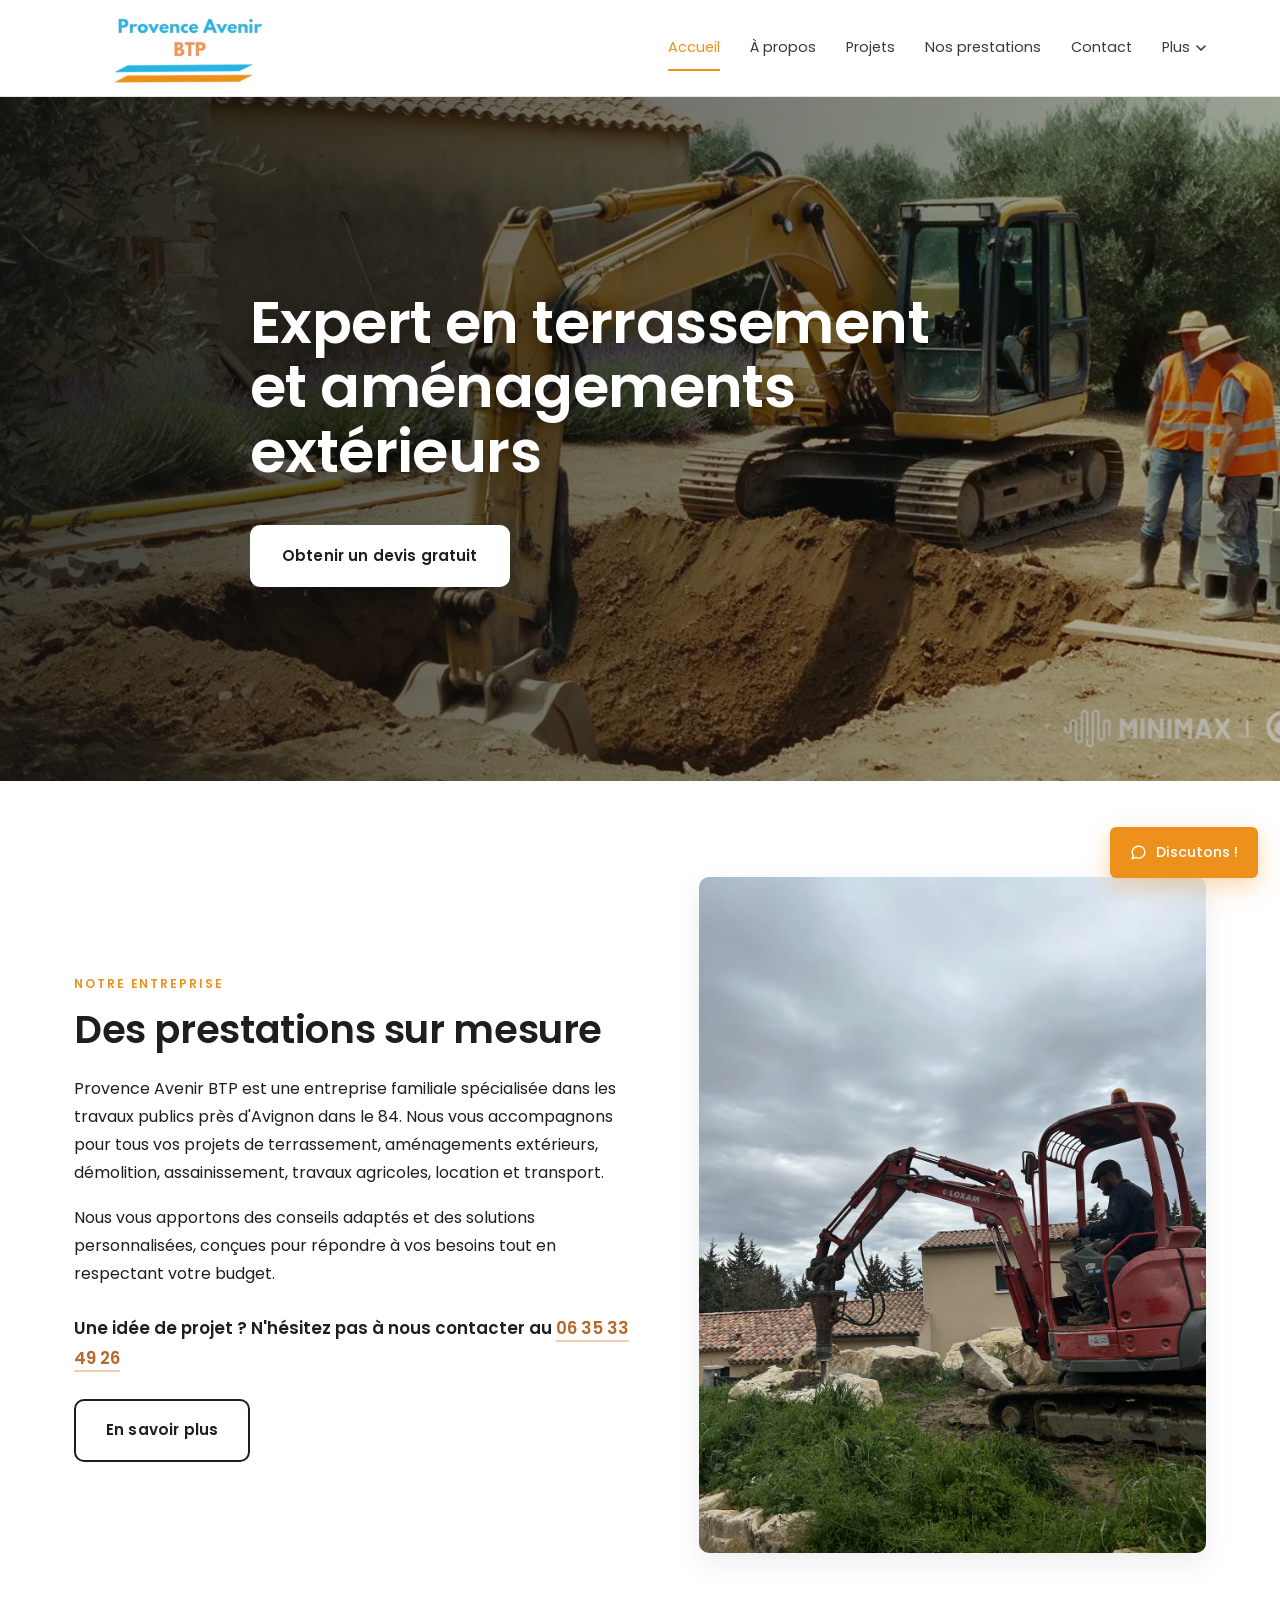
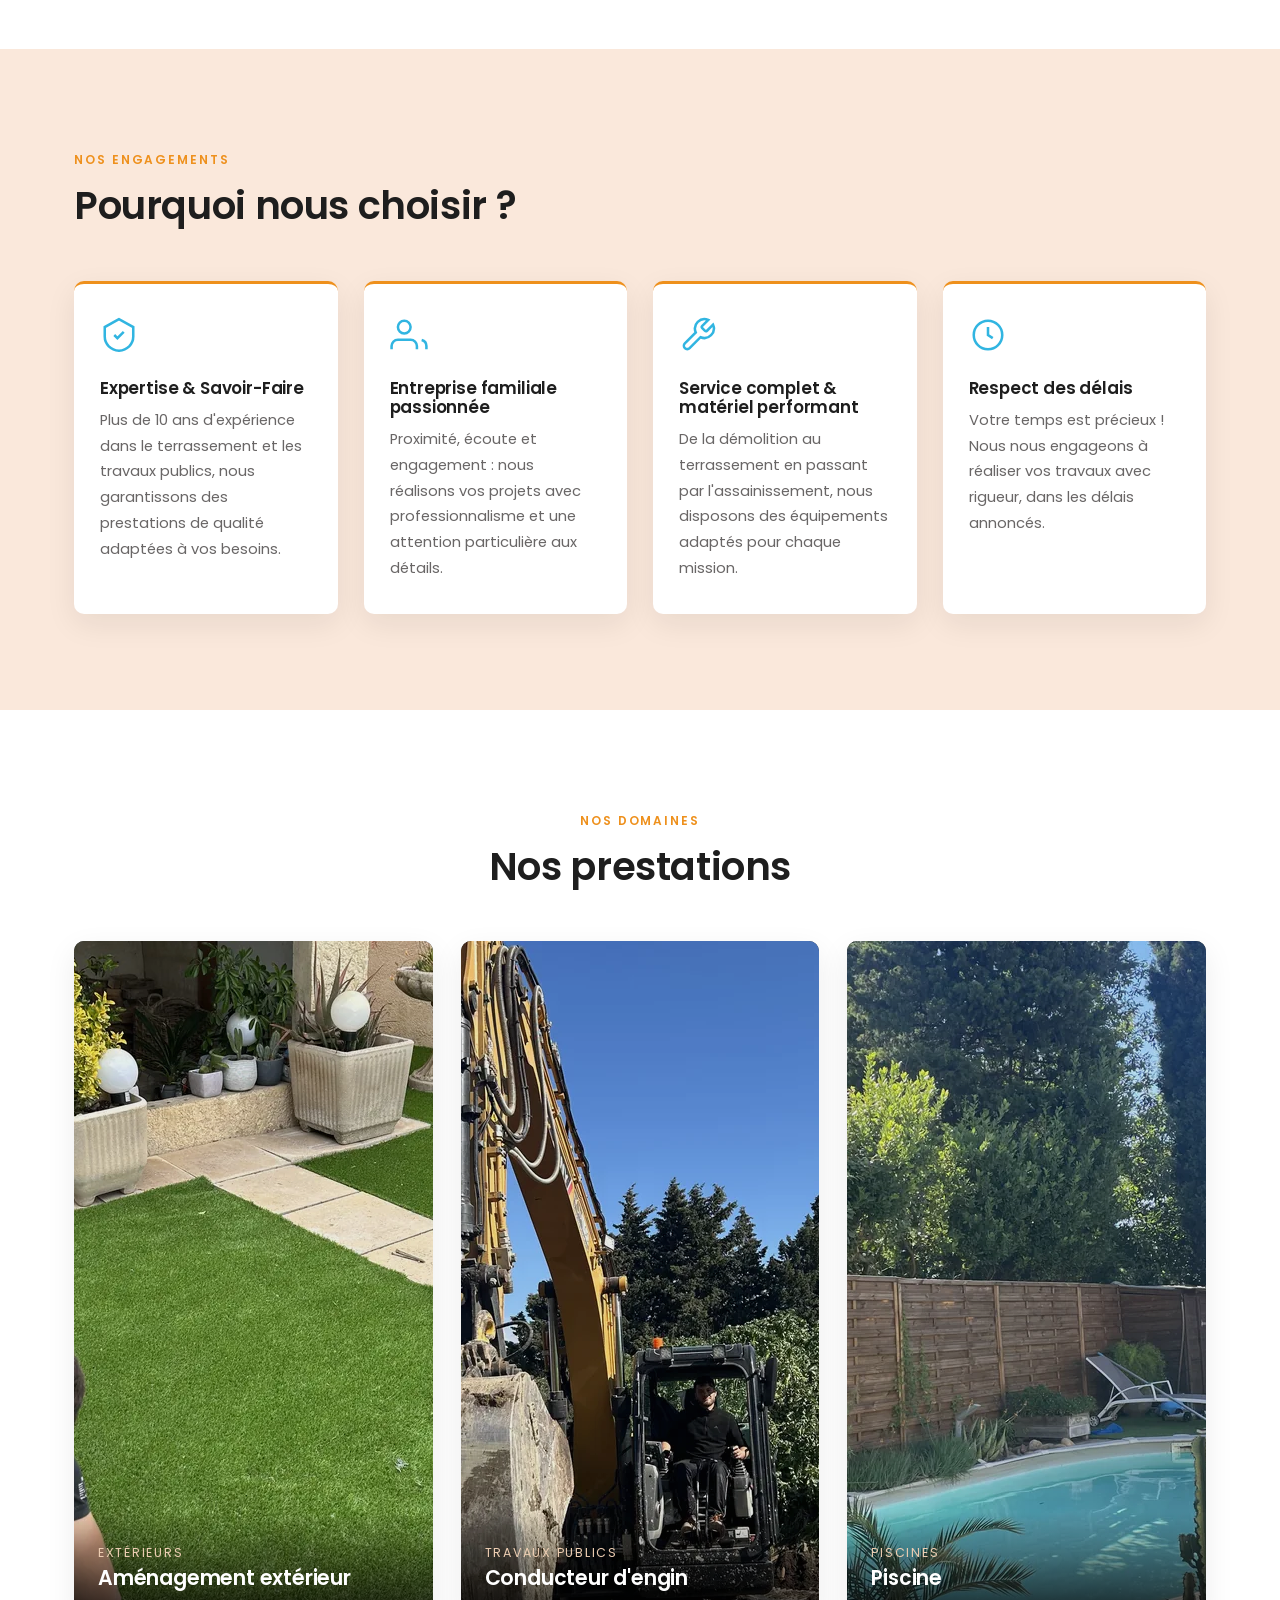
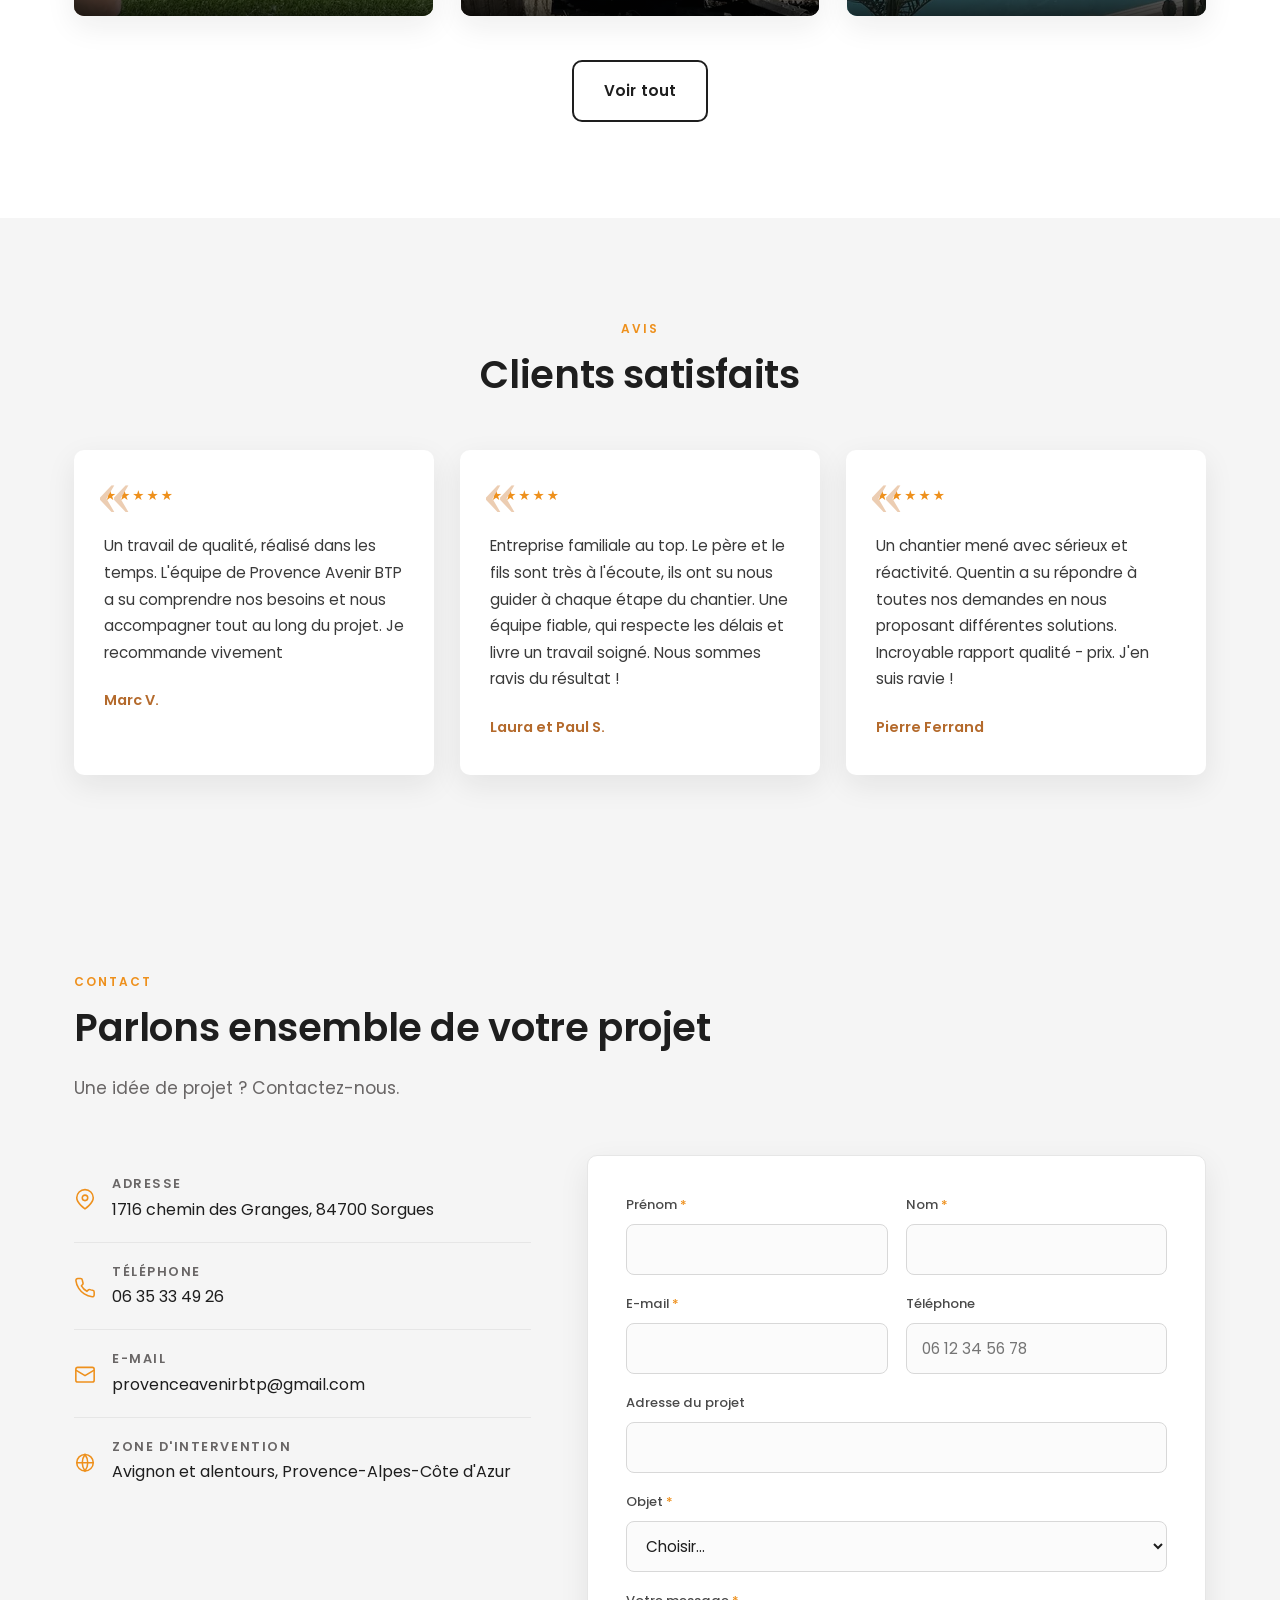
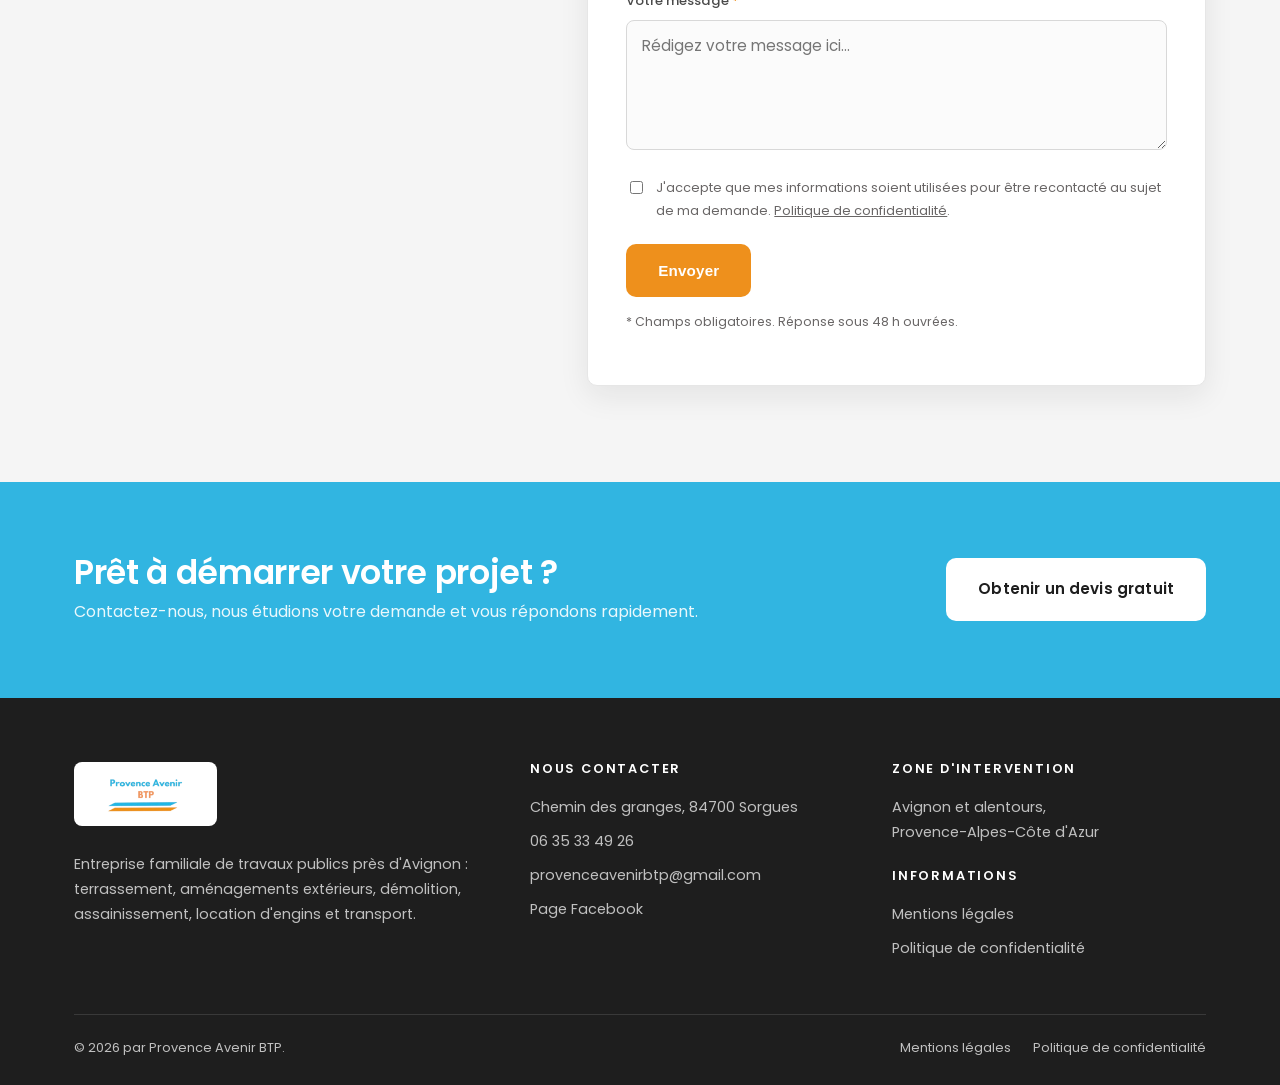
==== index.html @ c8e4c9e6 "Site Provence Avenir BTP — version statique reconstruite (contenu, images, video, formulaire)" ====
<!DOCTYPE html>
<html lang="fr">
<head>
<meta charset="utf-8">
<meta name="viewport" content="width=device-width, initial-scale=1">
<title>Provence Avenir BTP — Terrassement et aménagements extérieurs près d'Avignon</title>
<meta name="description" content="Provence Avenir BTP, entreprise familiale de travaux publics près d'Avignon (84) : terrassement, aménagements extérieurs, démolition, assainissement, location d'engins et transport. Devis gratuit.">
<link rel="canonical" href="https://provenceavenirbtp.fr/">
<meta property="og:type" content="website">
<meta property="og:site_name" content="Provence Avenir BTP">
<meta property="og:locale" content="fr_FR">
<meta property="og:title" content="Provence Avenir BTP — Terrassement et aménagements extérieurs près d'Avignon">
<meta property="og:description" content="Provence Avenir BTP, entreprise familiale de travaux publics près d'Avignon (84) : terrassement, aménagements extérieurs, démolition, assainissement, location d'engins et transport. Devis gratuit.">
<meta property="og:url" content="https://provenceavenirbtp.fr/">
<meta property="og:image" content="https://provenceavenirbtp.fr/assets/img/og-image.jpg">
<meta name="twitter:card" content="summary_large_image">
<meta name="theme-color" content="#1E1E1E">
<link rel="icon" href="assets/img/favicon.png" sizes="any">
<link rel="apple-touch-icon" href="assets/img/apple-touch-icon.png">
<link rel="preconnect" href="https://fonts.googleapis.com">
<link rel="preconnect" href="https://fonts.gstatic.com" crossorigin>
<link href="https://fonts.googleapis.com/css2?family=Poppins:wght@300;400;500;600;700&display=swap" rel="stylesheet">
<link rel="stylesheet" href="assets/css/style.css">
<script type="application/ld+json">
{
 "@context": "https://schema.org",
 "@type": "GeneralContractor",
 "name": "Provence Avenir BTP",
 "description": "Entreprise familiale de travaux publics près d'Avignon : terrassement, aménagements extérieurs, démolition, assainissement, location d'engins et transport.",
 "url": "https://provenceavenirbtp.fr",
 "telephone": "+33635334926",
 "email": "provenceavenirbtp@gmail.com",
 "image": "https://provenceavenirbtp.fr/assets/img/hero-poster.webp",
 "address": {
  "@type": "PostalAddress",
  "streetAddress": "1716 chemin des Granges",
  "postalCode": "84700",
  "addressLocality": "Sorgues",
  "addressCountry": "FR"
 },
 "areaServed": [
  "Avignon",
  "Vaucluse",
  "Provence-Alpes-Côte d'Azur"
 ],
 "founder": {
  "@type": "Person",
  "name": "Quentin Grenod"
 },
 "foundingDate": "2025-09-04",
 "vatID": "FR34990615288",
 "taxID": "990615288"
}
</script>
</head>
<body>
<a class="skip" href="#main">Aller au contenu</a>
<header class="site-header">
  <div class="wrap header-inner">
    <a href="index.html" class="logo" aria-label="Provence Avenir BTP — accueil">
      <img src="assets/img/logo.png" alt="Provence Avenir BTP" width="300" height="115">
    </a>
    <button class="burger" aria-label="Ouvrir le menu" aria-expanded="false" aria-controls="nav">
      <span></span><span></span><span></span>
    </button>
    <nav class="nav" id="nav" aria-label="Navigation principale">
      <a href="index.html" aria-current="page">Accueil</a><a href="a-propos.html">À propos</a><a href="projets.html">Projets</a><a href="prestations.html">Nos prestations</a><a href="contact.html">Contact</a><div class="dropdown">
          <button class="nav-toggle" aria-expanded="false" aria-haspopup="true">Plus <svg width="10" height="6" viewBox="0 0 10 6" aria-hidden="true"><path d="M1 1l4 4 4-4" stroke="currentColor" stroke-width="1.6" fill="none" stroke-linecap="round"/></svg></button>
          <div class="dropdown-panel">
            <a href="mentions-legales.html">Mentions légales</a>
            <a href="politique-confidentialite.html">Politique de confidentialité</a>
          </div>
        </div>
    </nav>
  </div>
</header>
<main id="main">

<section class="hero">
  <video autoplay muted loop playsinline poster="assets/img/hero-poster.webp" aria-hidden="true">
    <source src="assets/video/hero.mp4" type="video/mp4">
  </video>
  <div class="wrap hero-content">
    <h1>Expert en terrassement et aménagements extérieurs</h1>
    <a class="btn btn-white" href="contact.html">Obtenir un devis gratuit</a>
  </div>
</section>

<section class="section">
  <div class="wrap split">
    <div>
      <span class="eyebrow">Notre entreprise</span>
      <h2>Des prestations sur mesure</h2>
      <p>Provence Avenir BTP est une entreprise familiale spécialisée dans les travaux publics près d'Avignon dans le 84. Nous vous accompagnons pour tous vos projets de terrassement, aménagements extérieurs, démolition, assainissement, travaux agricoles, location et transport.</p>
      <p>Nous vous apportons des conseils adaptés et des solutions personnalisées, conçues pour répondre à vos besoins tout en respectant votre budget.</p>
      <p class="phone-line">Une idée de projet ? N'hésitez pas à nous contacter au <a href="tel:+33635334926">06 35 33 49 26</a></p>
      <a class="btn btn-outline" href="a-propos.html">En savoir plus</a>
    </div>
    <div class="split-media tall">
      <img src="assets/img/section-accueil.webp" alt="Mini-pelle Provence Avenir BTP en intervention sur un terrain" loading="lazy" width="1200" height="1600">
    </div>
  </div>
</section>

<section class="section section--cream">
  <div class="wrap">
    <div class="section-head">
      <span class="eyebrow">Nos engagements</span>
      <h2>Pourquoi nous choisir ?</h2>
    </div>
    <div class="features">
      <article class="feature">
        <svg class="ico" viewBox="0 0 24 24" fill="none" stroke="currentColor" stroke-width="1.6" aria-hidden="true"><path d="M12 2 3 7v6c0 5 3.8 8.4 9 9 5.2-.6 9-4 9-9V7l-9-5z"/><path d="m9 12 2 2 4-4"/></svg>
        <h3>Expertise &amp; Savoir-Faire</h3>
        <p>Plus de 10 ans d'expérience dans le terrassement et les travaux publics, nous garantissons des prestations de qualité adaptées à vos besoins.</p>
      </article>
      <article class="feature">
        <svg class="ico" viewBox="0 0 24 24" fill="none" stroke="currentColor" stroke-width="1.6" aria-hidden="true"><path d="M17 21v-2a4 4 0 0 0-4-4H5a4 4 0 0 0-4 4v2"/><circle cx="9" cy="7" r="4"/><path d="M23 21v-2a4 4 0 0 0-3-3.9"/></svg>
        <h3>Entreprise familiale passionnée</h3>
        <p>Proximité, écoute et engagement : nous réalisons vos projets avec professionnalisme et une attention particulière aux détails.</p>
      </article>
      <article class="feature">
        <svg class="ico" viewBox="0 0 24 24" fill="none" stroke="currentColor" stroke-width="1.6" aria-hidden="true"><path d="M14.7 6.3a1 1 0 0 0 0 1.4l1.6 1.6a1 1 0 0 0 1.4 0l3.8-3.8a6 6 0 0 1-7.9 7.9l-6.9 6.9a2.1 2.1 0 0 1-3-3l6.9-6.9a6 6 0 0 1 7.9-7.9l-3.8 3.8z"/></svg>
        <h3>Service complet &amp; matériel performant</h3>
        <p>De la démolition au terrassement en passant par l'assainissement, nous disposons des équipements adaptés pour chaque mission.</p>
      </article>
      <article class="feature">
        <svg class="ico" viewBox="0 0 24 24" fill="none" stroke="currentColor" stroke-width="1.6" aria-hidden="true"><circle cx="12" cy="12" r="9"/><path d="M12 7v5l3 2"/></svg>
        <h3>Respect des délais</h3>
        <p>Votre temps est précieux ! Nous nous engageons à réaliser vos travaux avec rigueur, dans les délais annoncés.</p>
      </article>
    </div>
  </div>
</section>

<section class="section">
  <div class="wrap">
    <div class="section-head center">
      <span class="eyebrow">Nos domaines</span>
      <h2>Nos prestations</h2>
    </div>
    <div class="cards">
      <a class="card" href="prestations.html">
        <img src="assets/img/carte-amenagement.webp" alt="Aménagement extérieur réalisé par Provence Avenir BTP" loading="lazy" width="900" height="675">
        <div class="card-body"><span>Extérieurs</span><h3>Aménagement extérieur</h3></div>
      </a>
      <a class="card" href="prestations.html">
        <img src="assets/img/carte-engin.webp" alt="Conducteur d'engin sur chantier de terrassement" loading="lazy" width="900" height="675">
        <div class="card-body"><span>Travaux publics</span><h3>Conducteur d'engin</h3></div>
      </a>
      <a class="card" href="prestations.html">
        <img src="assets/img/carte-piscine.webp" alt="Terrain préparé pour l'installation d'une piscine" loading="lazy" width="900" height="675">
        <div class="card-body"><span>Piscines</span><h3>Piscine</h3></div>
      </a>
    </div>
    <div class="center-cta"><a class="btn btn-outline" href="prestations.html">Voir tout</a></div>
  </div>
</section>

<section class="section section--grey">
  <div class="wrap">
    <div class="section-head center">
      <span class="eyebrow">Avis</span>
      <h2>Clients satisfaits</h2>
    </div>
    <div class="quotes">
      <article class="quote">
        <div class="stars" aria-label="5 étoiles sur 5">★★★★★</div>
        <p>Un travail de qualité, réalisé dans les temps. L'équipe de Provence Avenir BTP a su comprendre nos besoins et nous accompagner tout au long du projet. Je recommande vivement</p>
        <cite>Marc V.</cite>
      </article>
      <article class="quote">
        <div class="stars" aria-label="5 étoiles sur 5">★★★★★</div>
        <p>Entreprise familiale au top. Le père et le fils sont très à l'écoute, ils ont su nous guider à chaque étape du chantier. Une équipe fiable, qui respecte les délais et livre un travail soigné. Nous sommes ravis du résultat !</p>
        <cite>Laura et Paul S.</cite>
      </article>
      <article class="quote">
        <div class="stars" aria-label="5 étoiles sur 5">★★★★★</div>
        <p>Un chantier mené avec sérieux et réactivité. Quentin a su répondre à toutes nos demandes en nous proposant différentes solutions. Incroyable rapport qualité - prix. J'en suis ravie !</p>
        <cite>Pierre Ferrand</cite>
      </article>
    </div>
  </div>
</section>

<section class="section section--grey" id="contact">
  <div class="wrap">
    <div class="section-head">
      <span class="eyebrow">Contact</span>
      <h2>Parlons ensemble de votre projet</h2>
      <p class="lead">Une idée de projet ? Contactez-nous.</p>
    </div>
    <div class="contact-grid">
      <div>
        <ul class="info-list">
          <li>
            <svg class="ico" viewBox="0 0 24 24" fill="none" stroke="currentColor" stroke-width="1.7" aria-hidden="true"><path d="M21 10c0 6-9 12-9 12s-9-6-9-12a9 9 0 1 1 18 0z"/><circle cx="12" cy="10" r="3"/></svg>
            <div><strong>Adresse</strong><span>1716 chemin des Granges, 84700 Sorgues</span></div>
          </li>
          <li>
            <svg class="ico" viewBox="0 0 24 24" fill="none" stroke="currentColor" stroke-width="1.7" aria-hidden="true"><path d="M22 16.9v3a2 2 0 0 1-2.2 2 19.8 19.8 0 0 1-8.6-3.1 19.5 19.5 0 0 1-6-6A19.8 19.8 0 0 1 2.1 4.2 2 2 0 0 1 4.1 2h3a2 2 0 0 1 2 1.7c.1 1 .4 1.9.7 2.8a2 2 0 0 1-.5 2.1L8.1 9.9a16 16 0 0 0 6 6l1.3-1.3a2 2 0 0 1 2.1-.5c.9.3 1.8.6 2.8.7a2 2 0 0 1 1.7 2z"/></svg>
            <div><strong>Téléphone</strong><a href="tel:+33635334926">06 35 33 49 26</a></div>
          </li>
          <li>
            <svg class="ico" viewBox="0 0 24 24" fill="none" stroke="currentColor" stroke-width="1.7" aria-hidden="true"><rect x="2" y="4" width="20" height="16" rx="2"/><path d="m2 7 10 6 10-6"/></svg>
            <div><strong>E-mail</strong><a href="mailto:provenceavenirbtp@gmail.com">provenceavenirbtp@gmail.com</a></div>
          </li>
          <li>
            <svg class="ico" viewBox="0 0 24 24" fill="none" stroke="currentColor" stroke-width="1.7" aria-hidden="true"><circle cx="12" cy="12" r="9"/><path d="M3 12h18M12 3a15 15 0 0 1 0 18 15 15 0 0 1 0-18z"/></svg>
            <div><strong>Zone d'intervention</strong><span>Avignon et alentours, Provence-Alpes-Côte d'Azur</span></div>
          </li>
        </ul>
      </div>

      <form class="form-card" id="devis-form" novalidate data-endpoint="https://formsubmit.co/ajax/provenceavenirbtp@gmail.com">
        <div class="form-msg" id="form-msg" role="status" aria-live="polite"></div>
        <div class="grid-2">
          <div class="field">
            <label for="prenom">Prénom <span class="req">*</span></label>
            <input type="text" id="prenom" name="prenom" autocomplete="given-name" required>
          </div>
          <div class="field">
            <label for="nom">Nom <span class="req">*</span></label>
            <input type="text" id="nom" name="nom" autocomplete="family-name" required>
          </div>
        </div>
        <div class="grid-2">
          <div class="field">
            <label for="email">E-mail <span class="req">*</span></label>
            <input type="email" id="email" name="email" autocomplete="email" required>
          </div>
          <div class="field">
            <label for="tel">Téléphone</label>
            <input type="tel" id="tel" name="tel" autocomplete="tel" placeholder="06 12 34 56 78">
          </div>
        </div>
        <div class="field">
          <label for="adresse">Adresse du projet</label>
          <input type="text" id="adresse" name="adresse" autocomplete="street-address">
        </div>
        <div class="field">
          <label for="objet">Objet <span class="req">*</span></label>
          <select id="objet" name="objet" required>
            <option value="">Choisir…</option>
            <option>Terrassement</option>
            <option>Terrassement piscine</option>
            <option>Aménagements extérieurs</option>
            <option>Nivellement &amp; mise à niveau</option>
            <option>Fondations &amp; préparation de chantier</option>
            <option>Évacuation des terres &amp; remise en état</option>
            <option>Démolition</option>
            <option>Assainissement</option>
            <option>Location d'engins / transport</option>
            <option>Autre demande</option>
          </select>
        </div>
        <div class="field">
          <label for="message">Votre message <span class="req">*</span></label>
          <textarea id="message" name="message" placeholder="Rédigez votre message ici..." required></textarea>
        </div>
        <label class="check">
          <input type="checkbox" name="consentement" required>
          <span>J'accepte que mes informations soient utilisées pour être recontacté au sujet de ma demande.
          <a href="politique-confidentialite.html" style="text-decoration:underline">Politique de confidentialité</a>.</span>
        </label>
        <input class="hp" type="text" name="_gotcha" tabindex="-1" autocomplete="off" aria-hidden="true">
        <button type="submit" class="btn btn-orange">Envoyer</button>
        <p class="form-note">* Champs obligatoires. Réponse sous 48 h ouvrées.</p>
      </form>
    </div>
  </div>
</section>


<section class="cta-band">
  <div class="wrap inner">
    <div>
      <h2>Prêt à démarrer votre projet ?</h2>
      <p>Contactez-nous, nous étudions votre demande et vous répondons rapidement.</p>
    </div>
    <a class="btn btn-white" href="contact.html">Obtenir un devis gratuit</a>
  </div>
</section>
</main>
<footer class="site-footer">
  <div class="wrap">
    <div class="footer-grid">
      <div>
        <a href="index.html" class="footer-logo"><img src="assets/img/logo.png" alt="Provence Avenir BTP" width="220" height="84"></a>
        <p>Entreprise familiale de travaux publics près d'Avignon : terrassement, aménagements extérieurs, démolition, assainissement, location d'engins et transport.</p>
      </div>
      <div>
        <h4>Nous contacter</h4>
        <ul class="footer-list">
          <li>Chemin des granges, 84700 Sorgues</li>
          <li><a href="tel:+33635334926">06 35 33 49 26</a></li>
          <li><a href="mailto:provenceavenirbtp@gmail.com">provenceavenirbtp@gmail.com</a></li>
          <li><a href="https://www.facebook.com/people/Provence-Avenir-BTP/61555597475347/" target="_blank" rel="noopener">Page Facebook</a></li>
        </ul>
      </div>
      <div>
        <h4>Zone d'intervention</h4>
        <p>Avignon et alentours,<br>Provence-Alpes-Côte d'Azur</p>
        <h4 style="margin-top:24px">Informations</h4>
        <ul class="footer-list">
          <li><a href="mentions-legales.html">Mentions légales</a></li>
          <li><a href="politique-confidentialite.html">Politique de confidentialité</a></li>
        </ul>
      </div>
    </div>
    <div class="footer-bottom">
      <span>© 2026 par Provence Avenir BTP.</span>
      <div class="legal-links">
        <a href="mentions-legales.html">Mentions légales</a>
        <a href="politique-confidentialite.html">Politique de confidentialité</a>
      </div>
    </div>
  </div>
</footer>
<a class="chat-fab" href="contact.html" aria-label="Nous écrire">
  <svg viewBox="0 0 24 24" fill="none" stroke="currentColor" stroke-width="2" aria-hidden="true"><path d="M21 11.5a8.4 8.4 0 0 1-9 8.4 9.9 9.9 0 0 1-4-.9L3 21l1.9-4.4A8.4 8.4 0 0 1 12 3.1a8.4 8.4 0 0 1 9 8.4z" stroke-linecap="round" stroke-linejoin="round"/></svg>
  <span>Discutons !</span>
</a>
<button class="to-top" id="to-top" aria-label="Remonter en haut de page">
  <svg viewBox="0 0 24 24" fill="none" stroke-width="2" aria-hidden="true"><path d="m6 15 6-6 6 6" stroke-linecap="round" stroke-linejoin="round"/></svg>
</button>
<nav class="mobile-bar" aria-label="Actions rapides">
  <a href="tel:+33635334926">
    <svg viewBox="0 0 24 24" fill="none" stroke="currentColor" stroke-width="1.9" aria-hidden="true"><path d="M22 16.9v3a2 2 0 0 1-2.2 2 19.8 19.8 0 0 1-8.6-3.1 19.5 19.5 0 0 1-6-6A19.8 19.8 0 0 1 2.1 4.2 2 2 0 0 1 4.1 2h3a2 2 0 0 1 2 1.7c.1 1 .4 1.9.7 2.8a2 2 0 0 1-.5 2.1L8.1 9.9a16 16 0 0 0 6 6l1.3-1.3a2 2 0 0 1 2.1-.5c.9.3 1.8.6 2.8.7a2 2 0 0 1 1.7 2z" stroke-linecap="round" stroke-linejoin="round"/></svg>
    Téléphone
  </a>
  <a href="mailto:provenceavenirbtp@gmail.com">
    <svg viewBox="0 0 24 24" fill="none" stroke="currentColor" stroke-width="1.9" aria-hidden="true"><rect x="2" y="4" width="20" height="16" rx="2"/><path d="m2 7 10 6 10-6"/></svg>
    E-mail
  </a>
  <a href="https://www.facebook.com/people/Provence-Avenir-BTP/61555597475347/" target="_blank" rel="noopener">
    <svg viewBox="0 0 24 24" fill="currentColor" aria-hidden="true"><path d="M22 12a10 10 0 1 0-11.6 9.9v-7H7.9V12h2.5V9.8c0-2.5 1.5-3.9 3.8-3.9 1.1 0 2.2.2 2.2.2v2.4h-1.2c-1.2 0-1.6.8-1.6 1.6V12h2.7l-.4 2.9h-2.3v7A10 10 0 0 0 22 12z"/></svg>
    Facebook
  </a>
  <a href="contact.html">
    <svg viewBox="0 0 24 24" fill="none" stroke="currentColor" stroke-width="1.9" aria-hidden="true"><path d="M14 2H6a2 2 0 0 0-2 2v16a2 2 0 0 0 2 2h12a2 2 0 0 0 2-2V8z"/><path d="M14 2v6h6M9 13h6M9 17h4" stroke-linecap="round" stroke-linejoin="round"/></svg>
    Devis
  </a>
</nav>
<script src="assets/js/main.js" defer></script>
</body>
</html>
---- assets/css/style.css ----
/* ==========================================================================
   Provence Avenir BTP — feuille de style principale
   Palette reprise du site Wix d'origine :
   bleu #31B5E1 · orange #EE901C · encre #1E1E1E · crème #FAE8DB · brun #B46A2C
   Police : Poppins (identique au site Wix)
   ========================================================================== */

:root{
  --blue:#31B5E1;
  --blue-dark:#1B7FA6;
  --orange:#EE901C;
  --orange-dark:#D97D0A;
  --ink:#1E1E1E;
  --grey:#696666;
  --cream:#FAE8DB;
  --sand:#ECCDB2;
  --brown:#B46A2C;
  --line:#E6E6E6;
  --white:#fff;
  --radius:10px;
  --shadow:0 10px 30px rgba(30,30,30,.08);
  --wrap:1180px;
  --header-h:96px;
}

*,*::before,*::after{box-sizing:border-box}
html{scroll-behavior:smooth}
body{
  margin:0;
  font-family:'Poppins',system-ui,-apple-system,'Segoe UI',Roboto,sans-serif;
  font-weight:400;
  font-size:16px;
  line-height:1.75;
  color:var(--ink);
  background:var(--white);
  -webkit-font-smoothing:antialiased;
}
img,video{max-width:100%;display:block}
a{color:inherit;text-decoration:none}
h1,h2,h3,h4{font-weight:600;line-height:1.15;margin:0 0 .6em;letter-spacing:-.01em}
h1{font-size:clamp(2rem,4.4vw,3.7rem)}
h2{font-size:clamp(1.6rem,3vw,2.5rem)}
h3{font-size:1.2rem}
p{margin:0 0 1.1em}
ul{margin:0;padding:0;list-style:none}

.wrap{width:100%;max-width:var(--wrap);margin:0 auto;padding:0 24px}
.sr-only{position:absolute;width:1px;height:1px;padding:0;margin:-1px;overflow:hidden;clip:rect(0 0 0 0);white-space:nowrap;border:0}
.skip{position:absolute;left:-9999px;top:0;background:var(--ink);color:#fff;padding:12px 18px;z-index:999}
.skip:focus{left:12px;top:12px}

/* ---------- Boutons ---------- */
.btn{
  display:inline-flex;align-items:center;justify-content:center;gap:.5em;
  padding:16px 30px;border-radius:var(--radius);
  font-weight:600;font-size:.95rem;letter-spacing:.01em;
  border:2px solid transparent;cursor:pointer;transition:.22s ease;
  text-align:center;
}
.btn-orange{background:var(--orange);color:#fff}
.btn-orange:hover{background:var(--orange-dark);transform:translateY(-2px)}
.btn-outline{border-color:var(--ink);color:var(--ink);background:transparent}
.btn-outline:hover{background:var(--ink);color:#fff}
.btn-white{background:#fff;color:var(--ink)}
.btn-white:hover{background:var(--cream)}
.btn-ghost{border-color:rgba(255,255,255,.7);color:#fff}
.btn-ghost:hover{background:#fff;color:var(--ink)}

/* ---------- En-tête ---------- */
.site-header{
  position:sticky;top:0;z-index:100;background:#fff;
  border-bottom:1px solid var(--line);
  transition:box-shadow .25s ease;
}
.site-header.scrolled{box-shadow:0 4px 20px rgba(0,0,0,.08)}
.header-inner{
  display:flex;align-items:center;justify-content:space-between;
  gap:24px;min-height:var(--header-h);
}
.logo img{height:88px;width:auto}
.nav{display:flex;align-items:center;gap:30px}
.nav a,.nav .nav-toggle{
  font-size:.9rem;font-weight:400;letter-spacing:0;text-transform:none;
  color:#3a3a3a;background:none;border:0;font-family:inherit;cursor:pointer;
  padding:10px 0;position:relative;display:inline-flex;align-items:center;gap:6px;
}
.nav a::after,.nav .nav-toggle::after{
  content:"";position:absolute;left:0;bottom:0;height:2px;width:0;background:var(--orange);transition:width .22s
}
.nav a:hover::after,.nav .nav-toggle:hover::after,.nav a[aria-current="page"]::after{width:100%}
.nav a[aria-current="page"]{color:var(--orange)}
.dropdown{position:relative}
.dropdown-panel{
  position:absolute;right:0;top:calc(100% + 10px);min-width:230px;background:#fff;
  border:1px solid var(--line);border-radius:var(--radius);box-shadow:var(--shadow);
  padding:8px;opacity:0;visibility:hidden;transform:translateY(-6px);transition:.2s;z-index:20
}
.dropdown:hover .dropdown-panel,.dropdown:focus-within .dropdown-panel{opacity:1;visibility:visible;transform:none}
.dropdown-panel a{display:block;padding:11px 14px;border-radius:6px;text-transform:none;letter-spacing:0;font-size:.9rem}
.dropdown-panel a::after{display:none}
.dropdown-panel a:hover{background:var(--cream);color:var(--ink)}
.burger{display:none;background:none;border:0;padding:10px;cursor:pointer}
.burger span{display:block;width:26px;height:2px;background:var(--ink);margin:5px 0;transition:.25s}

/* ---------- Hero ---------- */
.hero{position:relative;min-height:clamp(480px,76vh,720px);display:flex;align-items:center;overflow:hidden;background:var(--ink)}
.hero video,.hero .hero-fallback{
  position:absolute;inset:0;width:100%;height:100%;object-fit:cover;z-index:0
}
.hero::after{
  content:"";position:absolute;inset:0;z-index:1;
  background:linear-gradient(100deg,rgba(15,15,15,.82) 0%,rgba(15,15,15,.55) 45%,rgba(15,15,15,.25) 100%)
}
.hero-content{position:relative;z-index:2;padding:90px 0;max-width:780px}
.hero h1{color:#fff;margin-bottom:40px;max-width:700px;font-weight:600;font-size:clamp(2.1rem,4.6vw,4rem);line-height:1.1;text-shadow:0 2px 24px rgba(0,0,0,.3)}
.hero .hero-note{color:rgba(255,255,255,.85);font-size:.95rem;margin-top:26px}

/* ---------- Sections ---------- */
section{position:relative}
.section{padding:96px 0}
.section--cream{background:var(--cream)}
.section--grey{background:#F5F5F5}
.section--dark{background:var(--ink);color:#fff}
.section-head{max-width:720px;margin-bottom:52px}
.section-head.center{margin-left:auto;margin-right:auto;text-align:center}
.eyebrow{
  display:inline-block;font-size:.75rem;font-weight:600;letter-spacing:.16em;
  text-transform:uppercase;color:var(--orange);margin-bottom:14px
}
.lead{font-size:1.08rem;color:var(--grey)}
.section--dark .lead{color:rgba(255,255,255,.75)}

/* deux colonnes */
.split{display:grid;grid-template-columns:1.05fr .95fr;gap:64px;align-items:center}
.split.reverse .split-media{order:2}
.split-media img{border-radius:var(--radius);box-shadow:var(--shadow);width:100%;height:auto;object-fit:cover}
.split-media.tall img{aspect-ratio:3/4}
.phone-line{font-weight:600;font-size:1.05rem;margin:26px 0}
.phone-line a{color:var(--brown);border-bottom:2px solid var(--sand)}
.phone-line a:hover{color:var(--orange);border-color:var(--orange)}

/* atouts */
.features{display:grid;grid-template-columns:repeat(4,1fr);gap:26px}
.feature{background:#fff;border-radius:var(--radius);padding:32px 26px;border-top:3px solid var(--orange);box-shadow:var(--shadow)}
.feature .ico{width:38px;height:38px;color:var(--blue);margin-bottom:16px}
.feature h3{font-size:1.05rem;margin-bottom:10px}
.feature p{font-size:.92rem;color:var(--grey);margin:0}

/* cartes prestations */
.cards{display:grid;grid-template-columns:repeat(3,1fr);gap:28px}
.card{
  position:relative;display:block;border-radius:var(--radius);overflow:hidden;
  background:var(--ink);box-shadow:var(--shadow)
}
.card img{aspect-ratio:4/3;width:100%;object-fit:cover;transition:transform .5s ease;opacity:.92}
.card:hover img{transform:scale(1.05)}
.card-body{position:absolute;inset:auto 0 0 0;padding:26px 24px;background:linear-gradient(transparent,rgba(0,0,0,.78))}
.card-body h3{color:#fff;margin:0;font-size:1.28rem}
.card-body span{color:var(--sand);font-size:.78rem;letter-spacing:.14em;text-transform:uppercase}
.center-cta{text-align:center;margin-top:44px}

/* prestations détaillées */
.services{display:grid;grid-template-columns:repeat(2,1fr);gap:34px}
.service{background:#fff;border-radius:var(--radius);overflow:hidden;box-shadow:var(--shadow);display:flex;flex-direction:column}
.service img{aspect-ratio:16/10;object-fit:cover;width:100%}
.service-body{padding:30px 30px 34px}
.service-body h3{margin-bottom:6px}
.service-body .pitch{color:var(--brown);font-weight:500;font-size:.95rem;margin-bottom:12px}
.service-body p:last-child{margin:0;color:var(--grey);font-size:.95rem}

/* témoignages */
.quotes{display:grid;grid-template-columns:repeat(3,1fr);gap:26px}
.quote{background:#fff;border-radius:var(--radius);padding:34px 30px;box-shadow:var(--shadow);position:relative}
.quote::before{content:"«";position:absolute;top:6px;left:22px;font-size:4.4rem;line-height:1;color:var(--sand);font-family:Georgia,serif}
.quote p{position:relative;font-size:.95rem;color:#3a3a3a;padding-top:26px;margin-bottom:20px}
.quote cite{font-style:normal;font-weight:600;font-size:.9rem;color:var(--brown)}
.stars{color:var(--orange);letter-spacing:2px;font-size:.85rem}

/* bande CTA */
.cta-band{background:var(--blue);color:#fff;padding:72px 0}
.cta-band .inner{display:flex;align-items:center;justify-content:space-between;gap:32px;flex-wrap:wrap}
.cta-band h2{margin:0 0 6px;color:#fff;font-size:clamp(1.5rem,2.6vw,2.1rem)}
.cta-band p{margin:0;color:rgba(255,255,255,.9)}

/* contact */
.contact-grid{display:grid;grid-template-columns:.85fr 1.15fr;gap:56px;align-items:start}
.info-list li{display:flex;gap:16px;padding:18px 0;border-bottom:1px solid var(--line)}
.info-list li:last-child{border-bottom:0}
.info-list .ico{flex:0 0 22px;color:var(--orange);margin-top:3px}
.info-list strong{display:block;font-size:.8rem;letter-spacing:.12em;text-transform:uppercase;color:var(--grey);font-weight:600}
.info-list span,.info-list a{font-size:1rem}
.info-list a:hover{color:var(--orange)}

.form-card{background:#fff;border-radius:var(--radius);padding:38px;box-shadow:var(--shadow);border:1px solid var(--line)}
.field{margin-bottom:18px}
.field label{display:block;font-size:.82rem;font-weight:500;margin-bottom:7px;color:#4a4a4a}
.field label .req{color:var(--orange)}
.field input,.field select,.field textarea{
  width:100%;padding:13px 15px;border:1px solid #d8d8d8;border-radius:8px;
  font-family:inherit;font-size:.95rem;color:var(--ink);background:#fbfbfb;transition:.2s
}
.field input:focus,.field select:focus,.field textarea:focus{
  outline:none;border-color:var(--blue);background:#fff;box-shadow:0 0 0 3px rgba(49,181,225,.15)
}
.field textarea{min-height:130px;resize:vertical}
.grid-2{display:grid;grid-template-columns:1fr 1fr;gap:18px}
.check{display:flex;gap:10px;align-items:flex-start;font-size:.8rem;color:var(--grey);margin:6px 0 22px}
.check input{margin-top:4px;flex:0 0 auto}
.form-note{font-size:.78rem;color:var(--grey);margin-top:14px}
.form-msg{display:none;padding:14px 16px;border-radius:8px;font-size:.9rem;margin-bottom:18px}
.form-msg.ok{display:block;background:#eaf7ee;color:#1d6b33;border:1px solid #bfe3ca}
.form-msg.err{display:block;background:#fdecec;color:#a32020;border:1px solid #f3c9c9}
.hp{position:absolute;left:-9999px;opacity:0;height:0;width:0}

/* galerie projets */
.gallery{display:grid;grid-template-columns:repeat(3,1fr);gap:18px}
.gallery figure{margin:0;position:relative;overflow:hidden;border-radius:var(--radius);background:#eee}
.gallery img{aspect-ratio:1/1;object-fit:cover;width:100%;transition:transform .5s}
.gallery figure:hover img{transform:scale(1.06)}
.gallery figcaption{
  position:absolute;left:0;right:0;bottom:0;padding:14px 16px;font-size:.82rem;color:#fff;
  background:linear-gradient(transparent,rgba(0,0,0,.65));opacity:0;transition:.3s
}
.gallery figure:hover figcaption{opacity:1}

/* méthode */
.steps{display:grid;grid-template-columns:repeat(4,1fr);gap:24px;counter-reset:step}
.step{background:#fff;border-radius:var(--radius);padding:30px 26px;box-shadow:var(--shadow);position:relative}
.step::before{
  counter-increment:step;content:counter(step,decimal-leading-zero);
  font-size:.8rem;font-weight:600;letter-spacing:.1em;color:var(--orange);display:block;margin-bottom:12px
}
.step h3{font-size:1rem;margin-bottom:8px}
.step p{font-size:.9rem;color:var(--grey);margin:0}

/* page header interne */
.page-hero{background:var(--ink);color:#fff;padding:74px 0 66px;position:relative;overflow:hidden}
.page-hero::after{content:"";position:absolute;right:-80px;top:-80px;width:320px;height:320px;border-radius:50%;background:rgba(49,181,225,.18)}
.page-hero h1{margin:0;position:relative;z-index:1}
.page-hero p{margin:14px 0 0;color:rgba(255,255,255,.75);max-width:640px;position:relative;z-index:1}

/* pied de page */
.site-footer{background:var(--ink);color:rgba(255,255,255,.72);padding:64px 0 26px;font-size:.9rem}
.footer-grid{display:grid;grid-template-columns:1.3fr 1fr 1fr;gap:48px;margin-bottom:44px}
.site-footer h4{color:#fff;font-size:.8rem;letter-spacing:.14em;text-transform:uppercase;margin-bottom:18px}
.site-footer a:hover{color:var(--orange)}
.footer-logo{background:#fff;display:inline-block;padding:10px 14px;border-radius:8px;margin-bottom:18px}
.footer-logo img{height:44px;width:auto}
.footer-list li{margin-bottom:9px}
.footer-bottom{border-top:1px solid rgba(255,255,255,.12);padding-top:22px;display:flex;justify-content:space-between;gap:20px;flex-wrap:wrap;font-size:.8rem}
.legal-links{display:flex;gap:22px;flex-wrap:wrap}

/* ---------- Éléments flottants ---------- */
.chat-fab{
  position:fixed;right:22px;bottom:22px;z-index:90;display:inline-flex;align-items:center;gap:9px;
  background:var(--orange);color:#fff;padding:13px 20px;border-radius:6px;
  font-weight:500;font-size:.9rem;box-shadow:0 8px 24px rgba(238,144,28,.35)
}
.chat-fab:hover{background:var(--orange-dark)}
.chat-fab svg{width:17px;height:17px}

.to-top{
  position:fixed;right:22px;bottom:84px;z-index:89;width:44px;height:44px;border-radius:50%;
  background:#fff;border:1px solid var(--line);box-shadow:0 4px 16px rgba(0,0,0,.14);
  display:grid;place-items:center;cursor:pointer;opacity:0;visibility:hidden;transition:.25s
}
.to-top.show{opacity:1;visibility:visible}
.to-top svg{width:16px;height:16px;stroke:var(--ink)}

/* barre mobile fixe — comme sur le site d'origine */
.mobile-bar{
  display:none;position:fixed;left:0;right:0;bottom:0;z-index:95;background:#fff;
  border-top:1px solid var(--line);box-shadow:0 -2px 14px rgba(0,0,0,.07)
}
.mobile-bar a{
  flex:1;display:flex;flex-direction:column;align-items:center;gap:4px;
  padding:9px 4px 8px;font-size:.72rem;color:#444
}
.mobile-bar svg{width:21px;height:21px}
.mobile-bar a:nth-child(1) svg{color:#34a853}
.mobile-bar a:nth-child(2) svg{color:#c2185b}
.mobile-bar a:nth-child(3) svg{color:#1877F2}
.mobile-bar a:nth-child(4) svg{color:#1B7FA6}

/* ---------- Responsive ---------- */
@media (max-width:1024px){
  .features{grid-template-columns:repeat(2,1fr)}
  .steps{grid-template-columns:repeat(2,1fr)}
  .split{gap:40px}
  .nav{gap:24px}
}
@media (max-width:860px){
  :root{--header-h:76px}
  .burger{display:block}
  .nav{
    position:absolute;top:var(--header-h);left:0;right:0;background:#fff;
    flex-direction:column;align-items:stretch;gap:0;padding:0 24px;
    border-bottom:1px solid var(--line);box-shadow:var(--shadow);
    max-height:0;overflow:hidden;transition:max-height .3s ease
  }
  .nav.open{max-height:520px;padding-bottom:18px}
  .nav a,.nav .nav-toggle{padding:15px 0;border-bottom:1px solid #f1f1f1;width:100%;justify-content:space-between}
  .nav a::after,.nav .nav-toggle::after{display:none}
  .dropdown-panel{position:static;opacity:1;visibility:visible;transform:none;box-shadow:none;border:0;padding:0 0 0 12px;min-width:0}
  .logo img{height:62px}
  /* en-tête centré comme sur Wix */
  .header-inner{justify-content:center;position:relative}
  .burger{position:absolute;right:0;top:50%;transform:translateY(-50%)}
  /* bandeau d'accueil centré */
  .hero-content{text-align:center;padding:64px 0 72px}
  .hero h1{margin-left:auto;margin-right:auto}
  .hero .btn{width:auto;min-width:260px}
  .hero .hero-note{margin-top:22px}
  /* barre fixe mobile */
  .mobile-bar{display:flex}
  body{padding-bottom:58px}
  .split,.contact-grid,.cards,.services,.quotes,.gallery,.footer-grid{grid-template-columns:1fr}
  .split.reverse .split-media{order:0}
  .section{padding:64px 0}
  .hero{min-height:auto}
  .hero-content{padding:72px 0 80px}
  .hero::after{background:linear-gradient(180deg,rgba(15,15,15,.55),rgba(15,15,15,.85))}
  .form-card{padding:26px}
  .grid-2{grid-template-columns:1fr}
  .cta-band .inner{flex-direction:column;align-items:flex-start}
  .page-hero{padding:52px 0}
  .footer-grid{gap:32px}
  .call-fab,.chat-fab{display:none}
  .to-top{bottom:78px;right:14px;width:40px;height:40px}
}
@media (max-width:520px){
  .features,.steps{grid-template-columns:1fr}
  .section-head{margin-bottom:34px}
  .btn{width:100%}
  .cta-band .btn{width:auto}
}
@media (prefers-reduced-motion:reduce){
  *{animation:none!important;transition:none!important;scroll-behavior:auto!important}
}
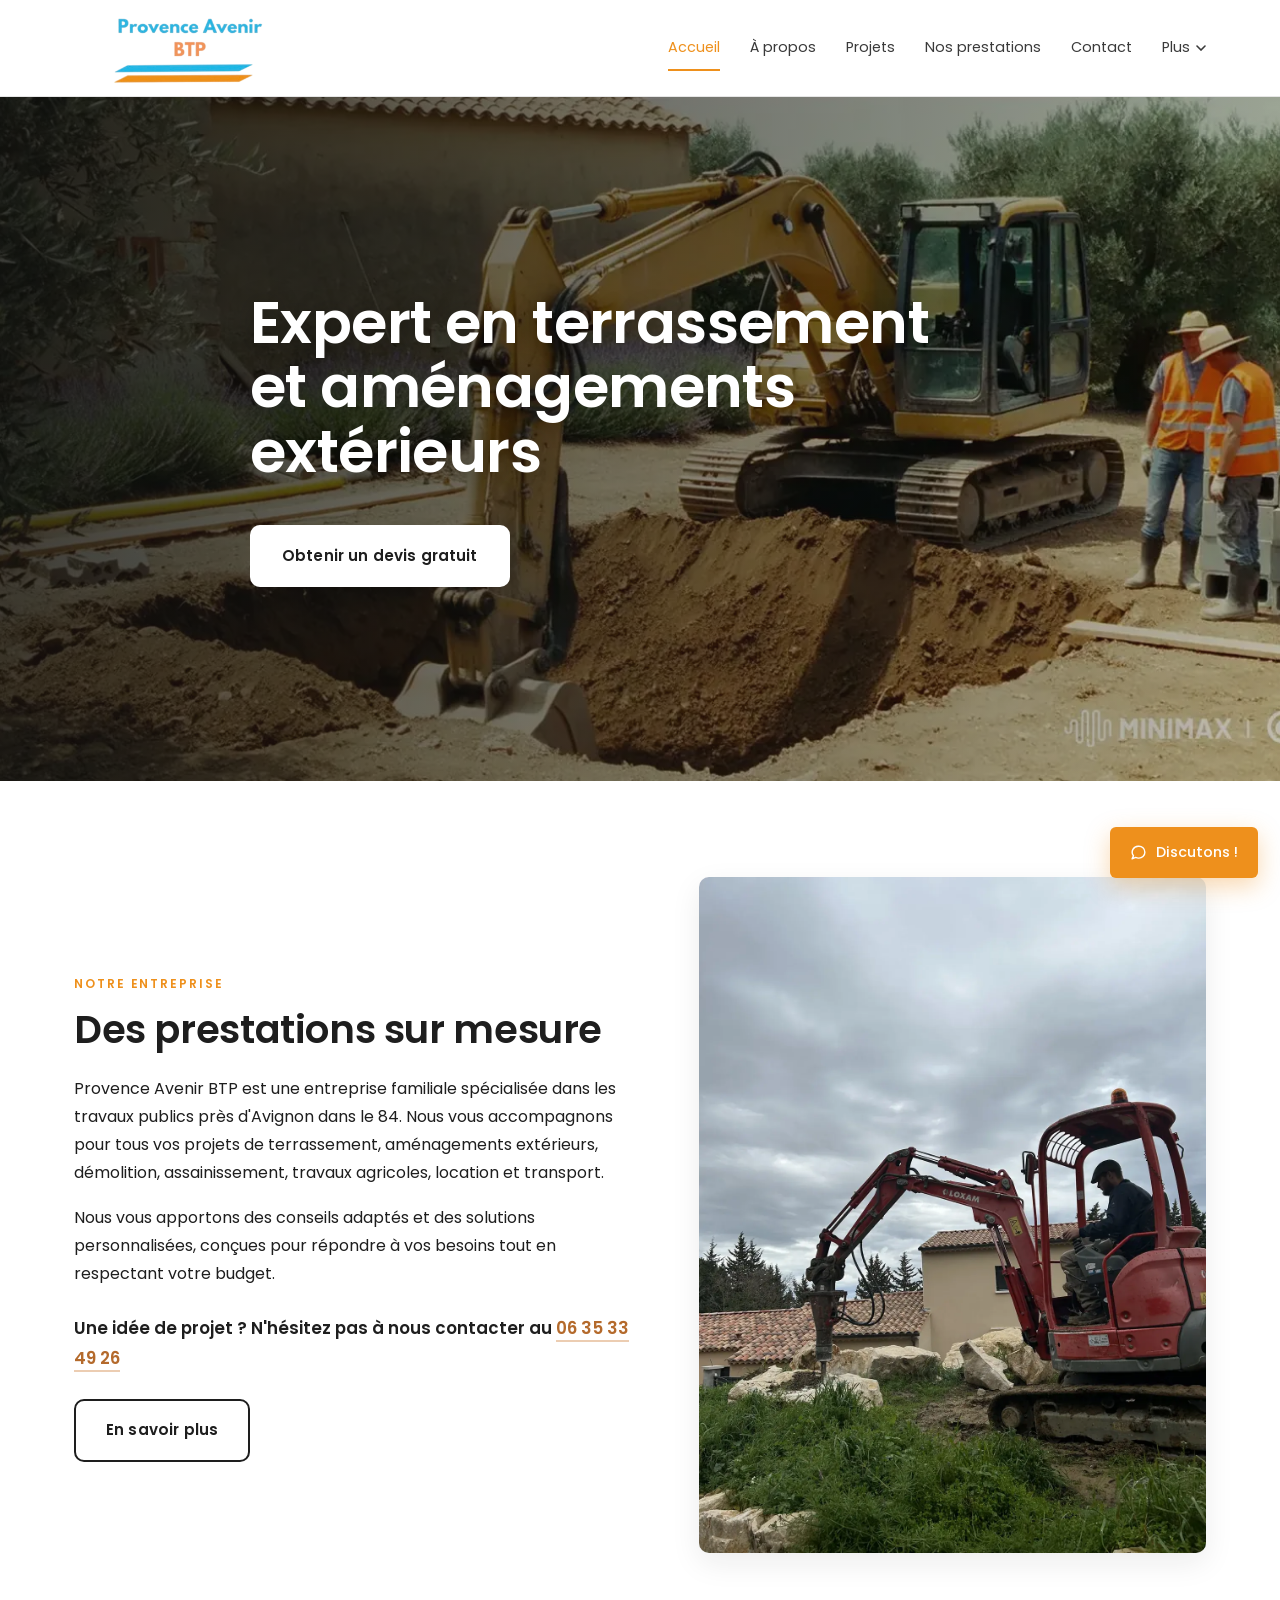
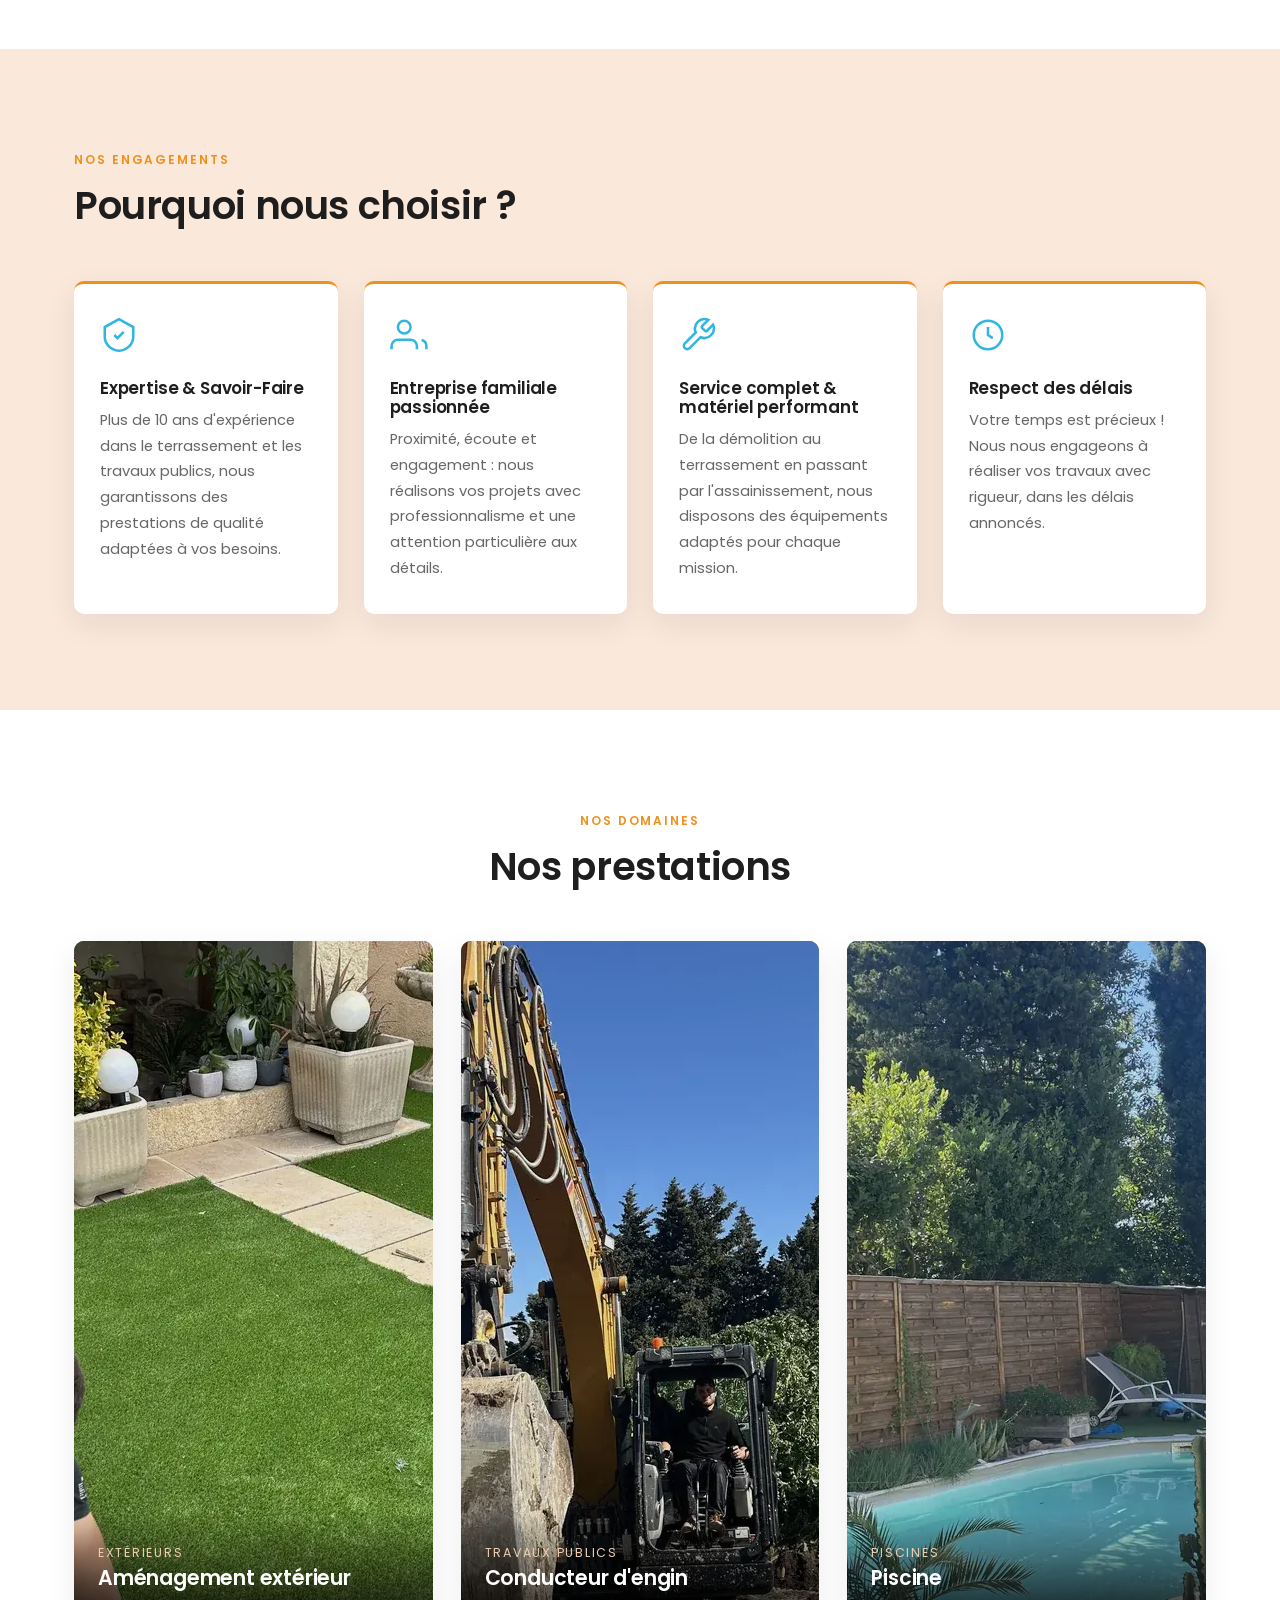
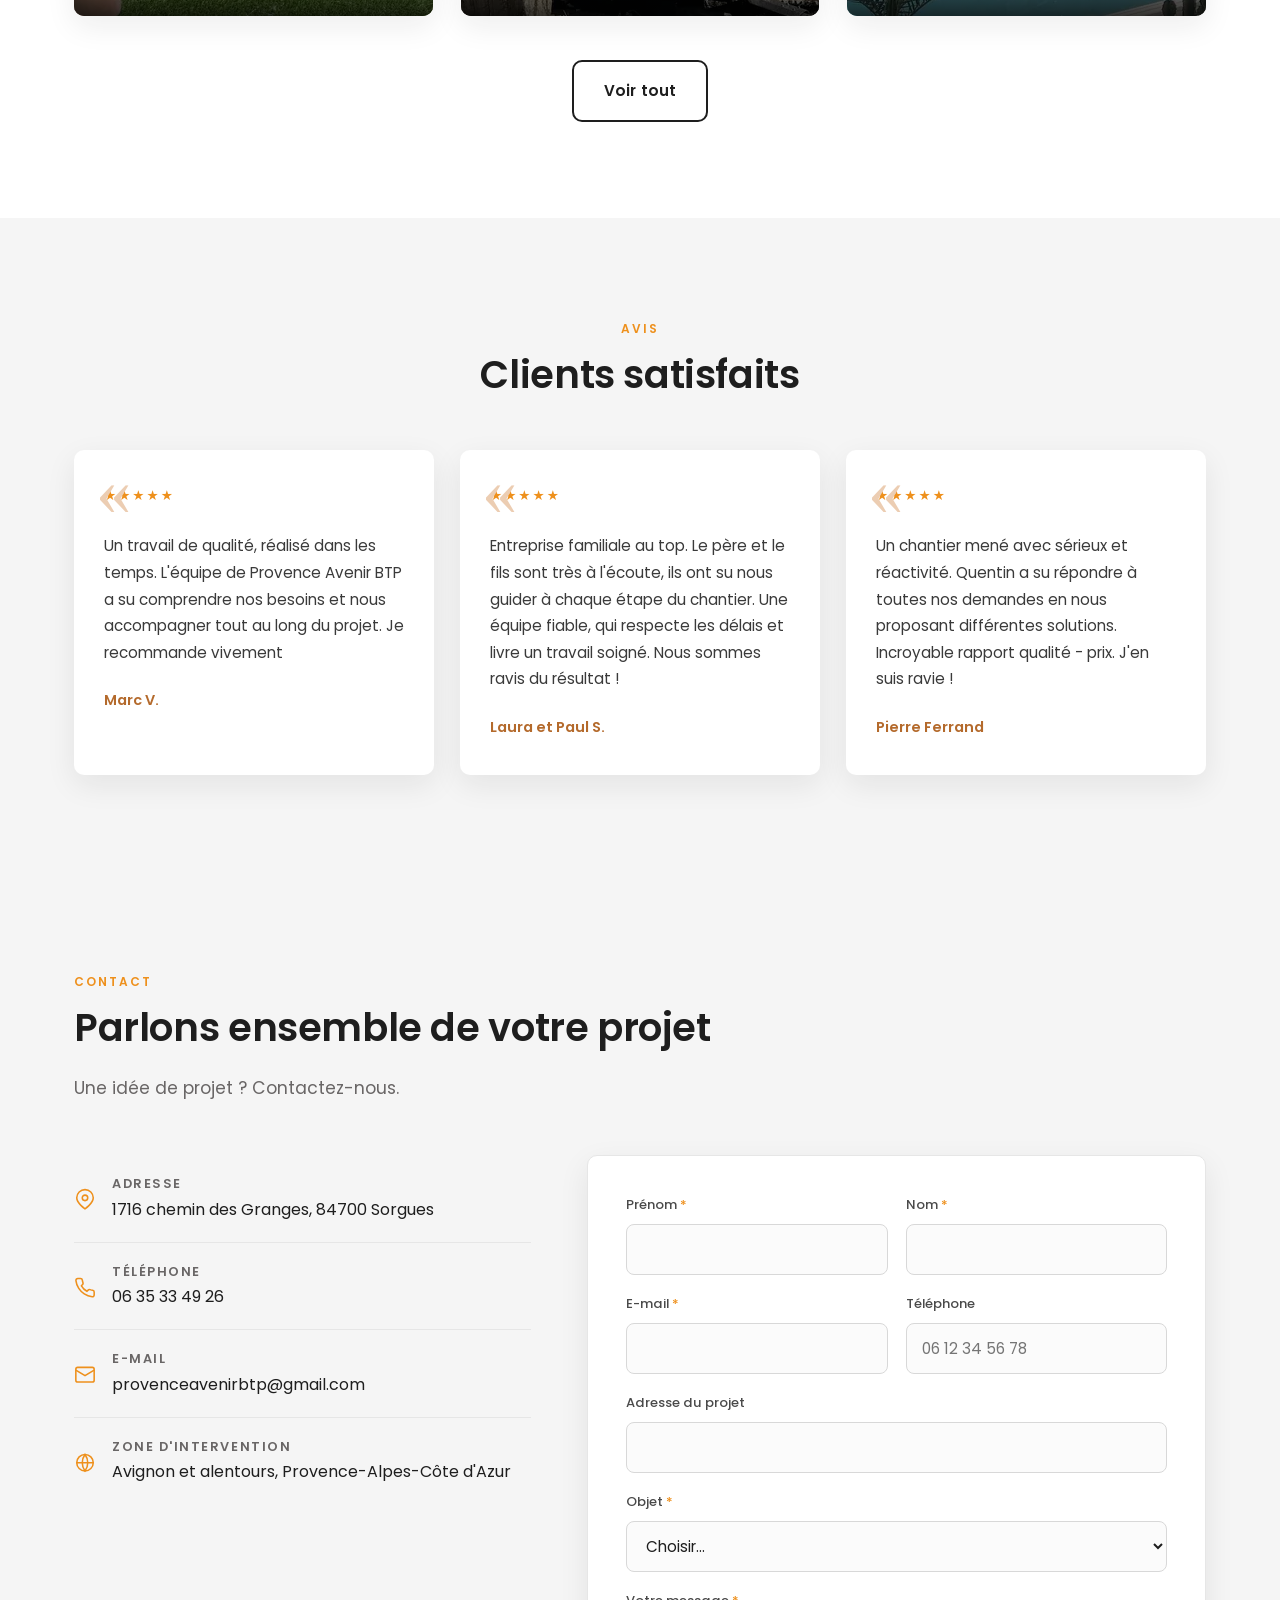
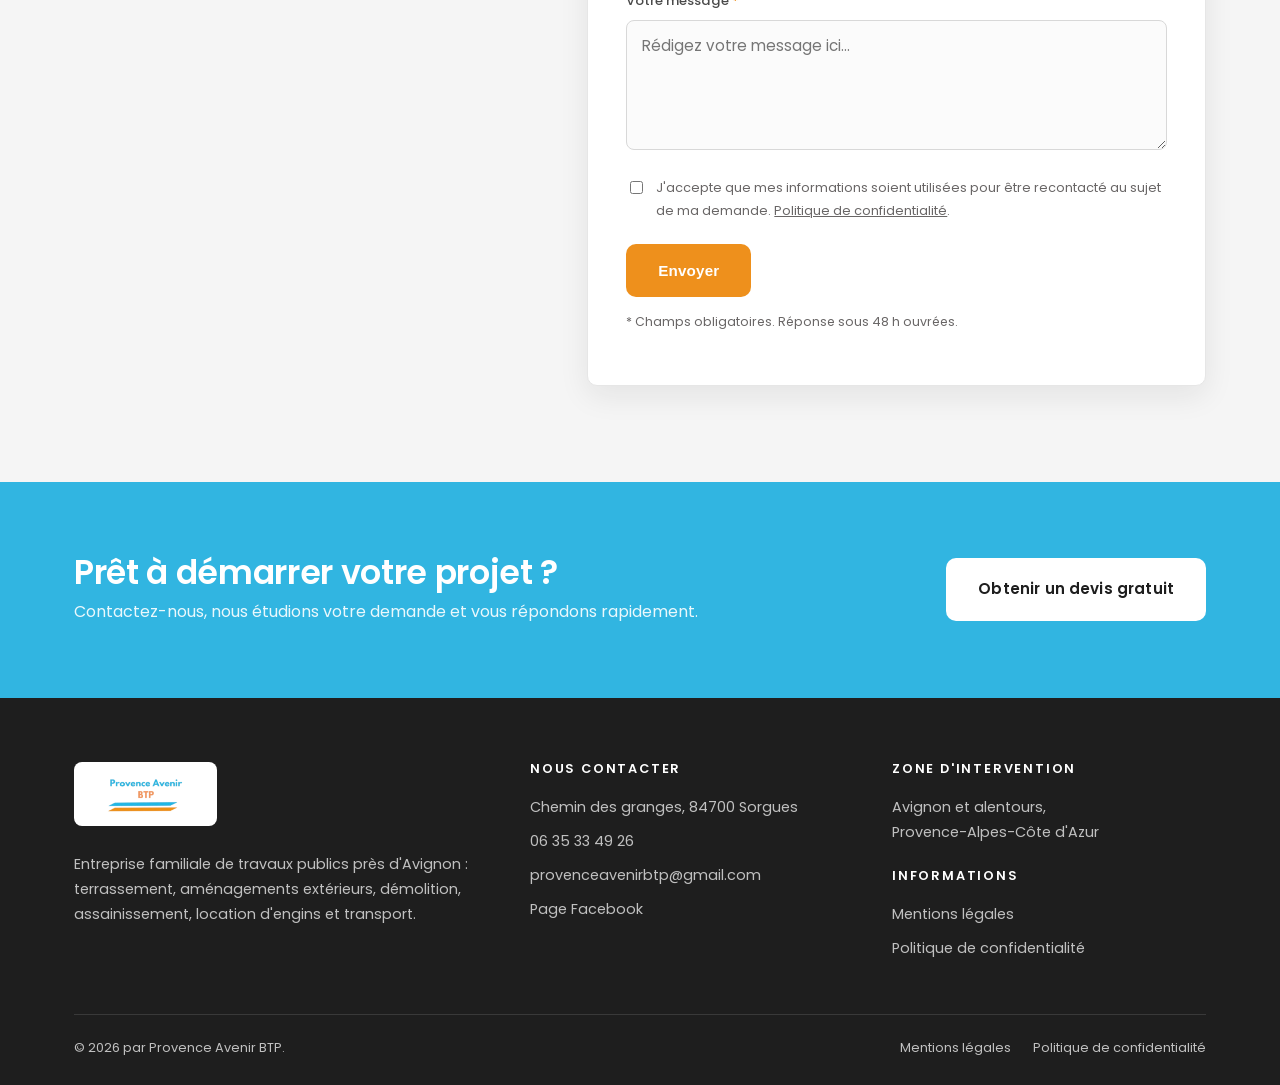
==== commit 9e03ac43: "SEO PABTP: titres enrichis, lazy loading, favicon, images recompressees" ====
--- a/index.html
+++ b/index.html
@@ -3,7 +3,7 @@
 <head>
 <meta charset="utf-8">
 <meta name="viewport" content="width=device-width, initial-scale=1">
-<title>Provence Avenir BTP — Terrassement et aménagements extérieurs près d'Avignon</title>
+<title>Provence Avenir BTP — Terrassement près d'Avignon</title>
 <meta name="description" content="Provence Avenir BTP, entreprise familiale de travaux publics près d'Avignon (84) : terrassement, aménagements extérieurs, démolition, assainissement, location d'engins et transport. Devis gratuit.">
 <link rel="canonical" href="https://provenceavenirbtp.fr/">
 <meta property="og:type" content="website">
@@ -286,7 +286,7 @@
   <div class="wrap">
     <div class="footer-grid">
       <div>
-        <a href="index.html" class="footer-logo"><img src="assets/img/logo.png" alt="Provence Avenir BTP" width="220" height="84"></a>
+        <a href="index.html" class="footer-logo"><img loading="lazy" decoding="async" src="assets/img/logo.png" alt="Provence Avenir BTP" width="220" height="84"></a>
         <p>Entreprise familiale de travaux publics près d'Avignon : terrassement, aménagements extérieurs, démolition, assainissement, location d'engins et transport.</p>
       </div>
       <div>
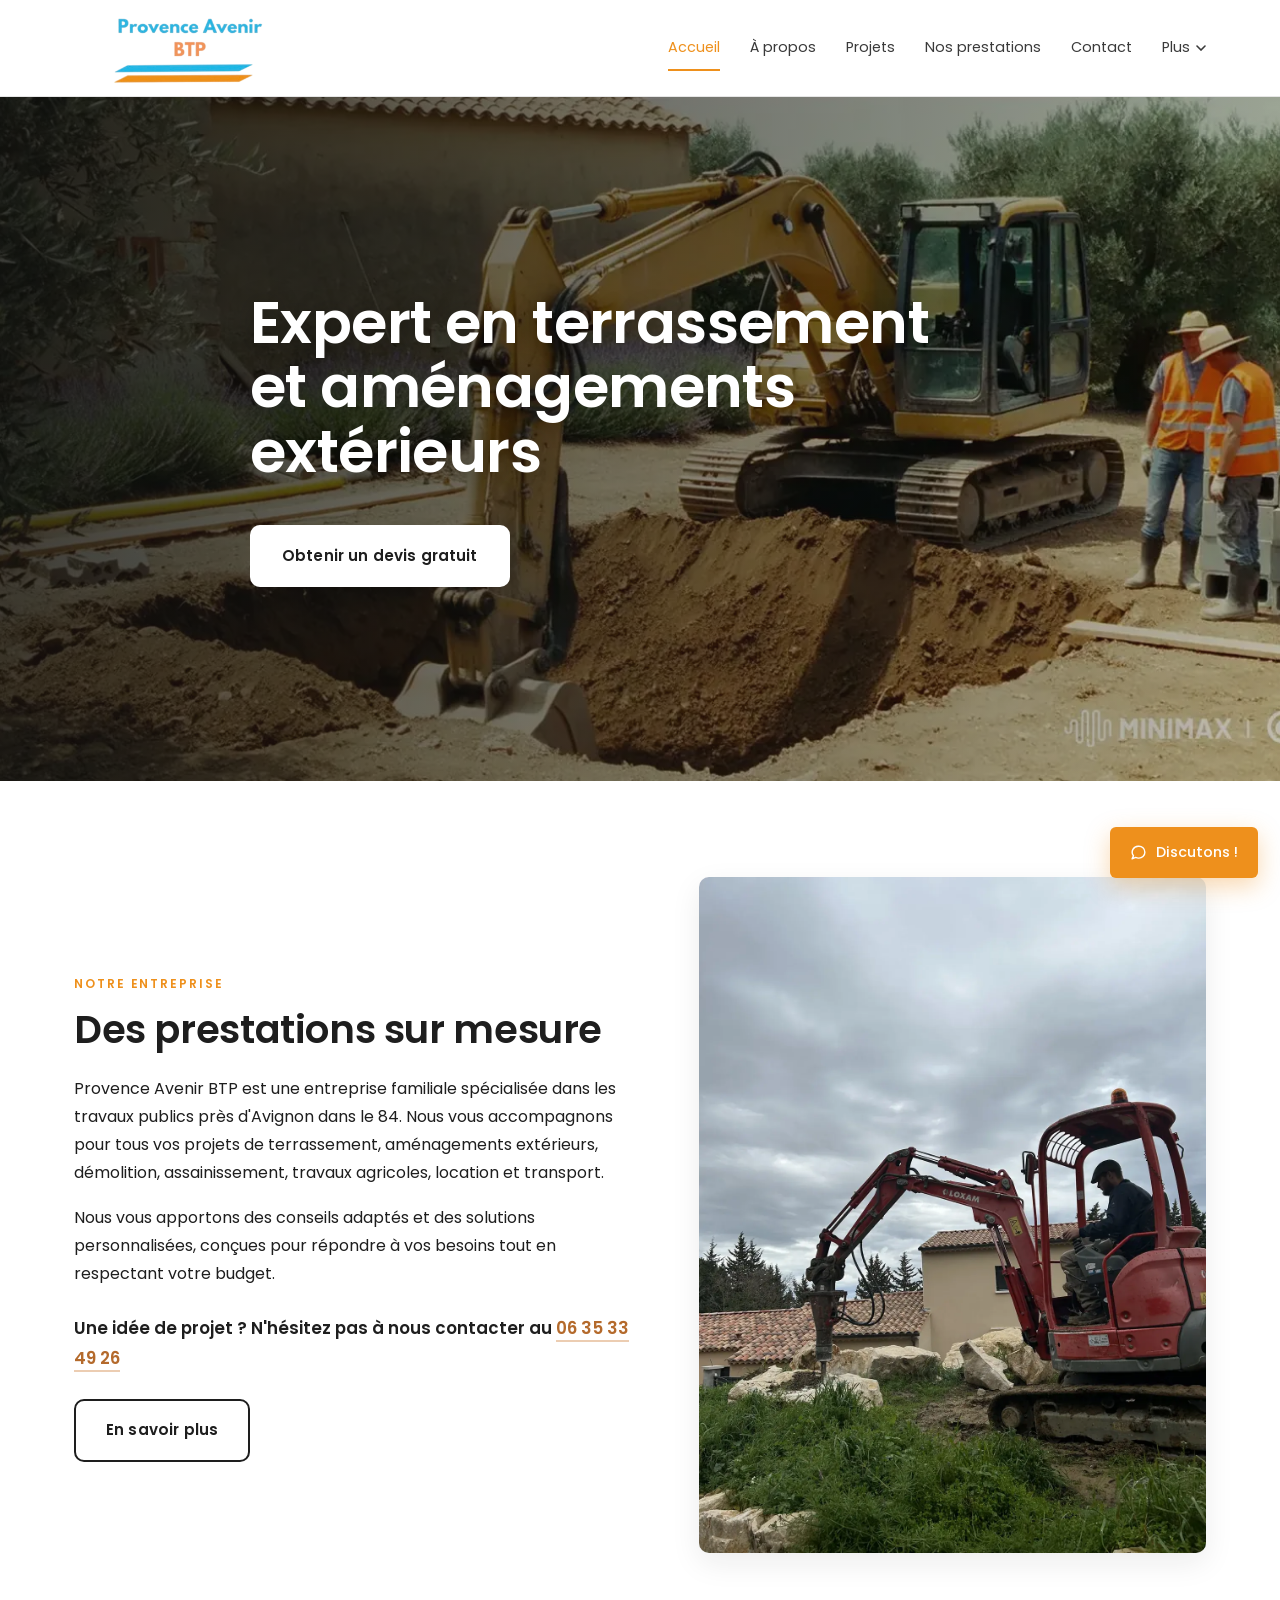
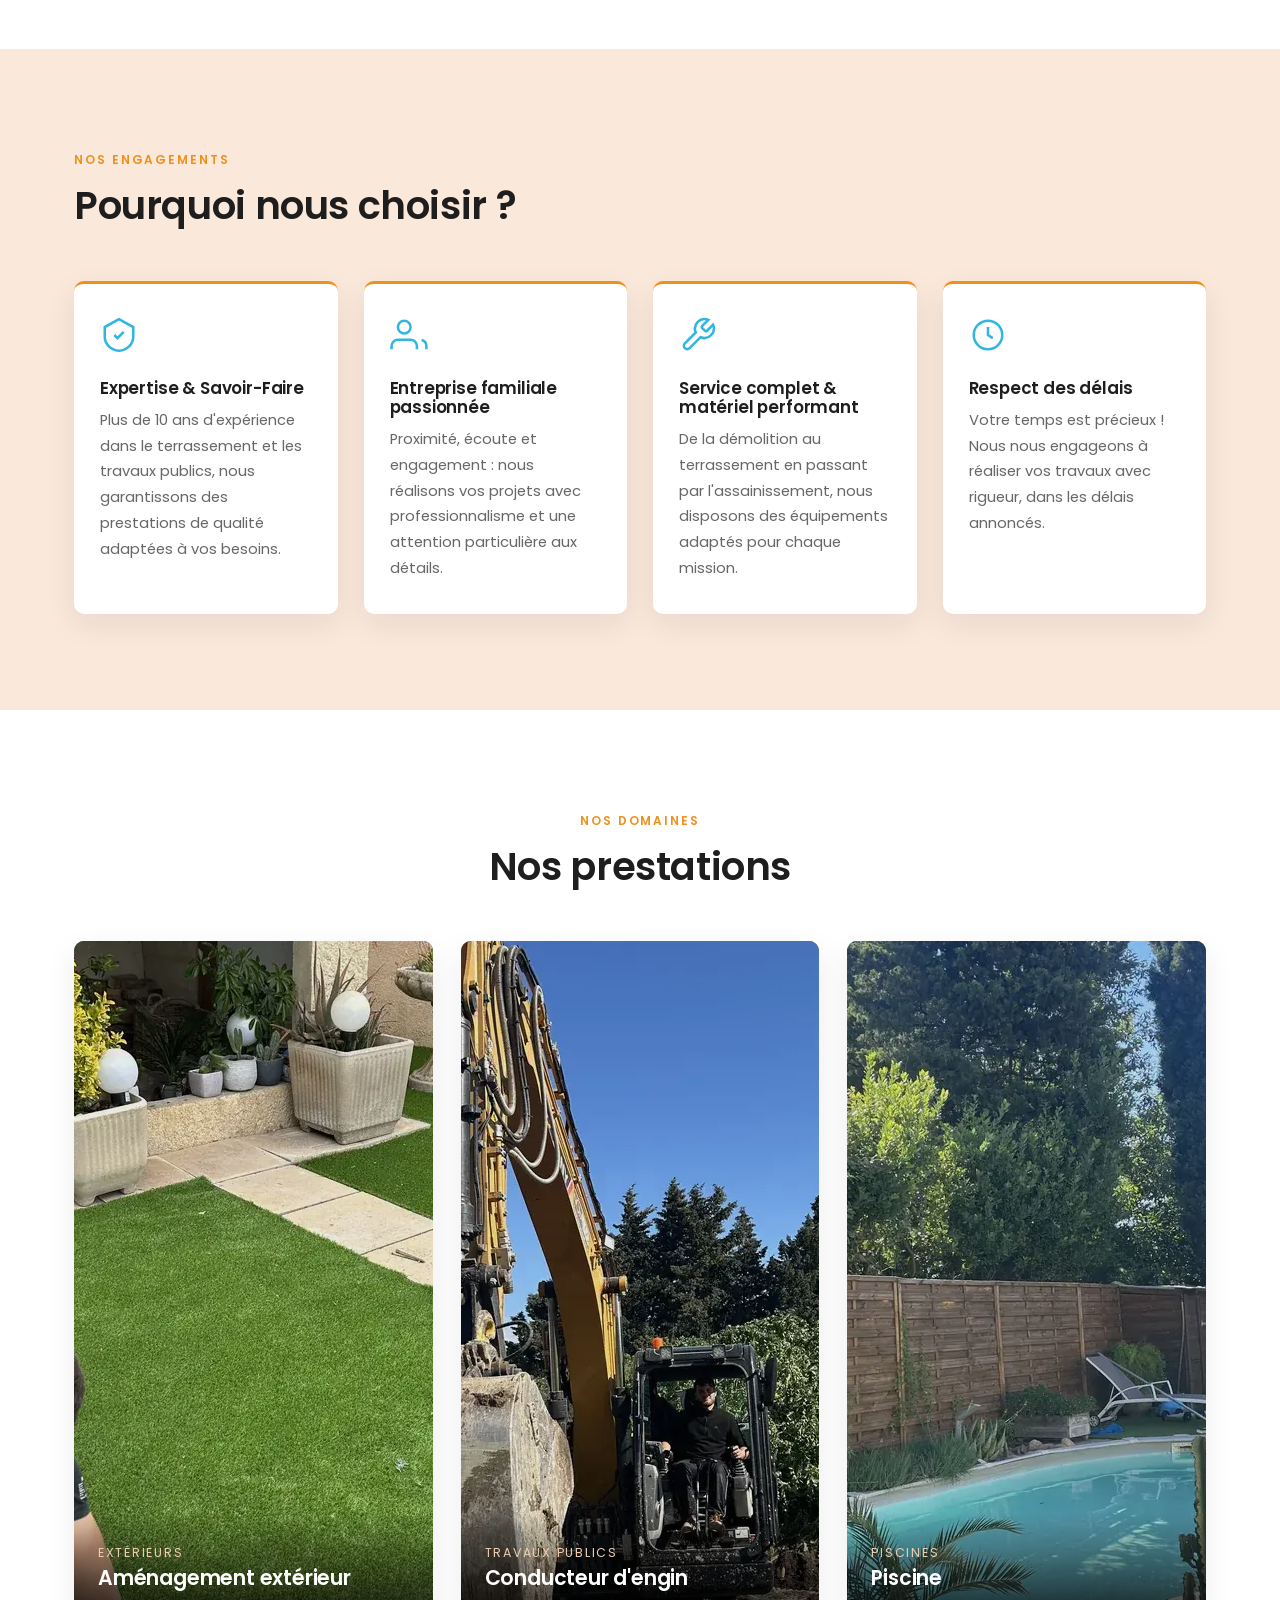
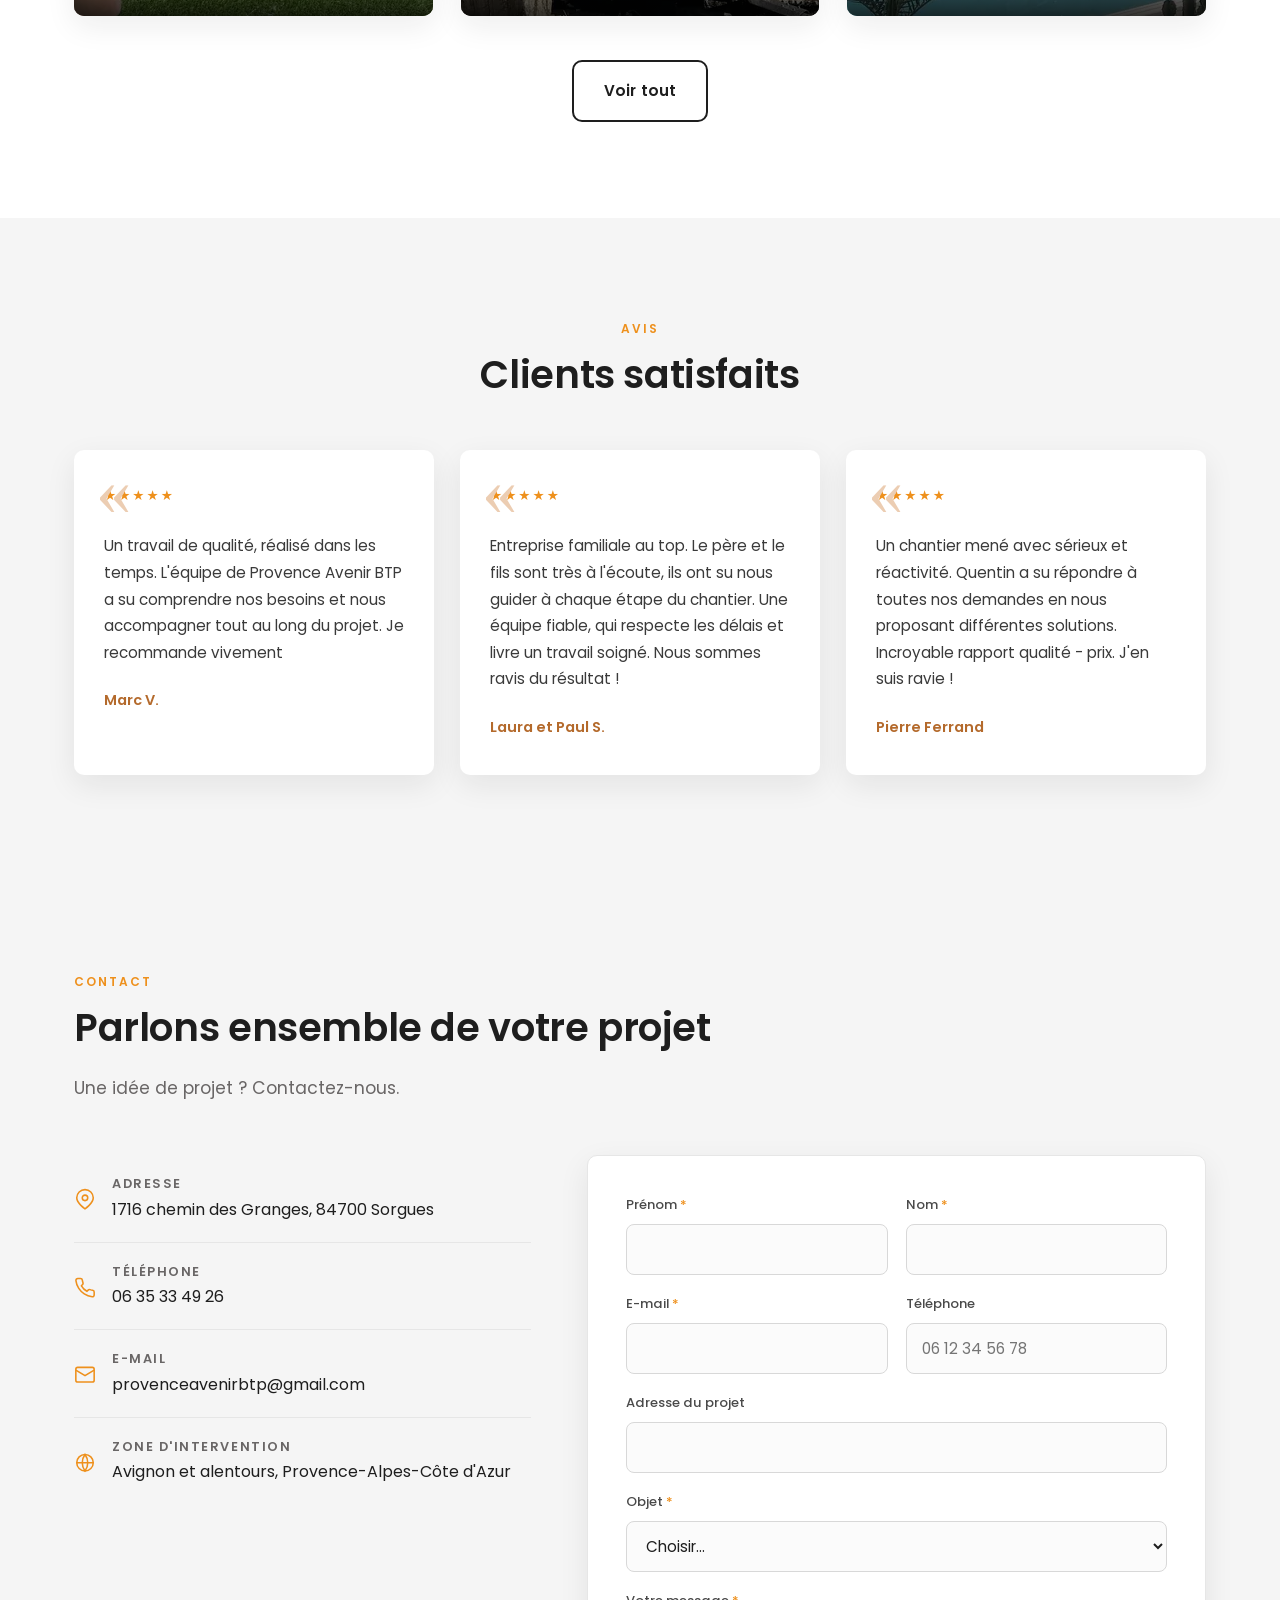
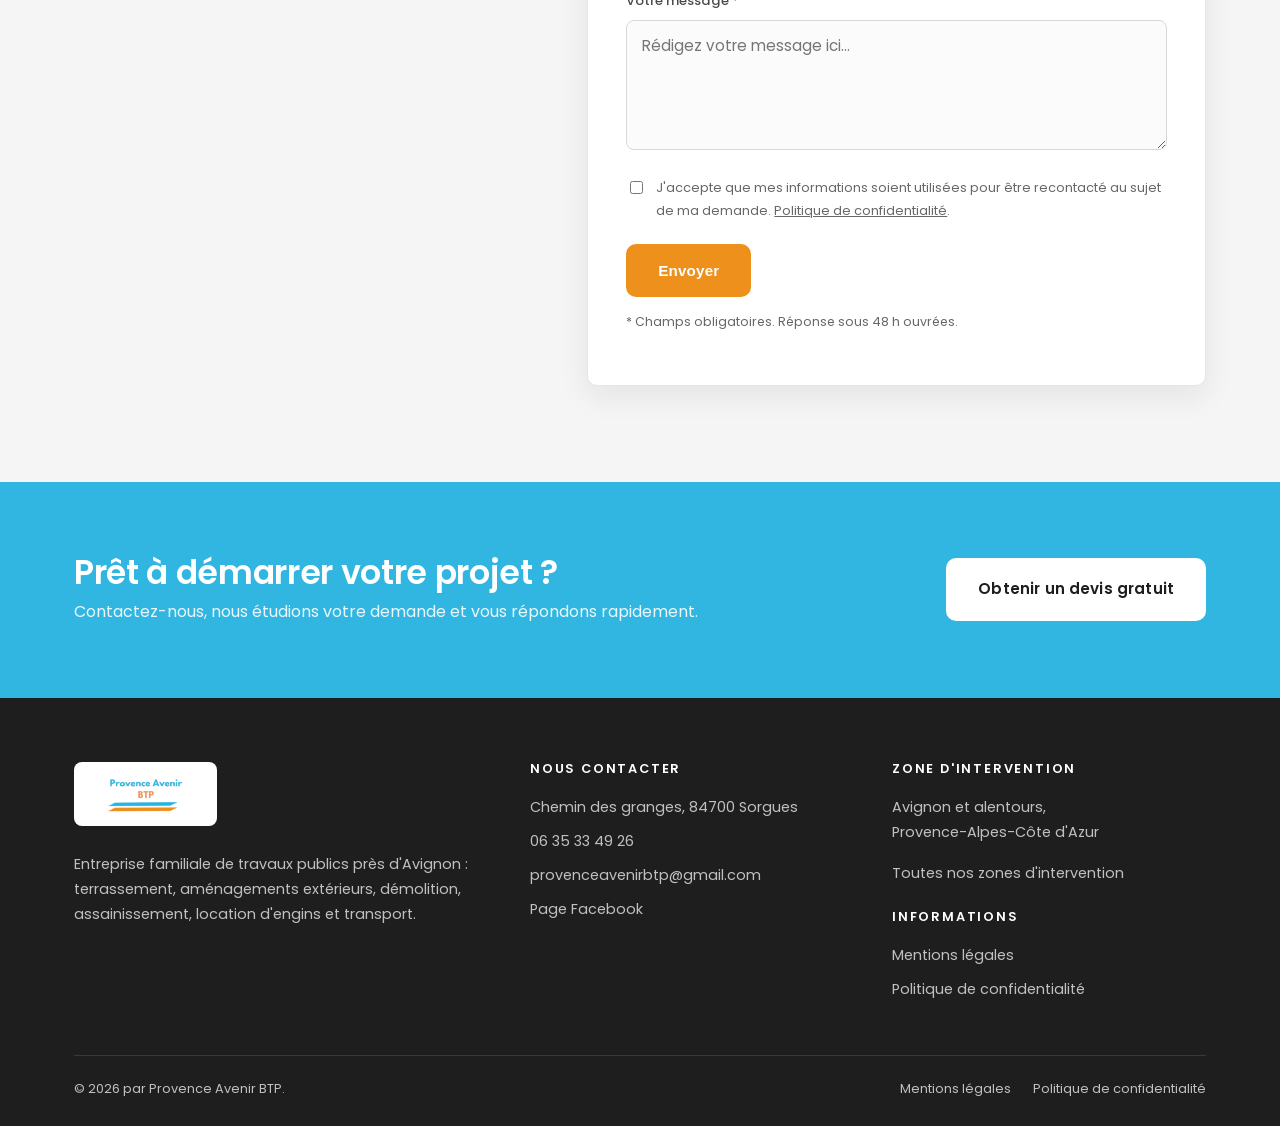
==== commit c5f3aaf9: "SEO local: 4 pages villes/services, FAQ structuree, fil d'Ariane, maillage interne, sitemap" ====
--- a/index.html
+++ b/index.html
@@ -4,13 +4,13 @@
 <meta charset="utf-8">
 <meta name="viewport" content="width=device-width, initial-scale=1">
 <title>Provence Avenir BTP — Terrassement près d'Avignon</title>
-<meta name="description" content="Provence Avenir BTP, entreprise familiale de travaux publics près d'Avignon (84) : terrassement, aménagements extérieurs, démolition, assainissement, location d'engins et transport. Devis gratuit.">
+<meta name="description" content="Entreprise familiale de travaux publics près d'Avignon : terrassement, aménagements extérieurs, démolition et assainissement. Devis gratuit.">
 <link rel="canonical" href="https://provenceavenirbtp.fr/">
 <meta property="og:type" content="website">
 <meta property="og:site_name" content="Provence Avenir BTP">
 <meta property="og:locale" content="fr_FR">
 <meta property="og:title" content="Provence Avenir BTP — Terrassement et aménagements extérieurs près d'Avignon">
-<meta property="og:description" content="Provence Avenir BTP, entreprise familiale de travaux publics près d'Avignon (84) : terrassement, aménagements extérieurs, démolition, assainissement, location d'engins et transport. Devis gratuit.">
+<meta property="og:description" content="Entreprise familiale de travaux publics près d'Avignon : terrassement, aménagements extérieurs, démolition et assainissement. Devis gratuit.">
 <meta property="og:url" content="https://provenceavenirbtp.fr/">
 <meta property="og:image" content="https://provenceavenirbtp.fr/assets/img/og-image.jpg">
 <meta name="twitter:card" content="summary_large_image">
@@ -300,7 +300,7 @@
       </div>
       <div>
         <h4>Zone d'intervention</h4>
-        <p>Avignon et alentours,<br>Provence-Alpes-Côte d'Azur</p>
+        <p>Avignon et alentours,<br>Provence-Alpes-Côte d'Azur</p><ul class="footer-list" style="margin-top:12px"><li><a href="zones-intervention.html">Toutes nos zones d'intervention</a></li></ul>
         <h4 style="margin-top:24px">Informations</h4>
         <ul class="footer-list">
           <li><a href="mentions-legales.html">Mentions légales</a></li>
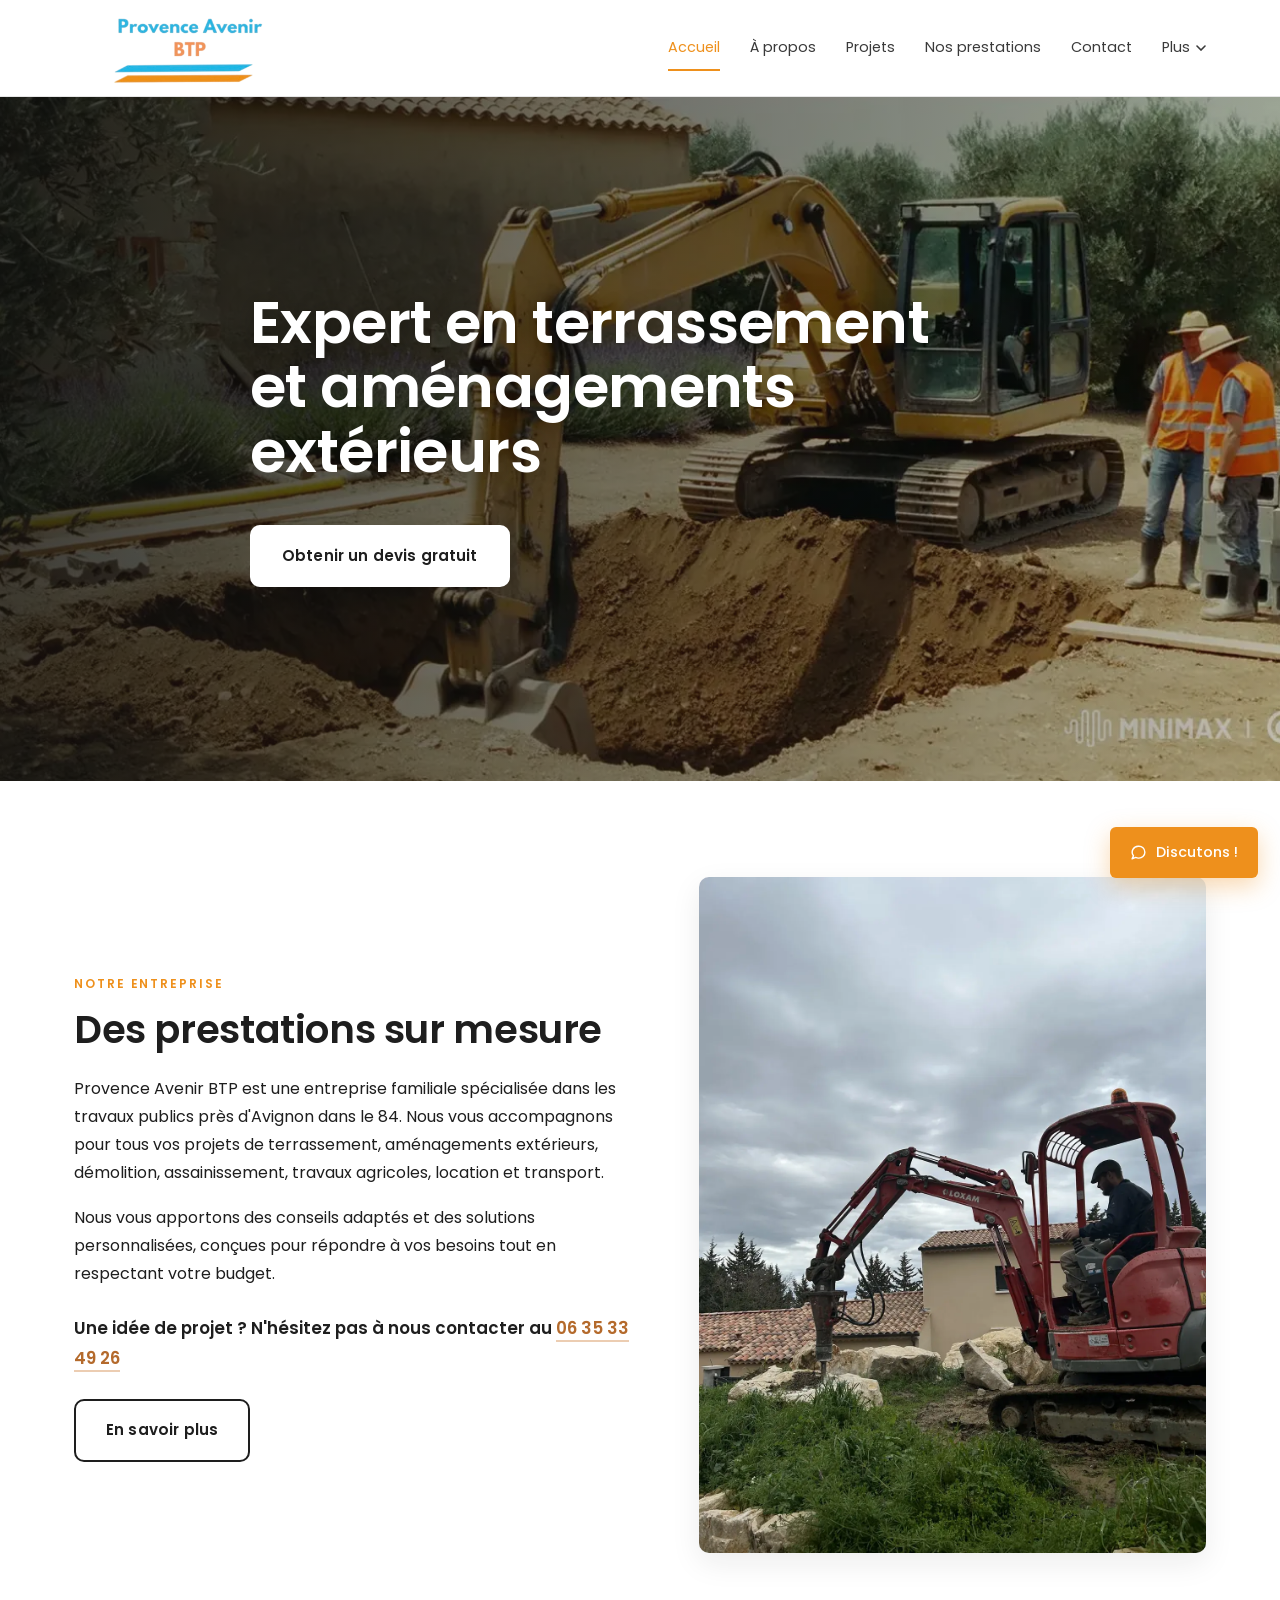
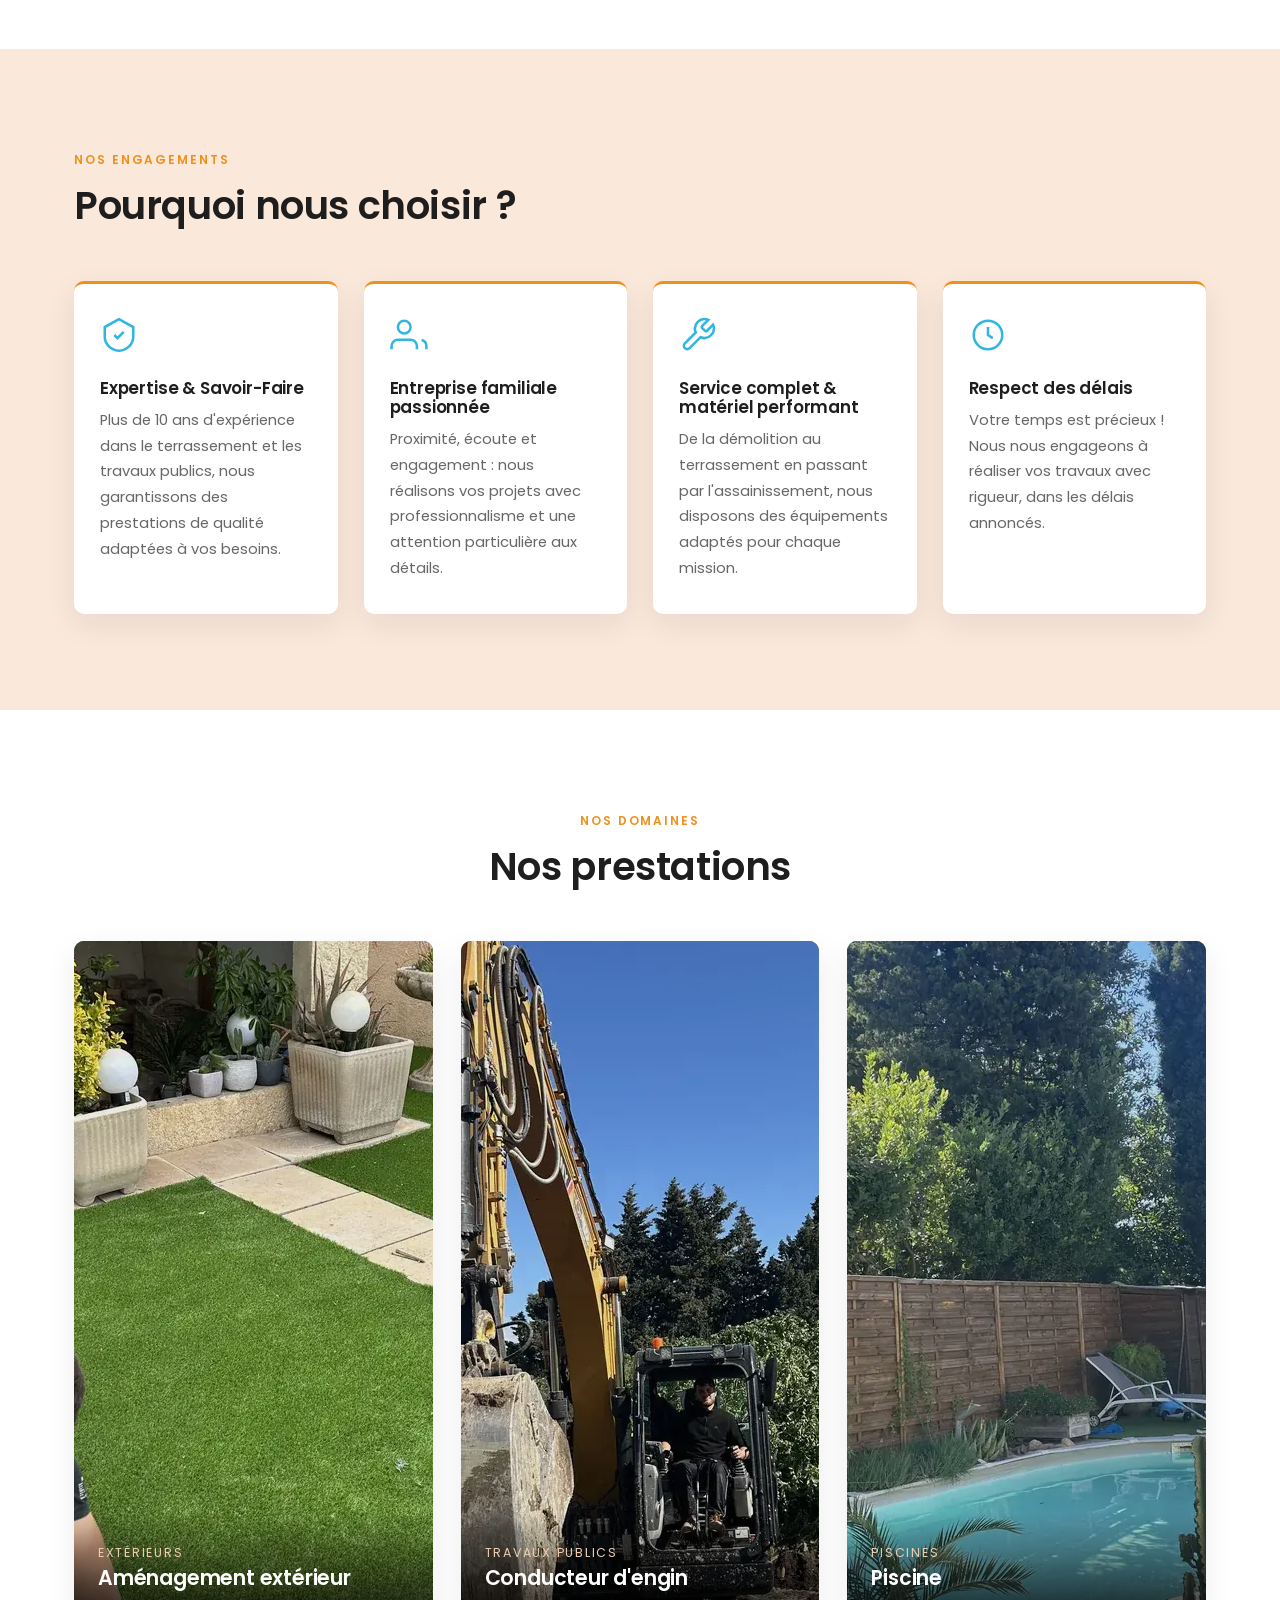
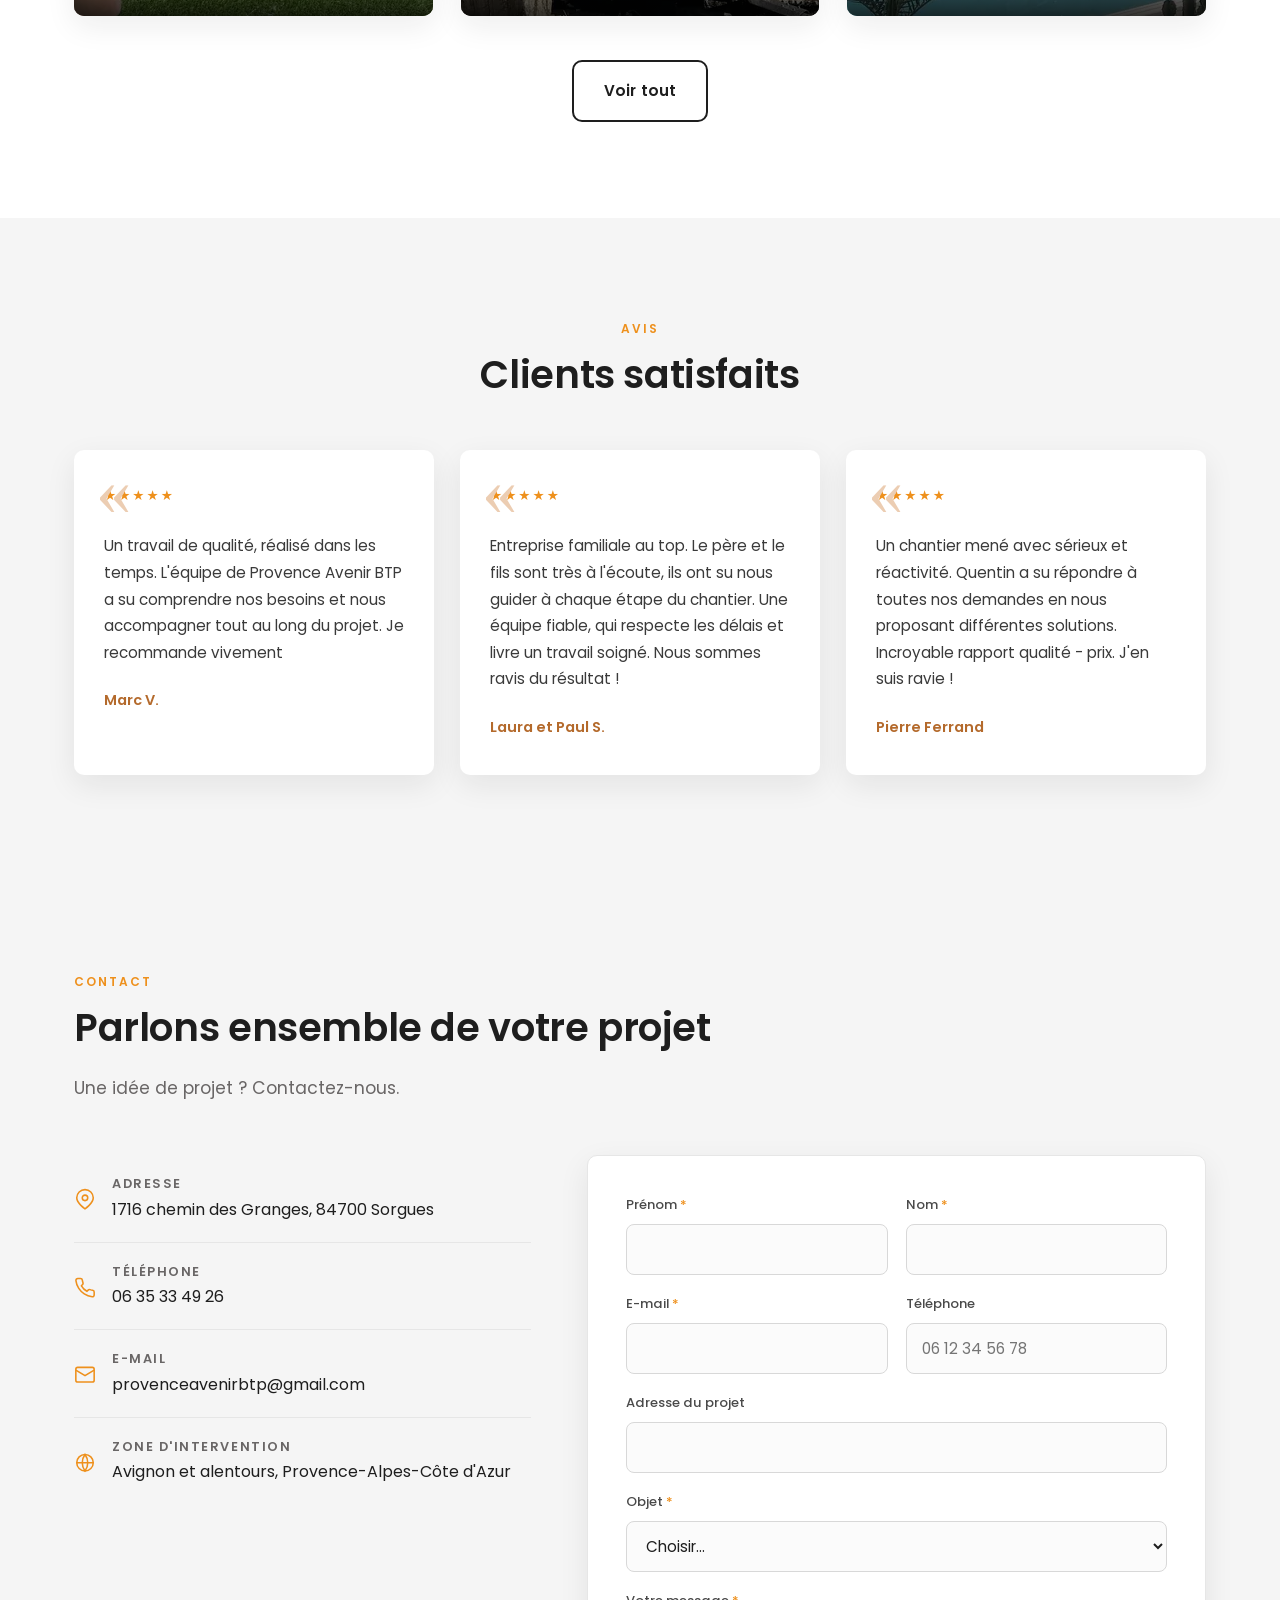
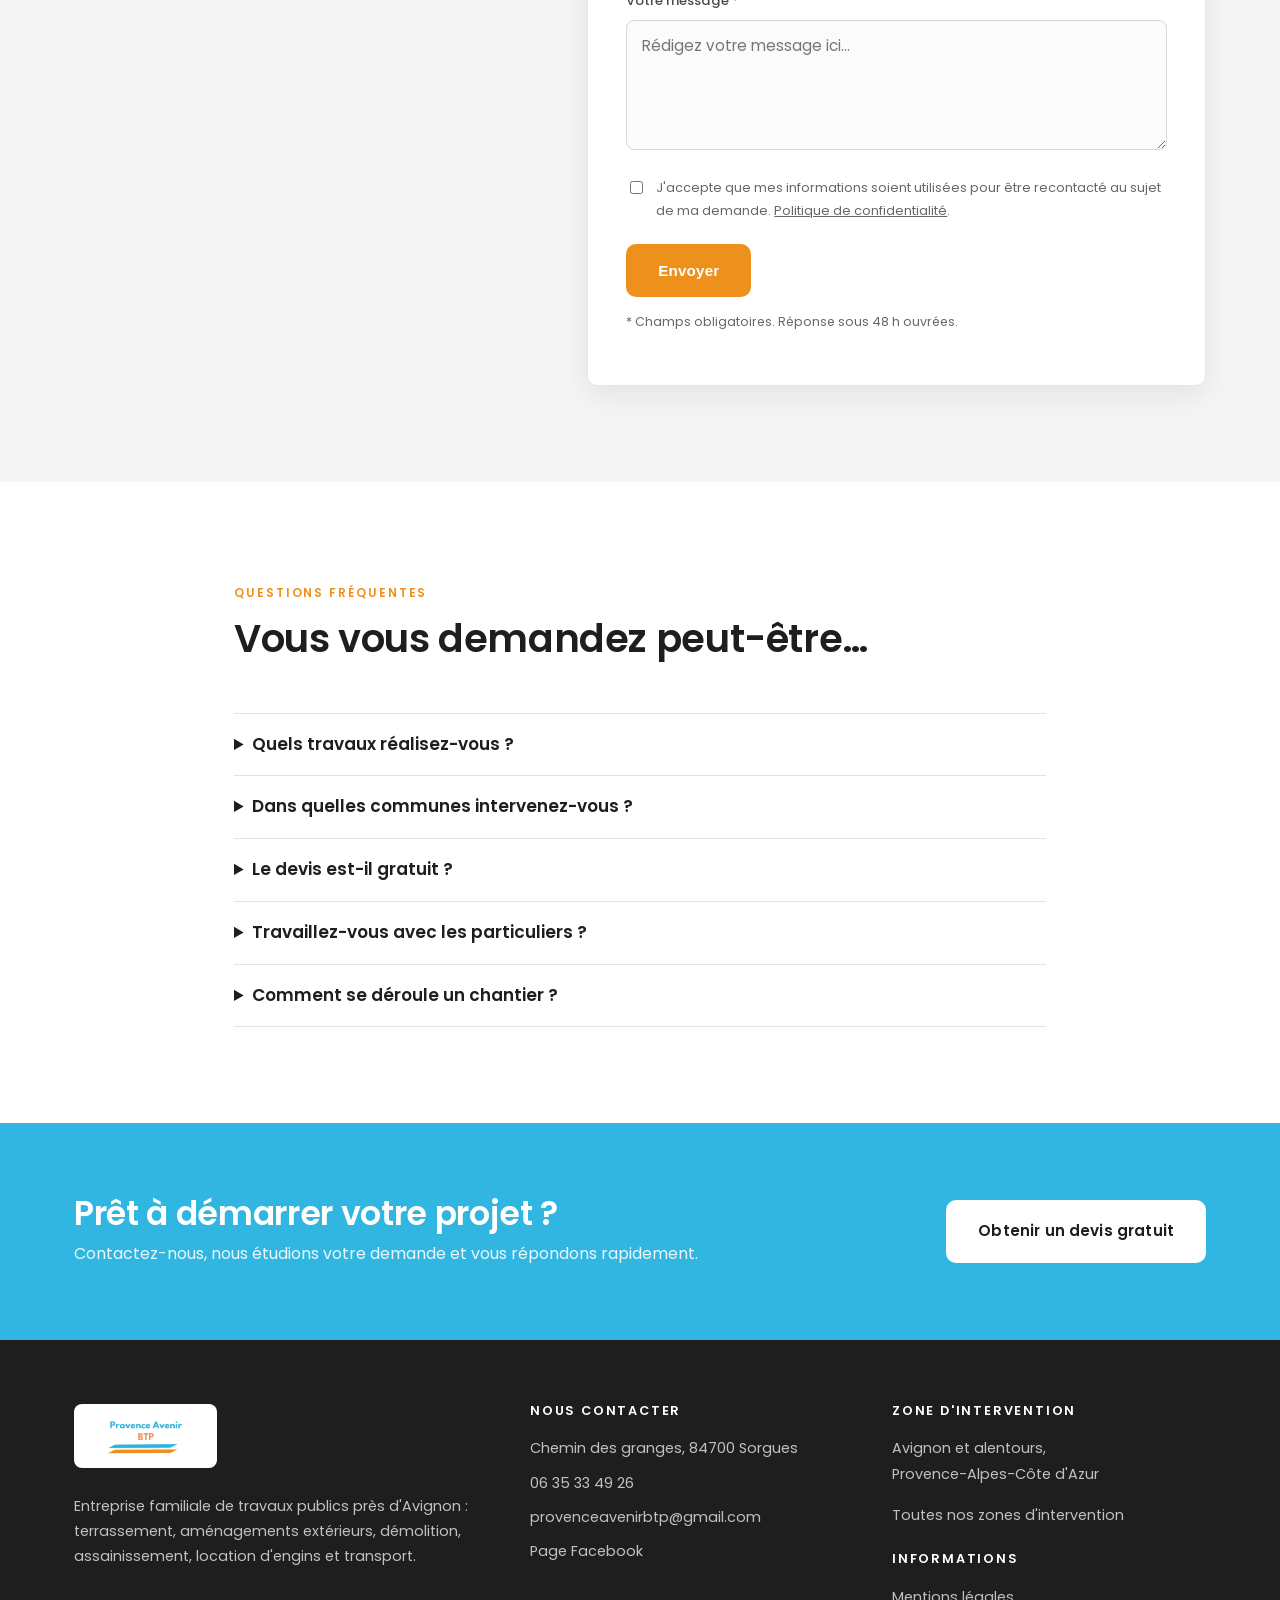
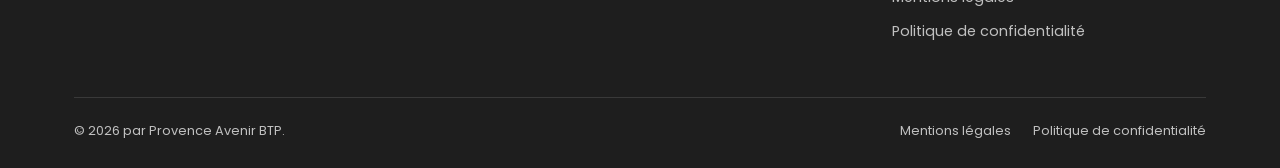
==== commit c3dfbd70: "FAQ en bas de chaque page (accueil, a-propos, projets, contact)" ====
--- a/index.html
+++ b/index.html
@@ -67,6 +67,7 @@
       <a href="index.html" aria-current="page">Accueil</a><a href="a-propos.html">À propos</a><a href="projets.html">Projets</a><a href="prestations.html">Nos prestations</a><a href="contact.html">Contact</a><div class="dropdown">
           <button class="nav-toggle" aria-expanded="false" aria-haspopup="true">Plus <svg width="10" height="6" viewBox="0 0 10 6" aria-hidden="true"><path d="M1 1l4 4 4-4" stroke="currentColor" stroke-width="1.6" fill="none" stroke-linecap="round"/></svg></button>
           <div class="dropdown-panel">
+            <a href="prestations.html#faq">Questions fréquentes</a>
             <a href="mentions-legales.html">Mentions légales</a>
             <a href="politique-confidentialite.html">Politique de confidentialité</a>
           </div>
@@ -271,6 +272,37 @@
   </div>
 </section>
 
+
+<section class="section" id="faq">
+  <div class="wrap" style="max-width:860px">
+    <div class="section-head">
+      <span class="eyebrow">Questions fréquentes</span>
+      <h2>Vous vous demandez peut-être…</h2>
+    </div>
+    <details style="border-top:1px solid #e6e2dd;padding:16px 0">
+      <summary style="cursor:pointer;font-weight:600;font-size:17px">Quels travaux réalisez-vous ?</summary>
+      <p style="margin:10px 0 0;line-height:1.75">Terrassement, terrassement piscine, aménagements extérieurs, nivellement et mise à niveau, fondations et préparation de chantier, évacuation des terres, démolition, assainissement, location d'engins et transport.</p>
+    </details>
+    <details style="border-top:1px solid #e6e2dd;padding:16px 0">
+      <summary style="cursor:pointer;font-weight:600;font-size:17px">Dans quelles communes intervenez-vous ?</summary>
+      <p style="margin:10px 0 0;line-height:1.75">Depuis Sorgues, nous intervenons dans tout le bassin avignonnais et le nord du Vaucluse : Avignon, Le Pontet, Vedène, Monteux, Châteauneuf-du-Pape, Carpentras, Orange, Villeneuve-lès-Avignon et les communes voisines.</p>
+    </details>
+    <details style="border-top:1px solid #e6e2dd;padding:16px 0">
+      <summary style="cursor:pointer;font-weight:600;font-size:17px">Le devis est-il gratuit ?</summary>
+      <p style="margin:10px 0 0;line-height:1.75">Oui, le devis est gratuit et sans engagement. Vous nous décrivez votre projet par téléphone ou via le formulaire : nous vous répondons sous 48 h ouvrées, et nous venons sur place lorsque le projet le nécessite.</p>
+    </details>
+    <details style="border-top:1px solid #e6e2dd;padding:16px 0">
+      <summary style="cursor:pointer;font-weight:600;font-size:17px">Travaillez-vous avec les particuliers ?</summary>
+      <p style="margin:10px 0 0;line-height:1.75">Oui. Une grande partie de nos chantiers concerne des particuliers : préparation de terrain, cour et accès, abords de piscine, terrasse ou remise en état après travaux.</p>
+    </details>
+    <details style="border-top:1px solid #e6e2dd;padding:16px 0">
+      <summary style="cursor:pointer;font-weight:600;font-size:17px">Comment se déroule un chantier ?</summary>
+      <p style="margin:10px 0 0;line-height:1.75">Nous étudions votre terrain et l'accès, nous établissons un devis détaillé, puis nous intervenons avec les engins adaptés. En fin de chantier, nous vérifions ensemble les niveaux et le rendu.</p>
+    </details>
+    <div style="border-top:1px solid #e6e2dd"></div>
+  </div>
+</section>
+<script type="application/ld+json">{"@context": "https://schema.org", "@type": "FAQPage", "mainEntity": [{"@type": "Question", "name": "Quels travaux réalisez-vous ?", "acceptedAnswer": {"@type": "Answer", "text": "Terrassement, terrassement piscine, aménagements extérieurs, nivellement et mise à niveau, fondations et préparation de chantier, évacuation des terres, démolition, assainissement, location d'engins et transport."}}, {"@type": "Question", "name": "Dans quelles communes intervenez-vous ?", "acceptedAnswer": {"@type": "Answer", "text": "Depuis Sorgues, nous intervenons dans tout le bassin avignonnais et le nord du Vaucluse : Avignon, Le Pontet, Vedène, Monteux, Châteauneuf-du-Pape, Carpentras, Orange, Villeneuve-lès-Avignon et les communes voisines."}}, {"@type": "Question", "name": "Le devis est-il gratuit ?", "acceptedAnswer": {"@type": "Answer", "text": "Oui, le devis est gratuit et sans engagement. Vous nous décrivez votre projet par téléphone ou via le formulaire : nous vous répondons sous 48 h ouvrées, et nous venons sur place lorsque le projet le nécessite."}}, {"@type": "Question", "name": "Travaillez-vous avec les particuliers ?", "acceptedAnswer": {"@type": "Answer", "text": "Oui. Une grande partie de nos chantiers concerne des particuliers : préparation de terrain, cour et accès, abords de piscine, terrasse ou remise en état après travaux."}}, {"@type": "Question", "name": "Comment se déroule un chantier ?", "acceptedAnswer": {"@type": "Answer", "text": "Nous étudions votre terrain et l'accès, nous établissons un devis détaillé, puis nous intervenons avec les engins adaptés. En fin de chantier, nous vérifions ensemble les niveaux et le rendu."}}]}</script>
 
 <section class="cta-band">
   <div class="wrap inner">
--- a/assets/css/style.css
+++ b/assets/css/style.css
@@ -337,3 +337,9 @@
 @media (prefers-reduced-motion:reduce){
   *{animation:none!important;transition:none!important;scroll-behavior:auto!important}
 }
+
+/* fil d'Ariane */
+.breadcrumb ol li+li::before{content:"\203A";margin-right:8px;opacity:.45}
+.breadcrumb a{color:inherit;text-decoration:none}
+.breadcrumb a:hover{text-decoration:underline}
+.breadcrumb li[aria-current]{opacity:.65}
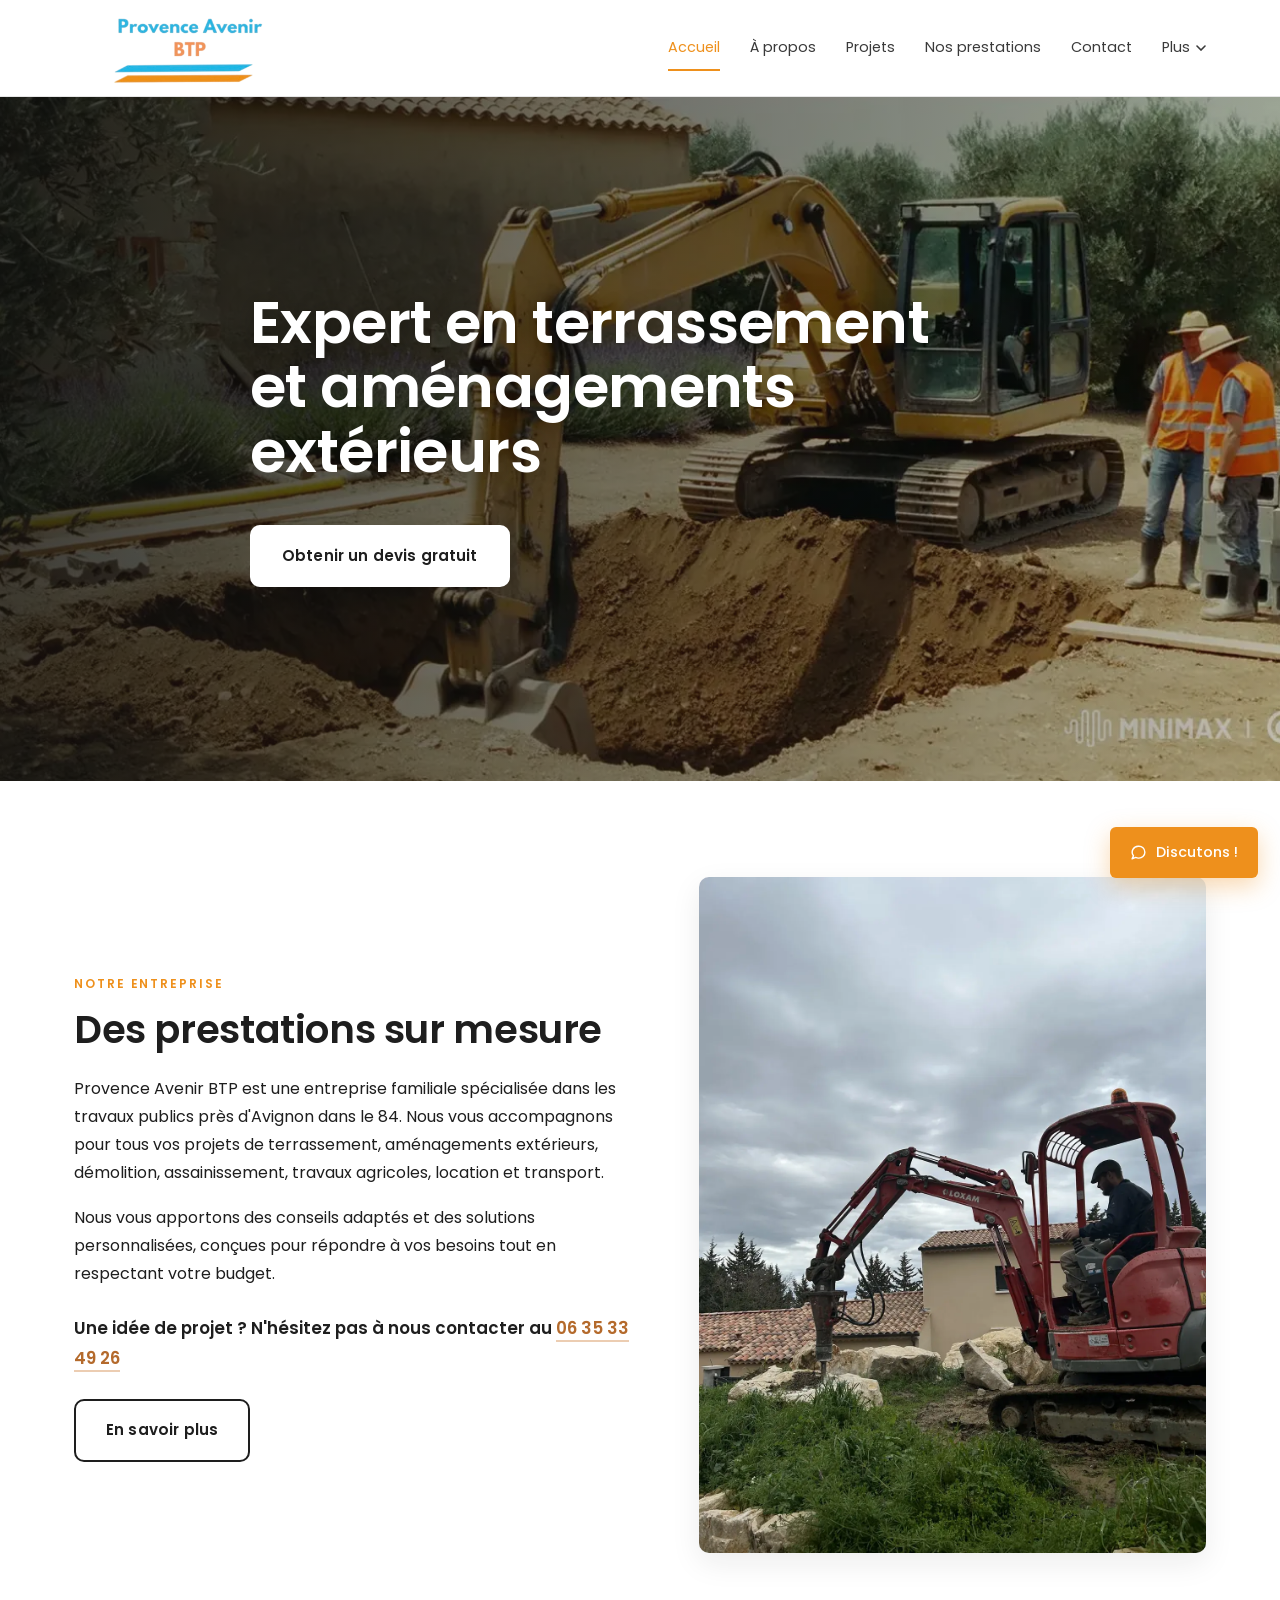
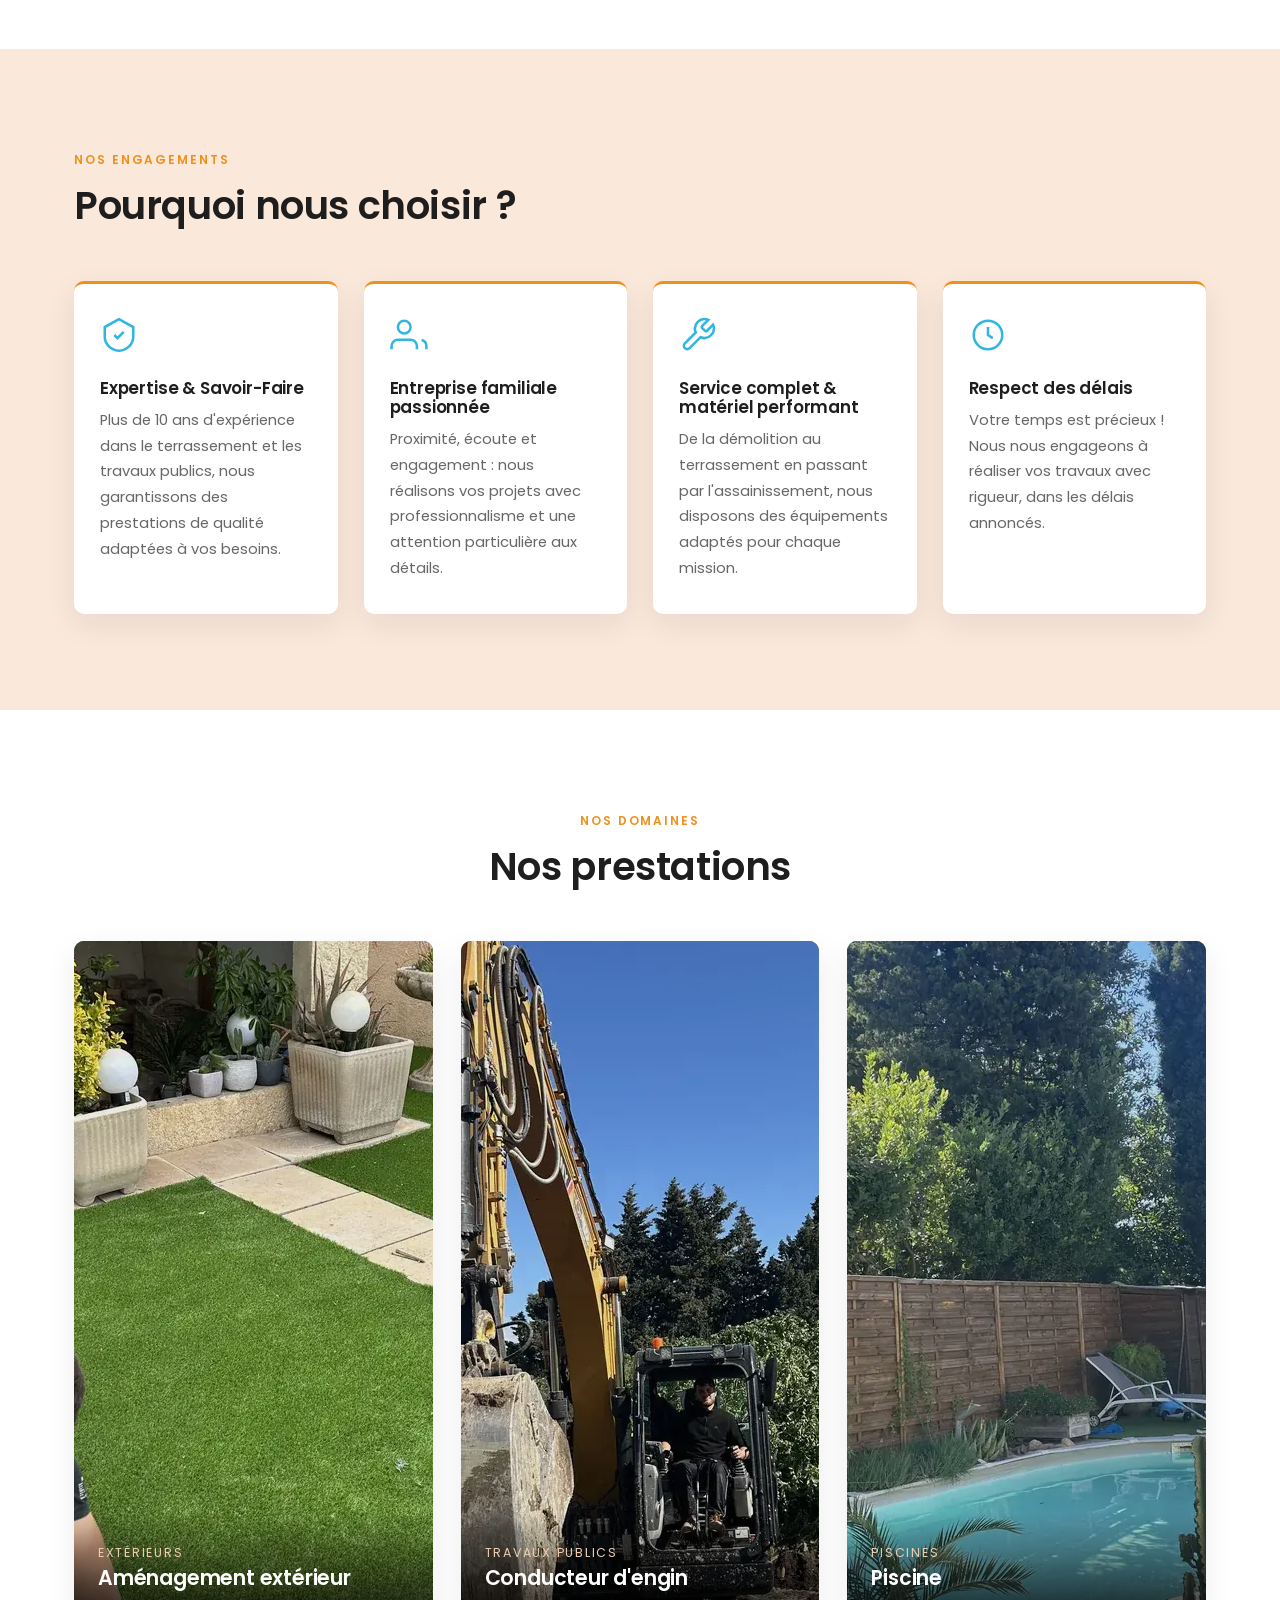
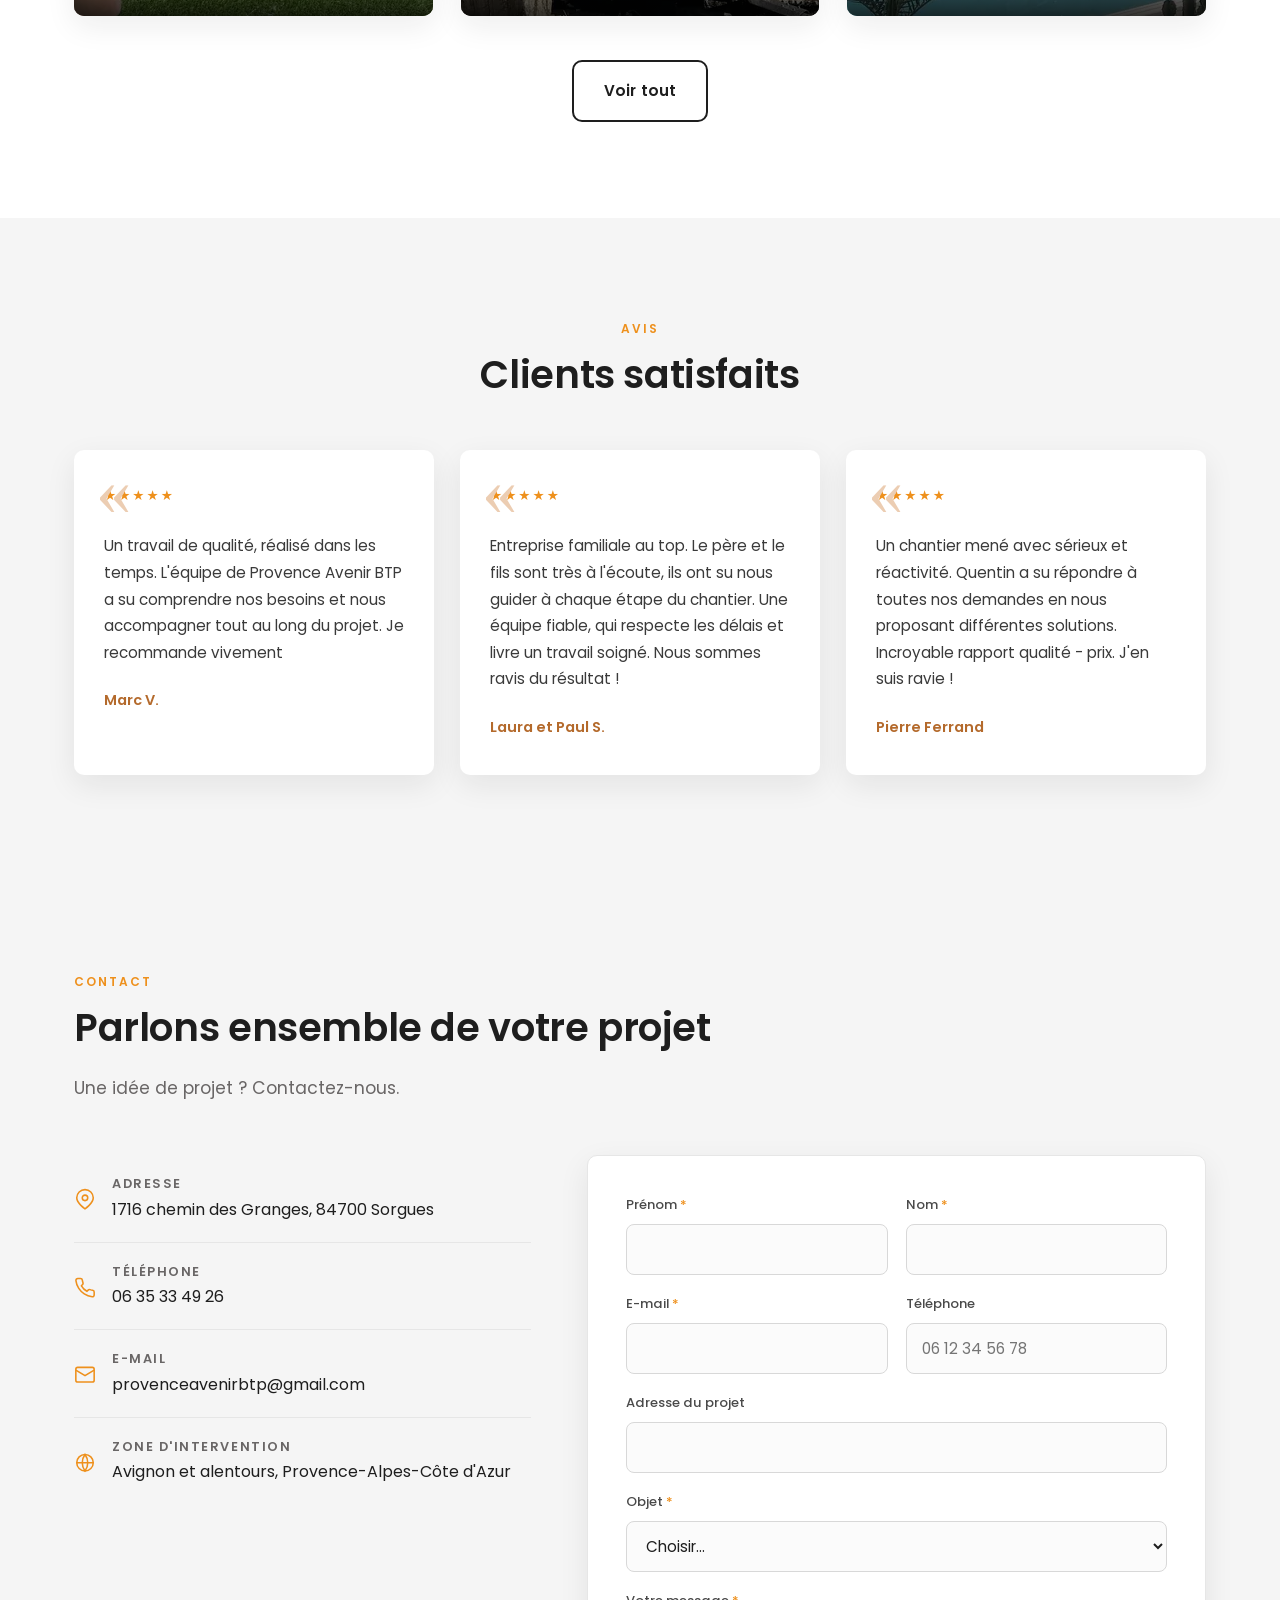
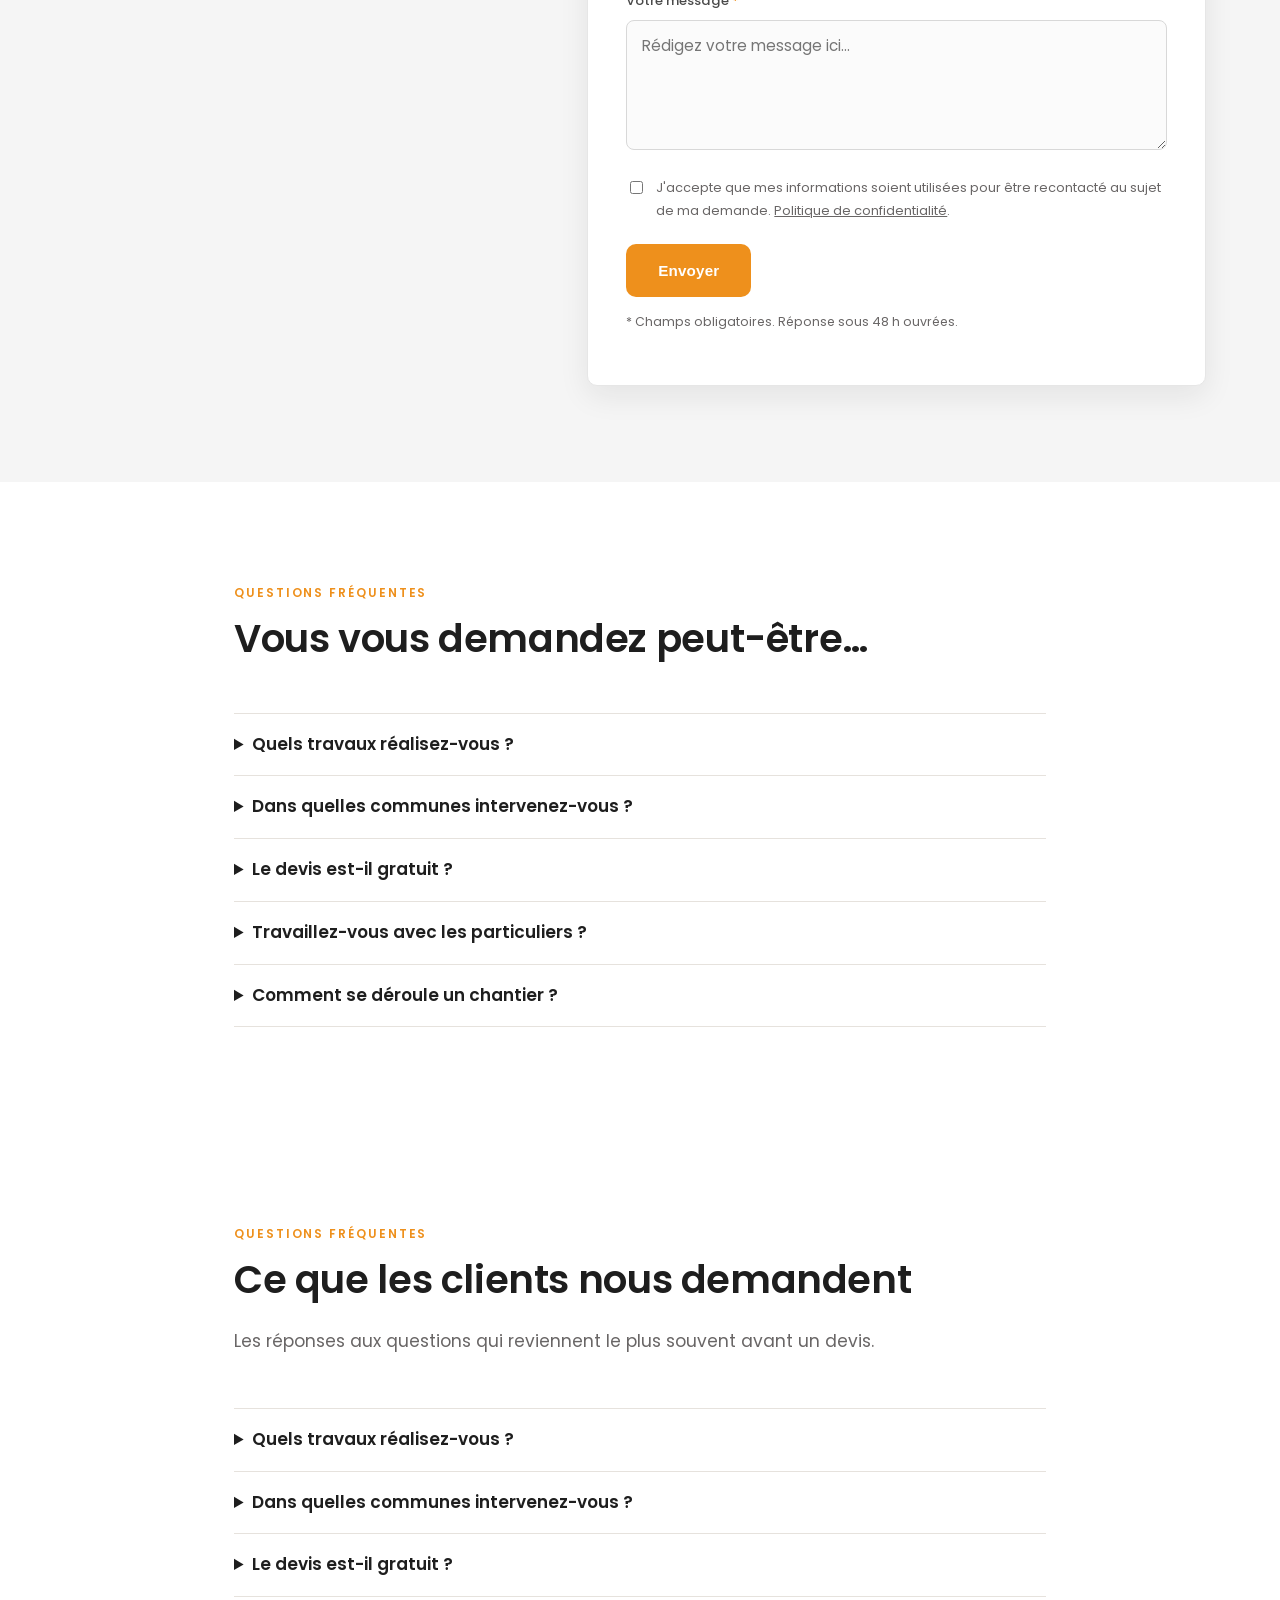
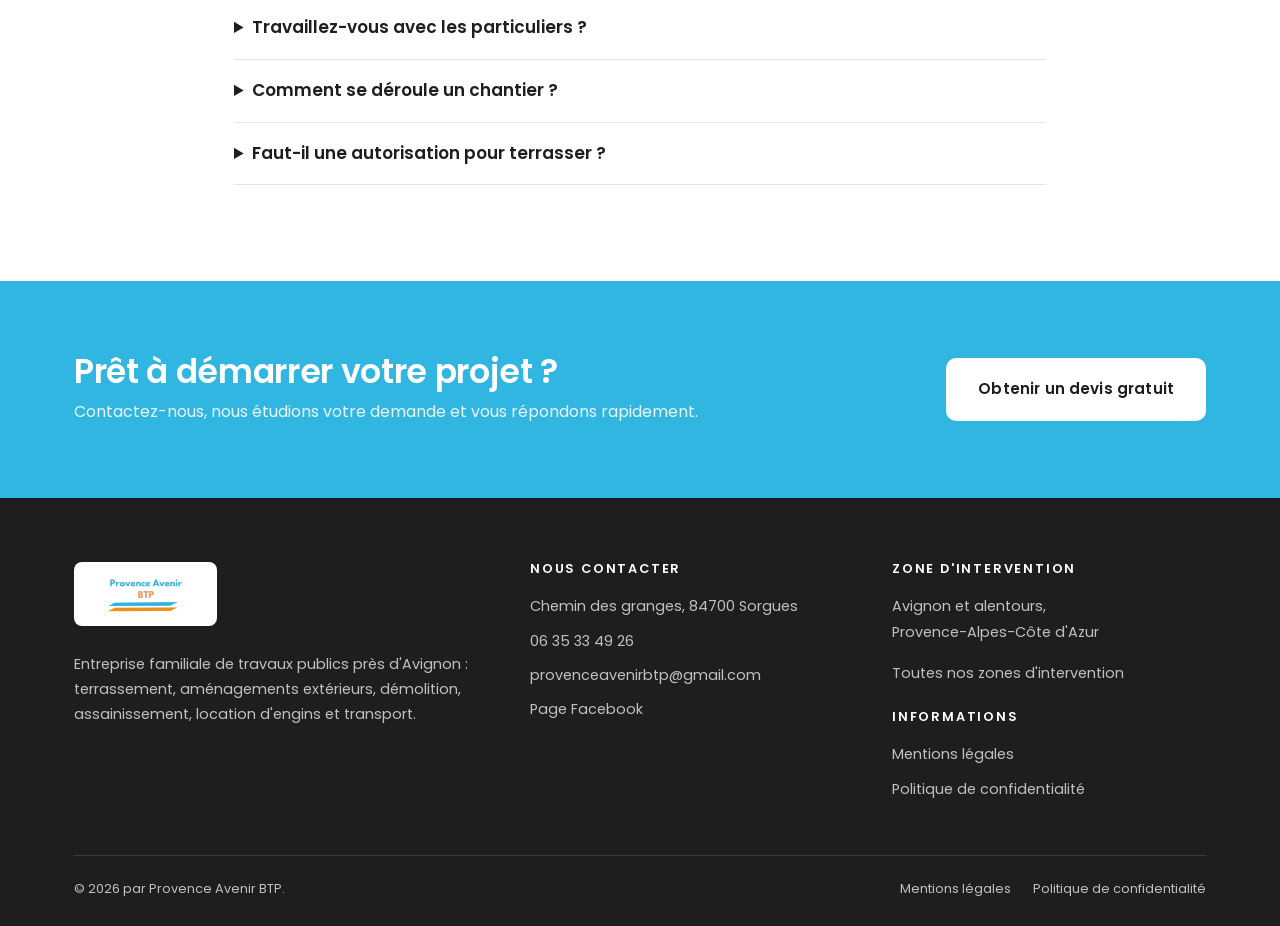
==== commit 674b44c0: "FAQ identique en bas de chaque page" ====
--- a/index.html
+++ b/index.html
@@ -304,6 +304,42 @@
 </section>
 <script type="application/ld+json">{"@context": "https://schema.org", "@type": "FAQPage", "mainEntity": [{"@type": "Question", "name": "Quels travaux réalisez-vous ?", "acceptedAnswer": {"@type": "Answer", "text": "Terrassement, terrassement piscine, aménagements extérieurs, nivellement et mise à niveau, fondations et préparation de chantier, évacuation des terres, démolition, assainissement, location d'engins et transport."}}, {"@type": "Question", "name": "Dans quelles communes intervenez-vous ?", "acceptedAnswer": {"@type": "Answer", "text": "Depuis Sorgues, nous intervenons dans tout le bassin avignonnais et le nord du Vaucluse : Avignon, Le Pontet, Vedène, Monteux, Châteauneuf-du-Pape, Carpentras, Orange, Villeneuve-lès-Avignon et les communes voisines."}}, {"@type": "Question", "name": "Le devis est-il gratuit ?", "acceptedAnswer": {"@type": "Answer", "text": "Oui, le devis est gratuit et sans engagement. Vous nous décrivez votre projet par téléphone ou via le formulaire : nous vous répondons sous 48 h ouvrées, et nous venons sur place lorsque le projet le nécessite."}}, {"@type": "Question", "name": "Travaillez-vous avec les particuliers ?", "acceptedAnswer": {"@type": "Answer", "text": "Oui. Une grande partie de nos chantiers concerne des particuliers : préparation de terrain, cour et accès, abords de piscine, terrasse ou remise en état après travaux."}}, {"@type": "Question", "name": "Comment se déroule un chantier ?", "acceptedAnswer": {"@type": "Answer", "text": "Nous étudions votre terrain et l'accès, nous établissons un devis détaillé, puis nous intervenons avec les engins adaptés. En fin de chantier, nous vérifions ensemble les niveaux et le rendu."}}]}</script>
 
+<section class="section" id="faq">
+  <div class="wrap" style="max-width:860px">
+    <div class="section-head">
+      <span class="eyebrow">Questions fréquentes</span>
+      <h2>Ce que les clients nous demandent</h2>
+      <p class="lead">Les réponses aux questions qui reviennent le plus souvent avant un devis.</p>
+    </div>
+    <details style="border-top:1px solid #e6e2dd;padding:16px 0">
+      <summary style="cursor:pointer;font-weight:600;font-size:17px">Quels travaux réalisez-vous ?</summary>
+      <p style="margin:10px 0 0;line-height:1.75">Terrassement, terrassement piscine, aménagements extérieurs, nivellement et mise à niveau, fondations et préparation de chantier, évacuation des terres, démolition, assainissement, location d'engins et transport.</p>
+    </details>
+    <details style="border-top:1px solid #e6e2dd;padding:16px 0">
+      <summary style="cursor:pointer;font-weight:600;font-size:17px">Dans quelles communes intervenez-vous ?</summary>
+      <p style="margin:10px 0 0;line-height:1.75">Depuis Sorgues, nous intervenons dans tout le bassin avignonnais et le nord du Vaucluse : Avignon, Le Pontet, Vedène, Monteux, Châteauneuf-du-Pape, Carpentras, Orange, Villeneuve-lès-Avignon et les communes voisines.</p>
+    </details>
+    <details style="border-top:1px solid #e6e2dd;padding:16px 0">
+      <summary style="cursor:pointer;font-weight:600;font-size:17px">Le devis est-il gratuit ?</summary>
+      <p style="margin:10px 0 0;line-height:1.75">Oui, le devis est gratuit et sans engagement. Vous nous décrivez votre projet par téléphone ou via le formulaire : nous répondons sous 48 h ouvrées, et nous venons sur place lorsque le projet le nécessite.</p>
+    </details>
+    <details style="border-top:1px solid #e6e2dd;padding:16px 0">
+      <summary style="cursor:pointer;font-weight:600;font-size:17px">Travaillez-vous avec les particuliers ?</summary>
+      <p style="margin:10px 0 0;line-height:1.75">Oui. Une grande partie de nos chantiers concerne des particuliers : préparation de terrain, cour et accès, abords de piscine, terrasse ou remise en état après travaux. Nous travaillons aussi pour les professionnels et les entreprises.</p>
+    </details>
+    <details style="border-top:1px solid #e6e2dd;padding:16px 0">
+      <summary style="cursor:pointer;font-weight:600;font-size:17px">Comment se déroule un chantier ?</summary>
+      <p style="margin:10px 0 0;line-height:1.75">Nous étudions votre terrain et l'accès, nous établissons un devis détaillé, puis nous intervenons avec les engins adaptés. En fin de chantier, nous vérifions ensemble les niveaux et le rendu.</p>
+    </details>
+    <details style="border-top:1px solid #e6e2dd;padding:16px 0">
+      <summary style="cursor:pointer;font-weight:600;font-size:17px">Faut-il une autorisation pour terrasser ?</summary>
+      <p style="margin:10px 0 0;line-height:1.75">Selon la nature du projet, une déclaration préalable ou un permis de construire peut être nécessaire, notamment pour une piscine ou une construction. Nous vous signalons dès la visite si votre projet semble concerné ; les démarches restent à votre charge.</p>
+    </details>
+    <div style="border-top:1px solid #e6e2dd"></div>
+  </div>
+</section>
+<script type="application/ld+json">{"@context": "https://schema.org", "@type": "FAQPage", "mainEntity": [{"@type": "Question", "name": "Quels travaux réalisez-vous ?", "acceptedAnswer": {"@type": "Answer", "text": "Terrassement, terrassement piscine, aménagements extérieurs, nivellement et mise à niveau, fondations et préparation de chantier, évacuation des terres, démolition, assainissement, location d'engins et transport."}}, {"@type": "Question", "name": "Dans quelles communes intervenez-vous ?", "acceptedAnswer": {"@type": "Answer", "text": "Depuis Sorgues, nous intervenons dans tout le bassin avignonnais et le nord du Vaucluse : Avignon, Le Pontet, Vedène, Monteux, Châteauneuf-du-Pape, Carpentras, Orange, Villeneuve-lès-Avignon et les communes voisines."}}, {"@type": "Question", "name": "Le devis est-il gratuit ?", "acceptedAnswer": {"@type": "Answer", "text": "Oui, le devis est gratuit et sans engagement. Vous nous décrivez votre projet par téléphone ou via le formulaire : nous répondons sous 48 h ouvrées, et nous venons sur place lorsque le projet le nécessite."}}, {"@type": "Question", "name": "Travaillez-vous avec les particuliers ?", "acceptedAnswer": {"@type": "Answer", "text": "Oui. Une grande partie de nos chantiers concerne des particuliers : préparation de terrain, cour et accès, abords de piscine, terrasse ou remise en état après travaux. Nous travaillons aussi pour les professionnels et les entreprises."}}, {"@type": "Question", "name": "Comment se déroule un chantier ?", "acceptedAnswer": {"@type": "Answer", "text": "Nous étudions votre terrain et l'accès, nous établissons un devis détaillé, puis nous intervenons avec les engins adaptés. En fin de chantier, nous vérifions ensemble les niveaux et le rendu."}}, {"@type": "Question", "name": "Faut-il une autorisation pour terrasser ?", "acceptedAnswer": {"@type": "Answer", "text": "Selon la nature du projet, une déclaration préalable ou un permis de construire peut être nécessaire, notamment pour une piscine ou une construction. Nous vous signalons dès la visite si votre projet semble concerné ; les démarches restent à votre charge."}}]}</script>
+
 <section class="cta-band">
   <div class="wrap inner">
     <div>
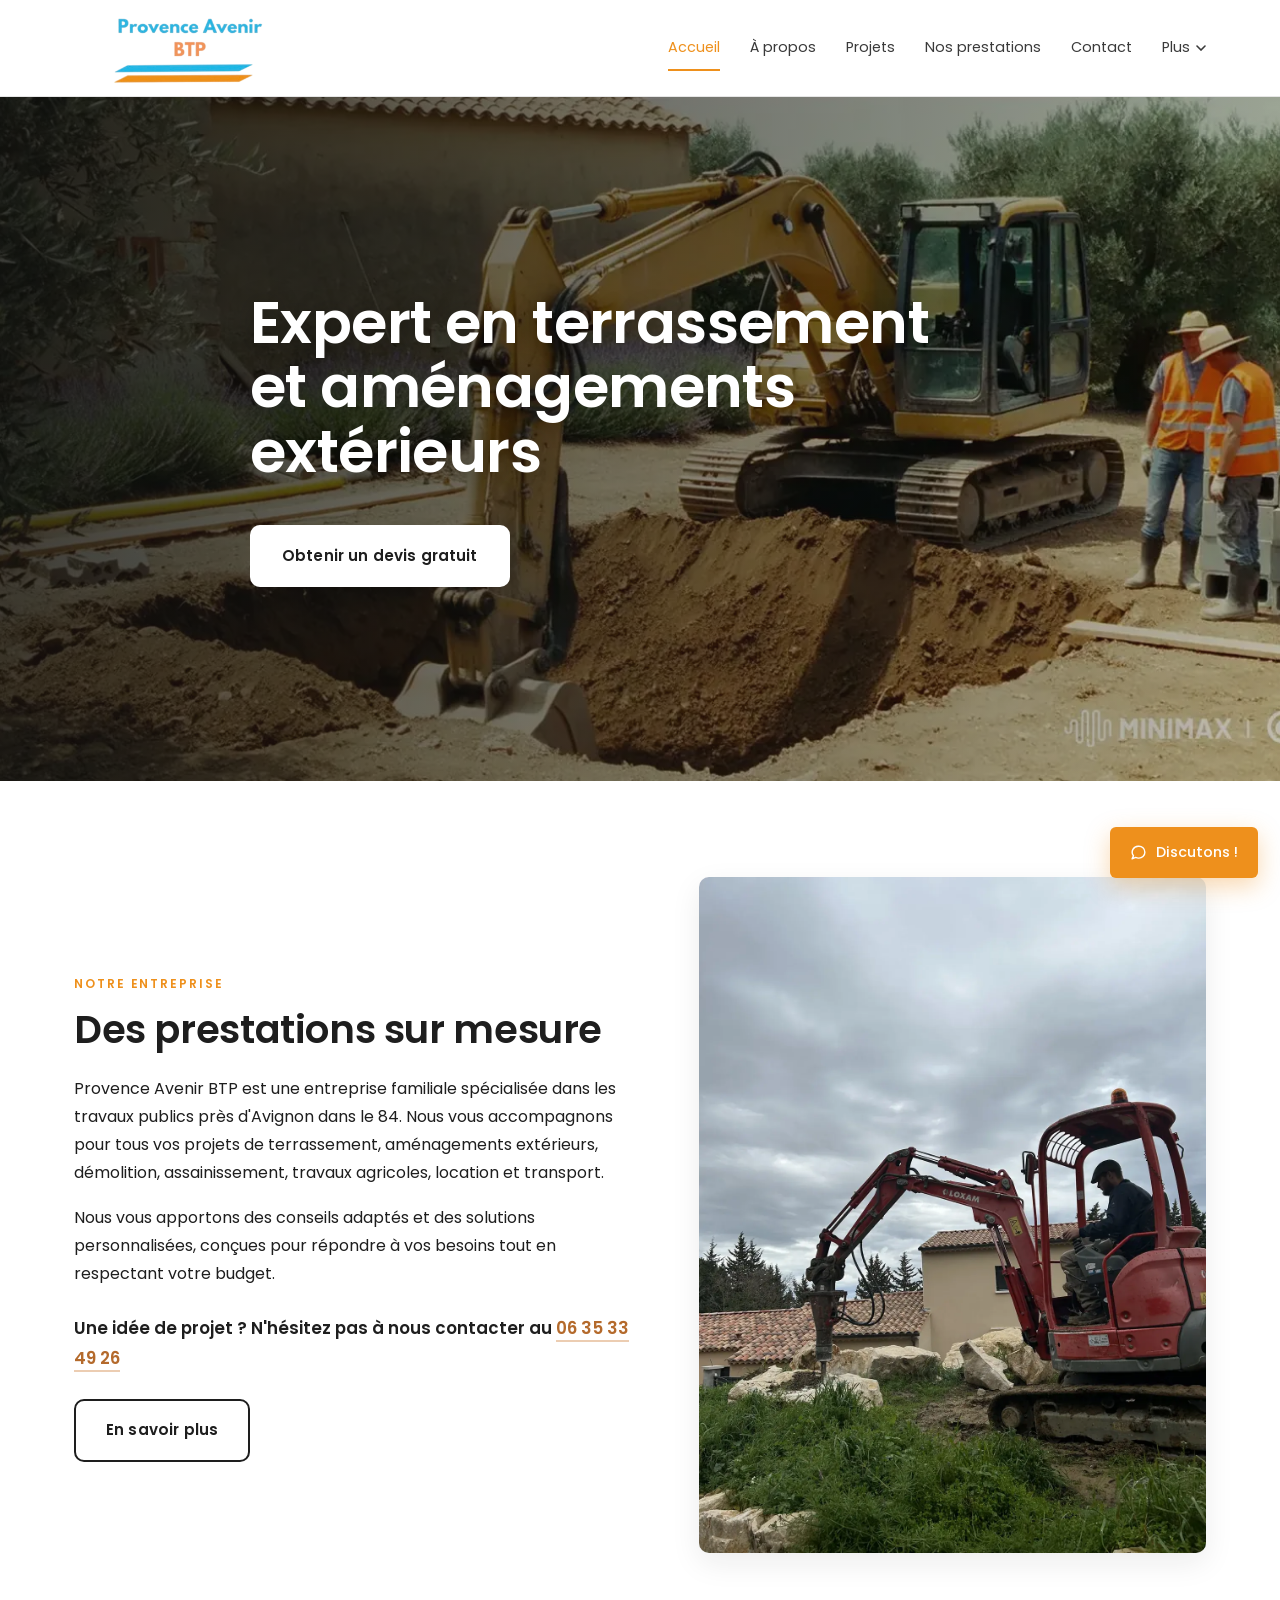
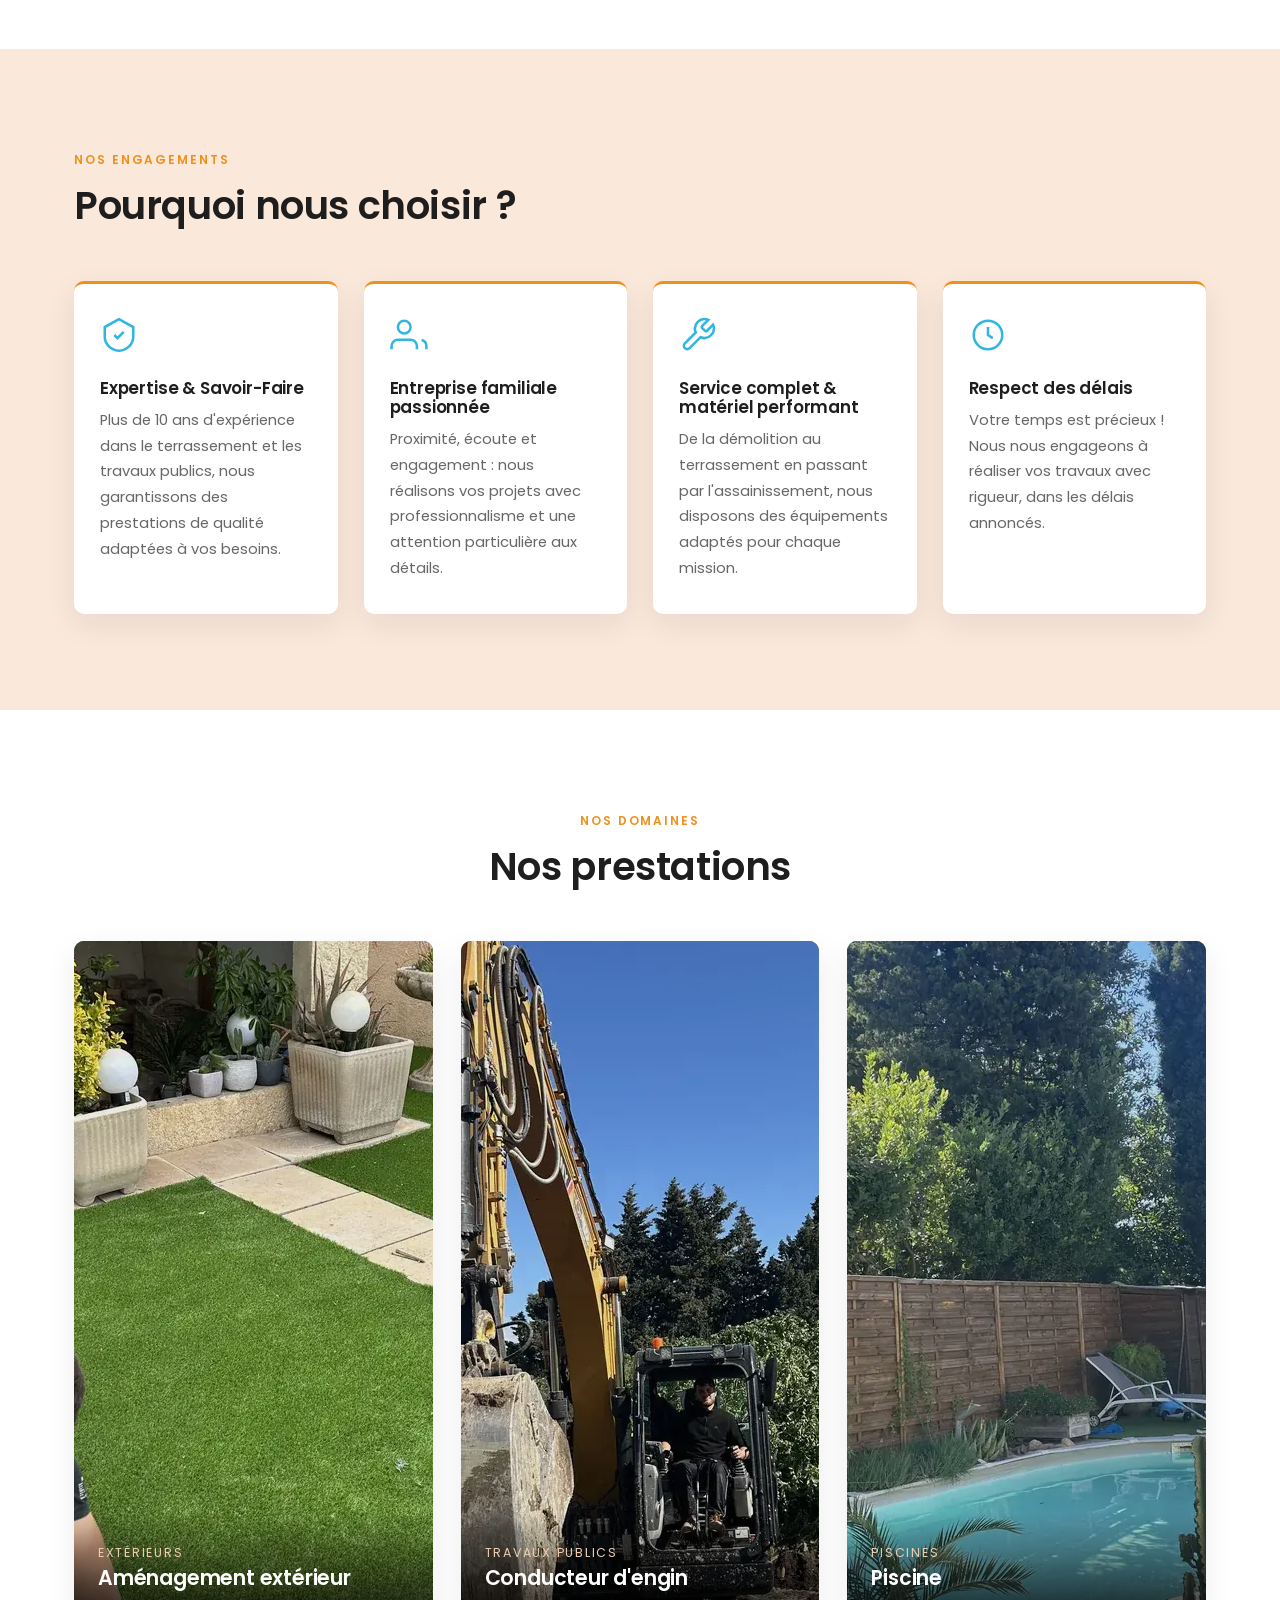
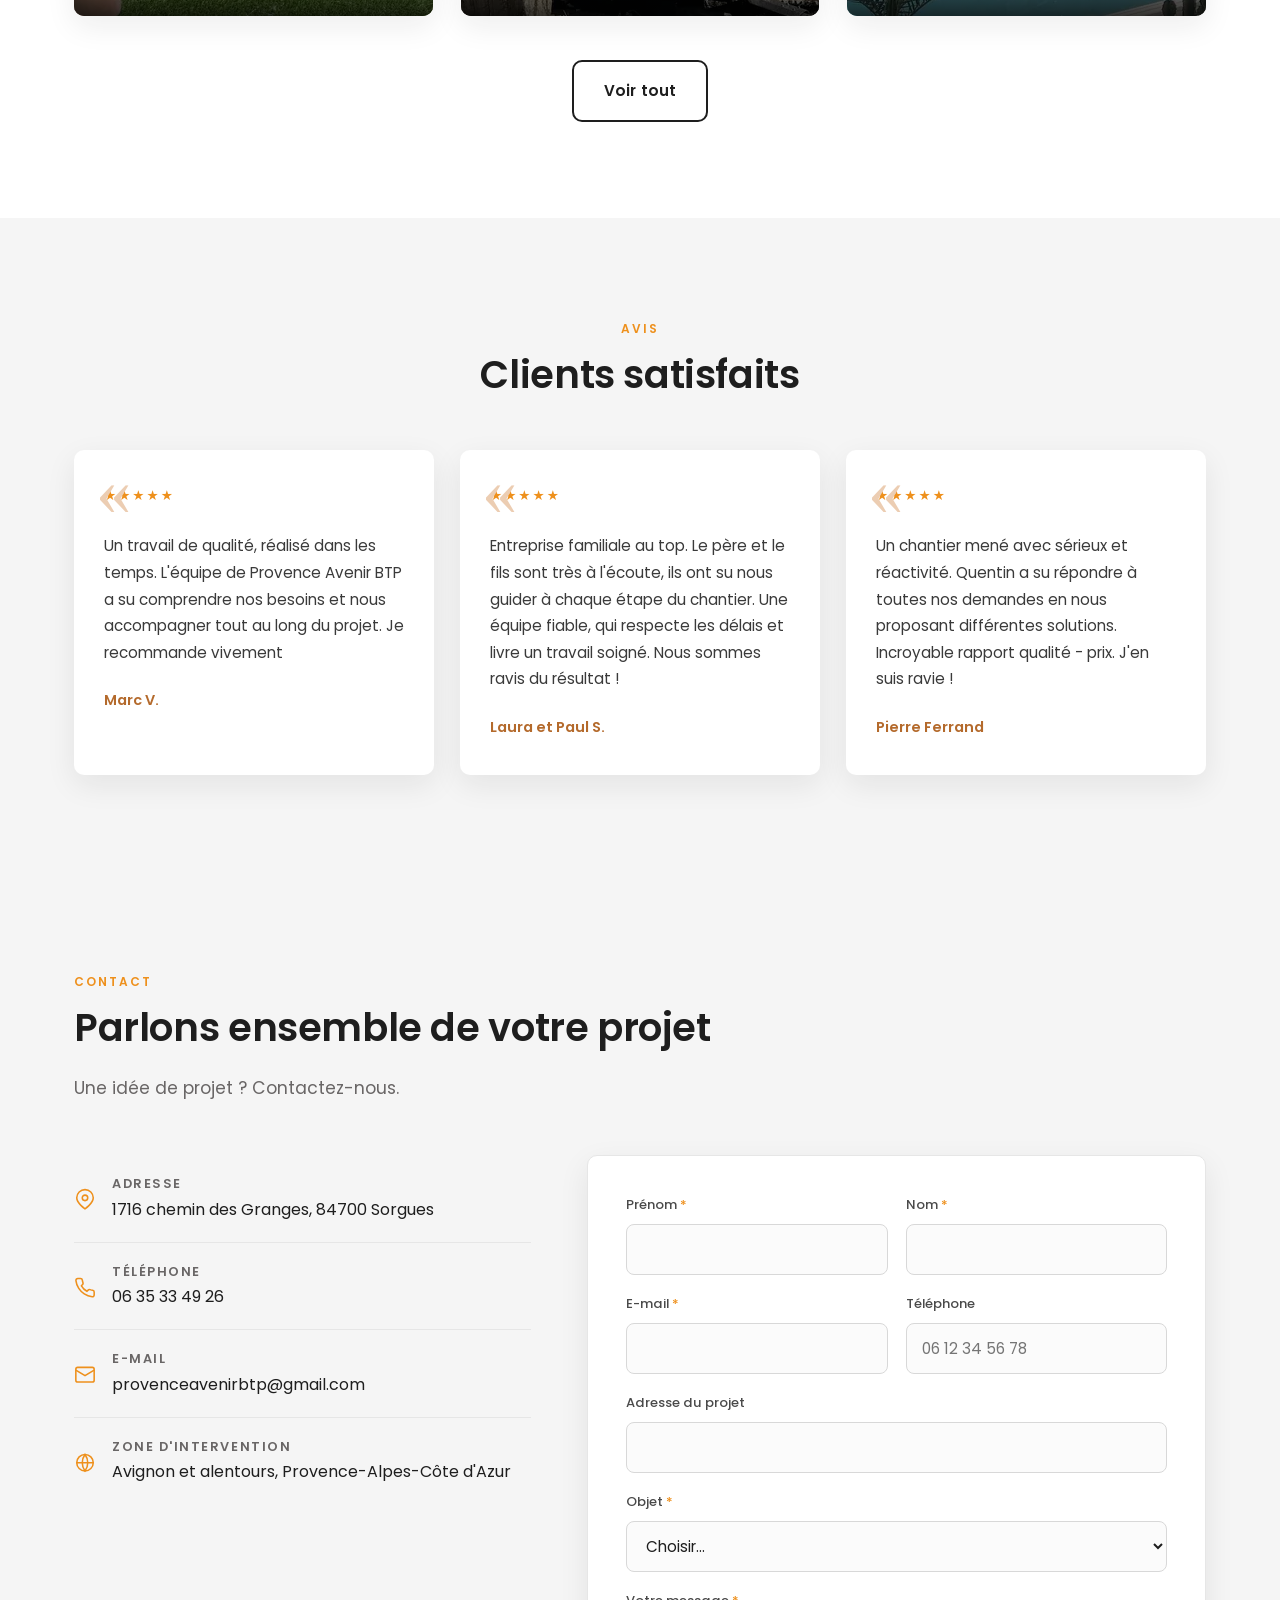
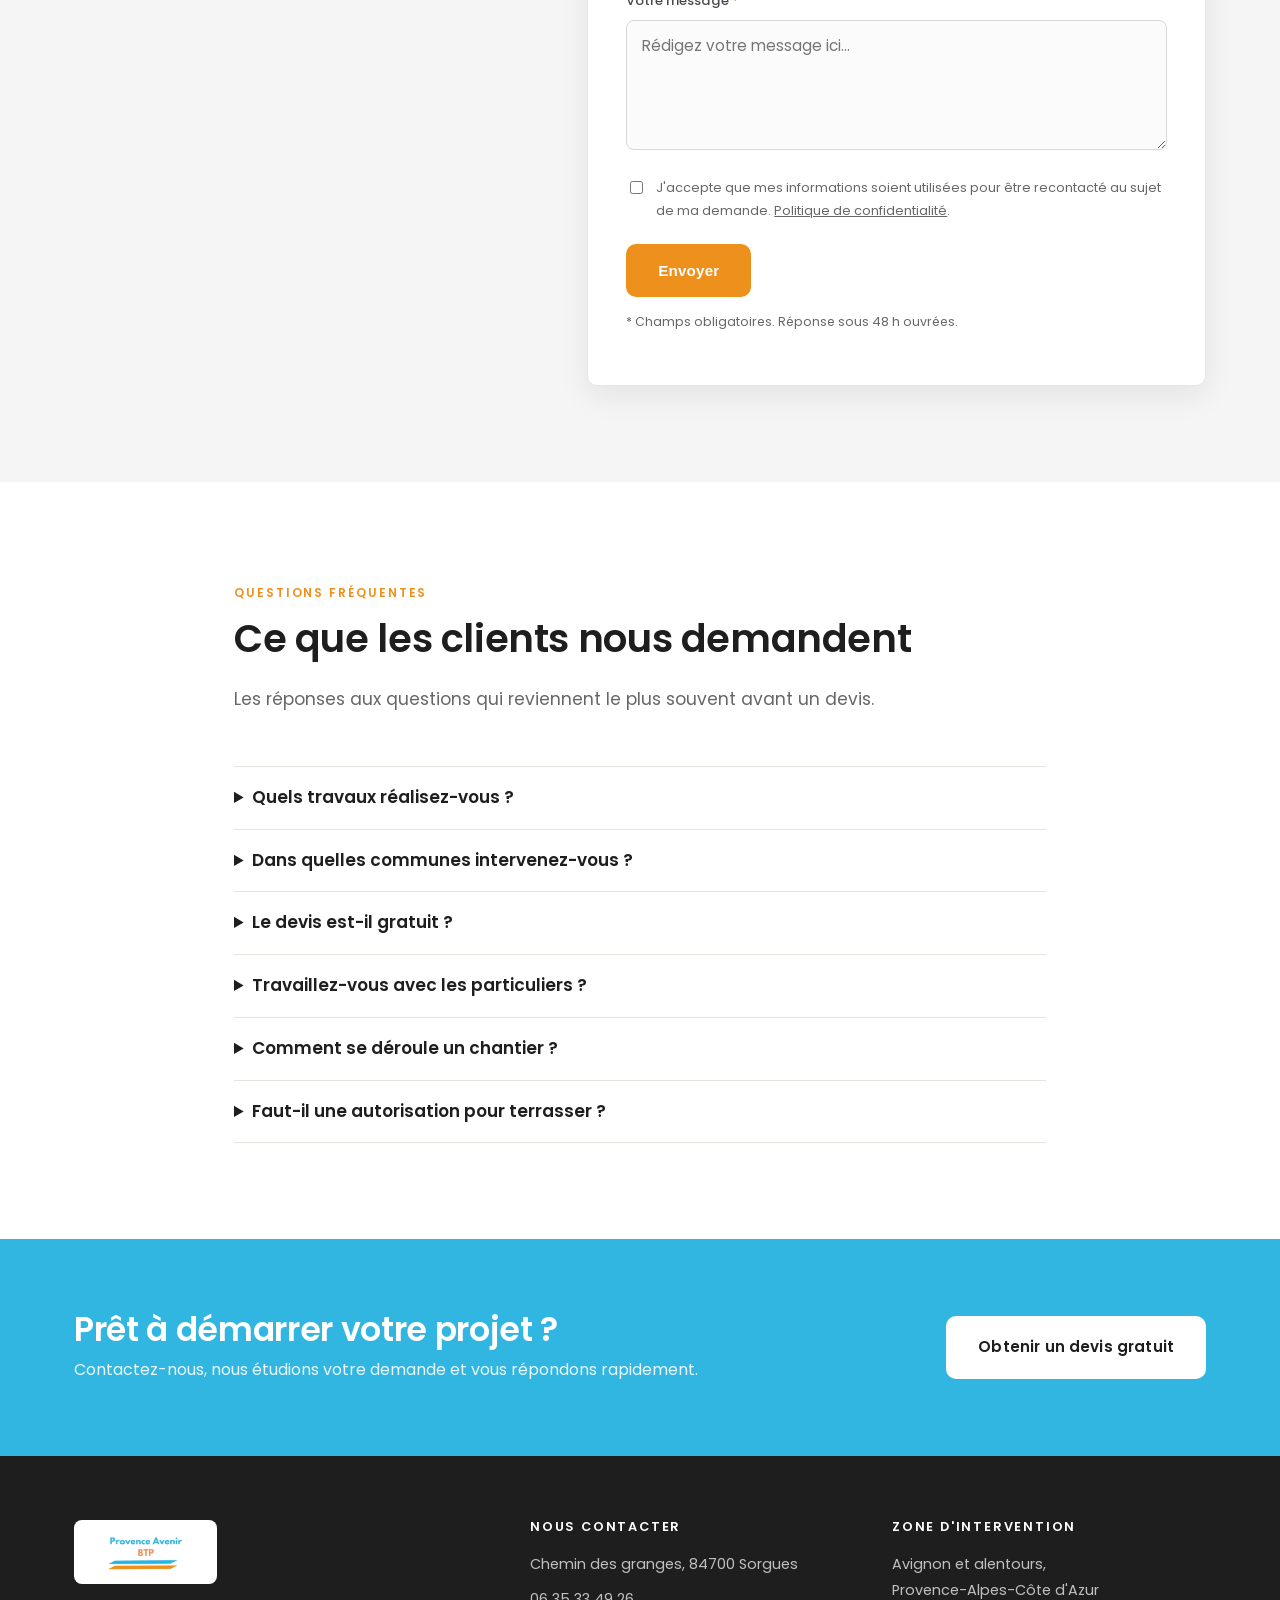
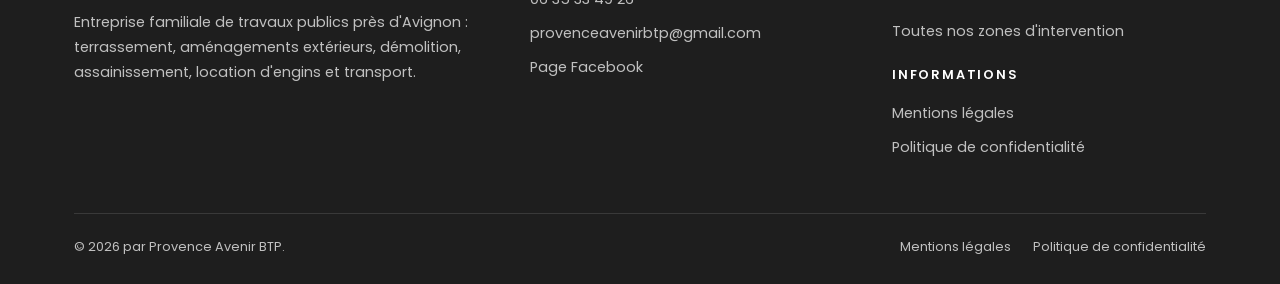
==== commit 3fca82b0: "FAQ unique (6 questions) en bas des 5 pages principales" ====
--- a/index.html
+++ b/index.html
@@ -277,37 +277,6 @@
   <div class="wrap" style="max-width:860px">
     <div class="section-head">
       <span class="eyebrow">Questions fréquentes</span>
-      <h2>Vous vous demandez peut-être…</h2>
-    </div>
-    <details style="border-top:1px solid #e6e2dd;padding:16px 0">
-      <summary style="cursor:pointer;font-weight:600;font-size:17px">Quels travaux réalisez-vous ?</summary>
-      <p style="margin:10px 0 0;line-height:1.75">Terrassement, terrassement piscine, aménagements extérieurs, nivellement et mise à niveau, fondations et préparation de chantier, évacuation des terres, démolition, assainissement, location d'engins et transport.</p>
-    </details>
-    <details style="border-top:1px solid #e6e2dd;padding:16px 0">
-      <summary style="cursor:pointer;font-weight:600;font-size:17px">Dans quelles communes intervenez-vous ?</summary>
-      <p style="margin:10px 0 0;line-height:1.75">Depuis Sorgues, nous intervenons dans tout le bassin avignonnais et le nord du Vaucluse : Avignon, Le Pontet, Vedène, Monteux, Châteauneuf-du-Pape, Carpentras, Orange, Villeneuve-lès-Avignon et les communes voisines.</p>
-    </details>
-    <details style="border-top:1px solid #e6e2dd;padding:16px 0">
-      <summary style="cursor:pointer;font-weight:600;font-size:17px">Le devis est-il gratuit ?</summary>
-      <p style="margin:10px 0 0;line-height:1.75">Oui, le devis est gratuit et sans engagement. Vous nous décrivez votre projet par téléphone ou via le formulaire : nous vous répondons sous 48 h ouvrées, et nous venons sur place lorsque le projet le nécessite.</p>
-    </details>
-    <details style="border-top:1px solid #e6e2dd;padding:16px 0">
-      <summary style="cursor:pointer;font-weight:600;font-size:17px">Travaillez-vous avec les particuliers ?</summary>
-      <p style="margin:10px 0 0;line-height:1.75">Oui. Une grande partie de nos chantiers concerne des particuliers : préparation de terrain, cour et accès, abords de piscine, terrasse ou remise en état après travaux.</p>
-    </details>
-    <details style="border-top:1px solid #e6e2dd;padding:16px 0">
-      <summary style="cursor:pointer;font-weight:600;font-size:17px">Comment se déroule un chantier ?</summary>
-      <p style="margin:10px 0 0;line-height:1.75">Nous étudions votre terrain et l'accès, nous établissons un devis détaillé, puis nous intervenons avec les engins adaptés. En fin de chantier, nous vérifions ensemble les niveaux et le rendu.</p>
-    </details>
-    <div style="border-top:1px solid #e6e2dd"></div>
-  </div>
-</section>
-<script type="application/ld+json">{"@context": "https://schema.org", "@type": "FAQPage", "mainEntity": [{"@type": "Question", "name": "Quels travaux réalisez-vous ?", "acceptedAnswer": {"@type": "Answer", "text": "Terrassement, terrassement piscine, aménagements extérieurs, nivellement et mise à niveau, fondations et préparation de chantier, évacuation des terres, démolition, assainissement, location d'engins et transport."}}, {"@type": "Question", "name": "Dans quelles communes intervenez-vous ?", "acceptedAnswer": {"@type": "Answer", "text": "Depuis Sorgues, nous intervenons dans tout le bassin avignonnais et le nord du Vaucluse : Avignon, Le Pontet, Vedène, Monteux, Châteauneuf-du-Pape, Carpentras, Orange, Villeneuve-lès-Avignon et les communes voisines."}}, {"@type": "Question", "name": "Le devis est-il gratuit ?", "acceptedAnswer": {"@type": "Answer", "text": "Oui, le devis est gratuit et sans engagement. Vous nous décrivez votre projet par téléphone ou via le formulaire : nous vous répondons sous 48 h ouvrées, et nous venons sur place lorsque le projet le nécessite."}}, {"@type": "Question", "name": "Travaillez-vous avec les particuliers ?", "acceptedAnswer": {"@type": "Answer", "text": "Oui. Une grande partie de nos chantiers concerne des particuliers : préparation de terrain, cour et accès, abords de piscine, terrasse ou remise en état après travaux."}}, {"@type": "Question", "name": "Comment se déroule un chantier ?", "acceptedAnswer": {"@type": "Answer", "text": "Nous étudions votre terrain et l'accès, nous établissons un devis détaillé, puis nous intervenons avec les engins adaptés. En fin de chantier, nous vérifions ensemble les niveaux et le rendu."}}]}</script>
-
-<section class="section" id="faq">
-  <div class="wrap" style="max-width:860px">
-    <div class="section-head">
-      <span class="eyebrow">Questions fréquentes</span>
       <h2>Ce que les clients nous demandent</h2>
       <p class="lead">Les réponses aux questions qui reviennent le plus souvent avant un devis.</p>
     </div>
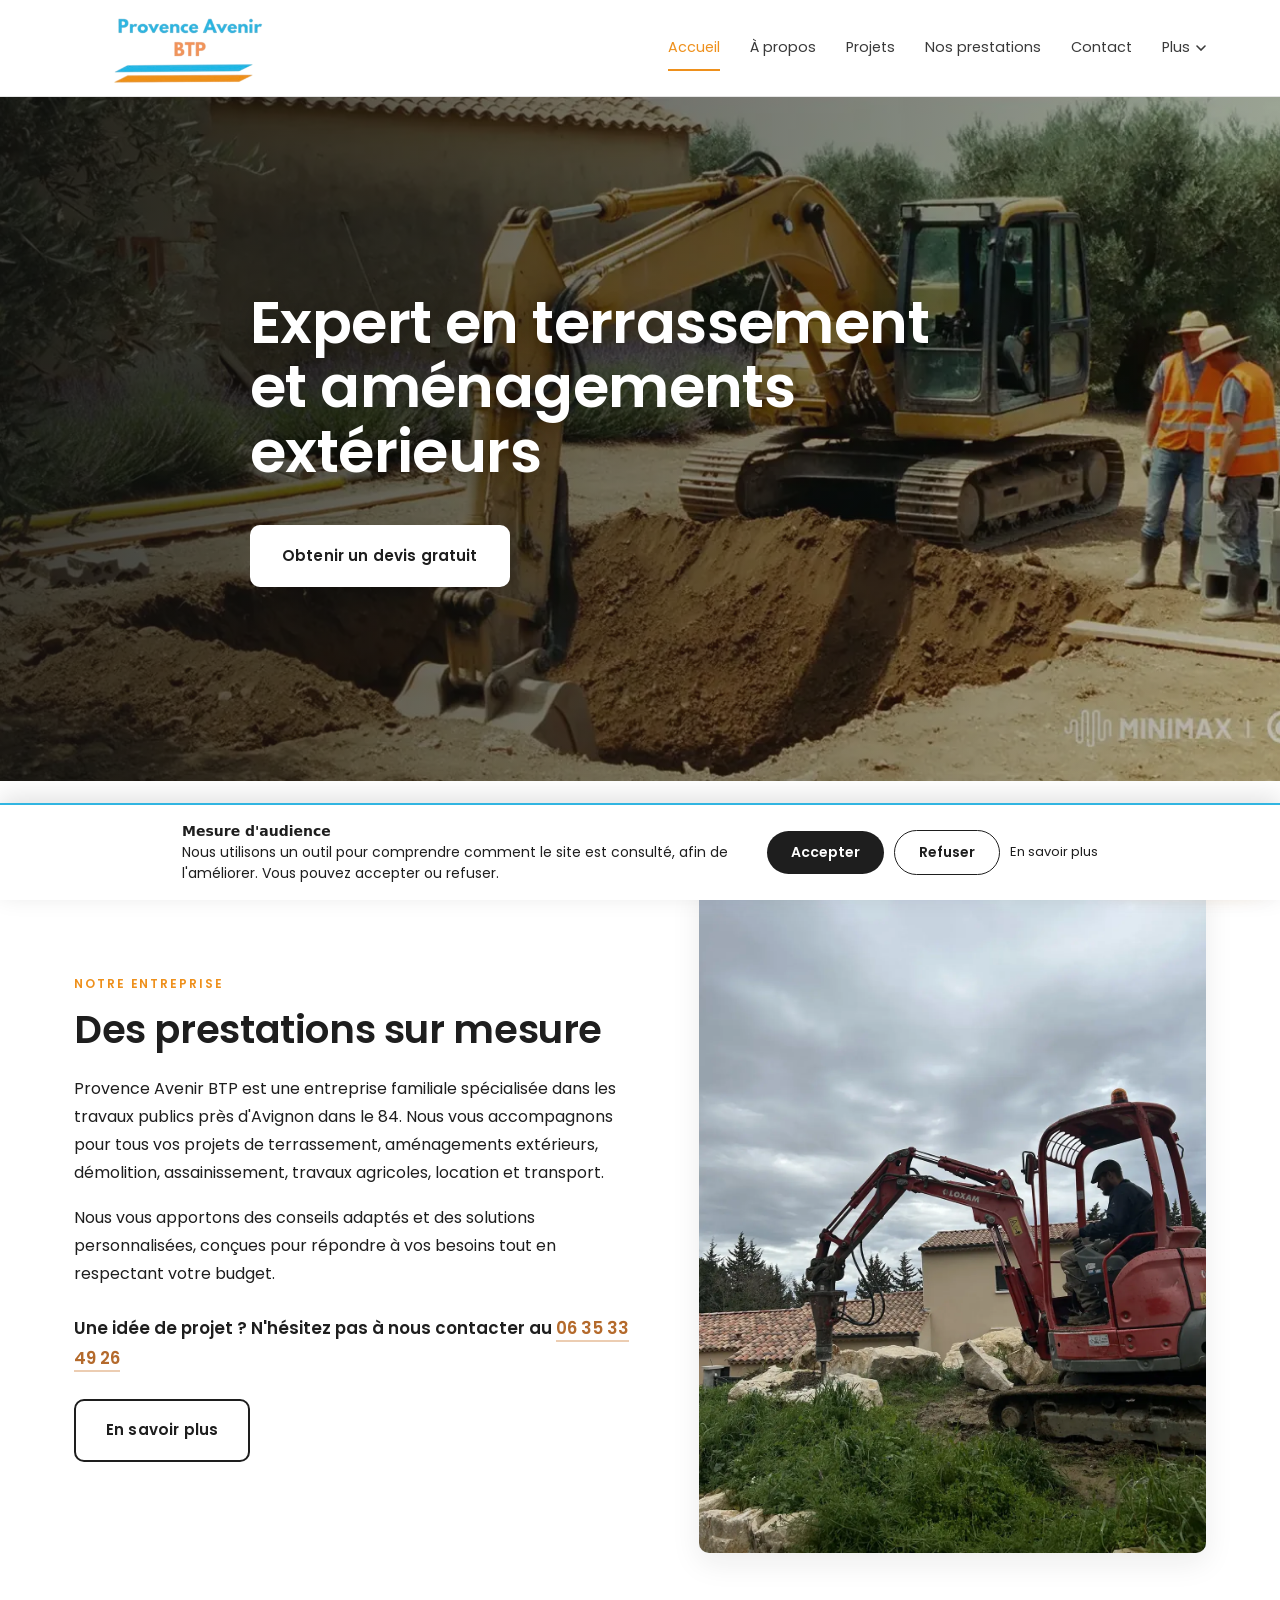
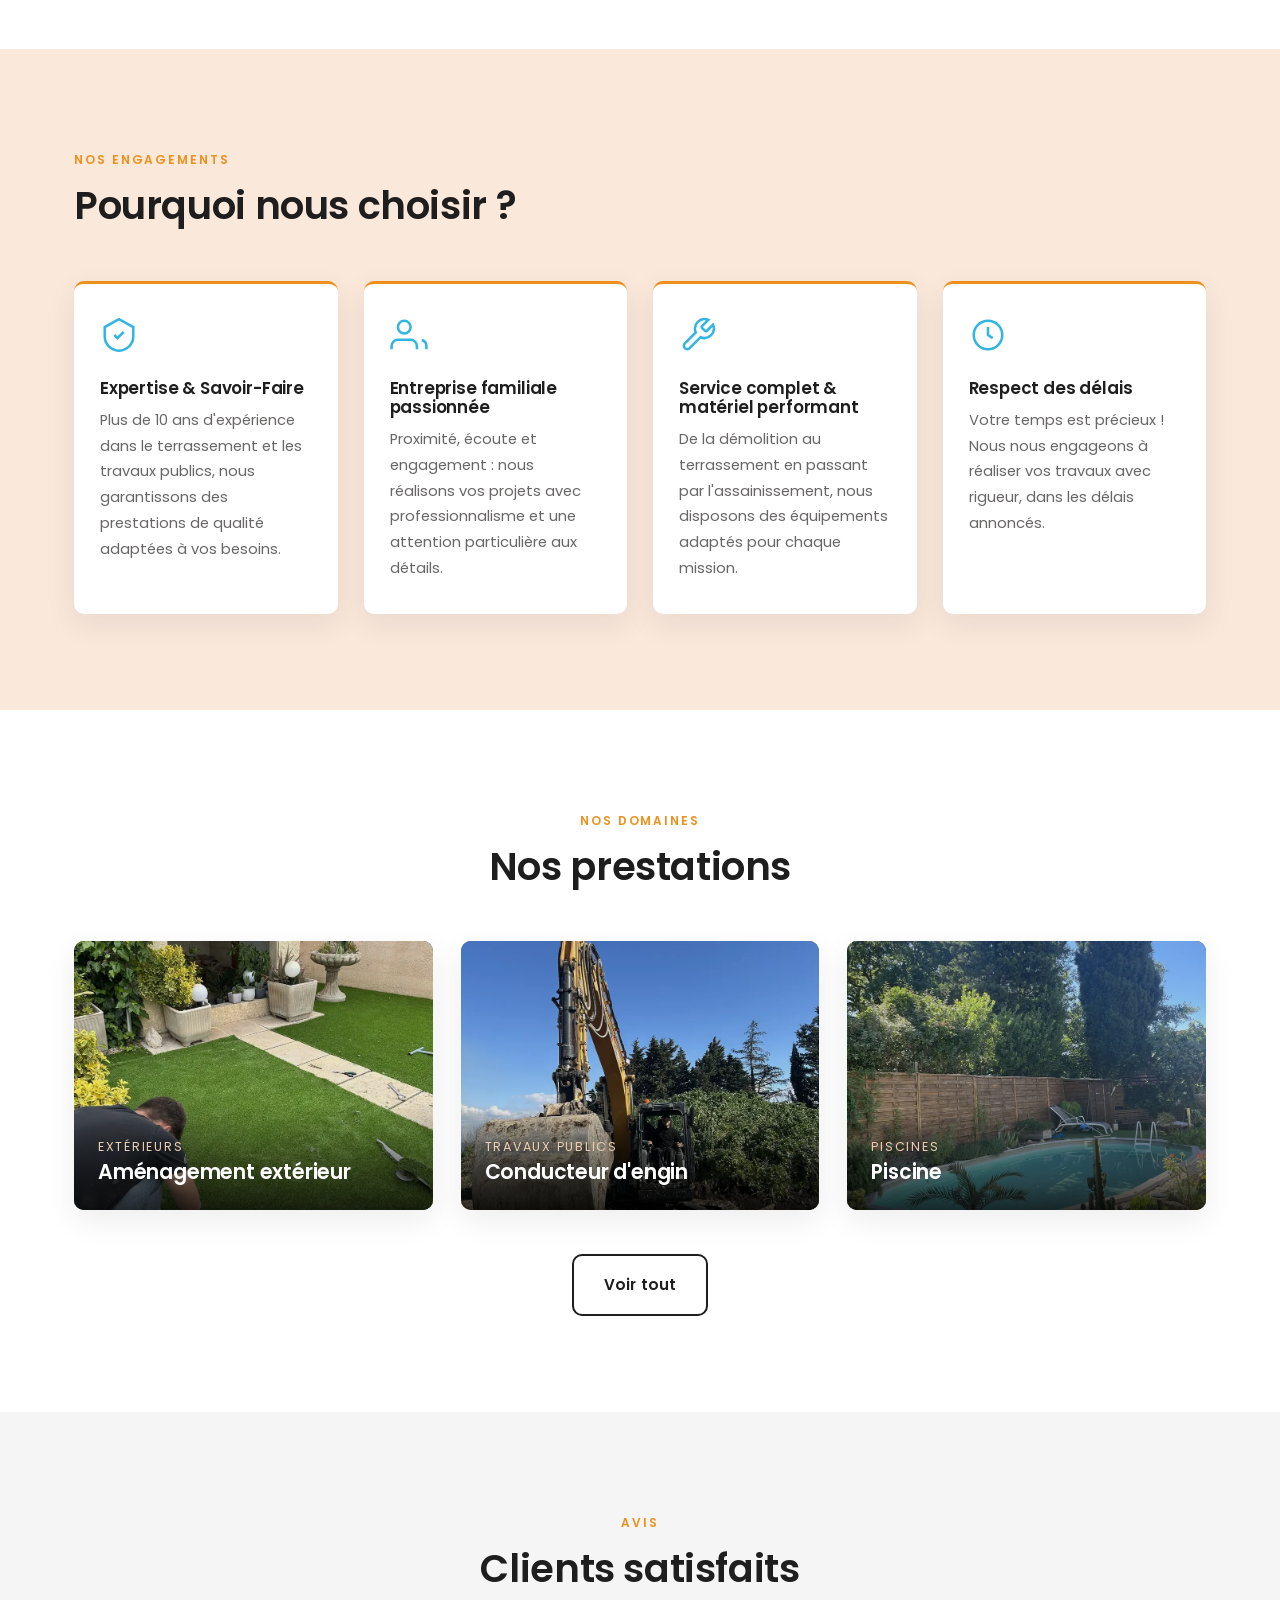
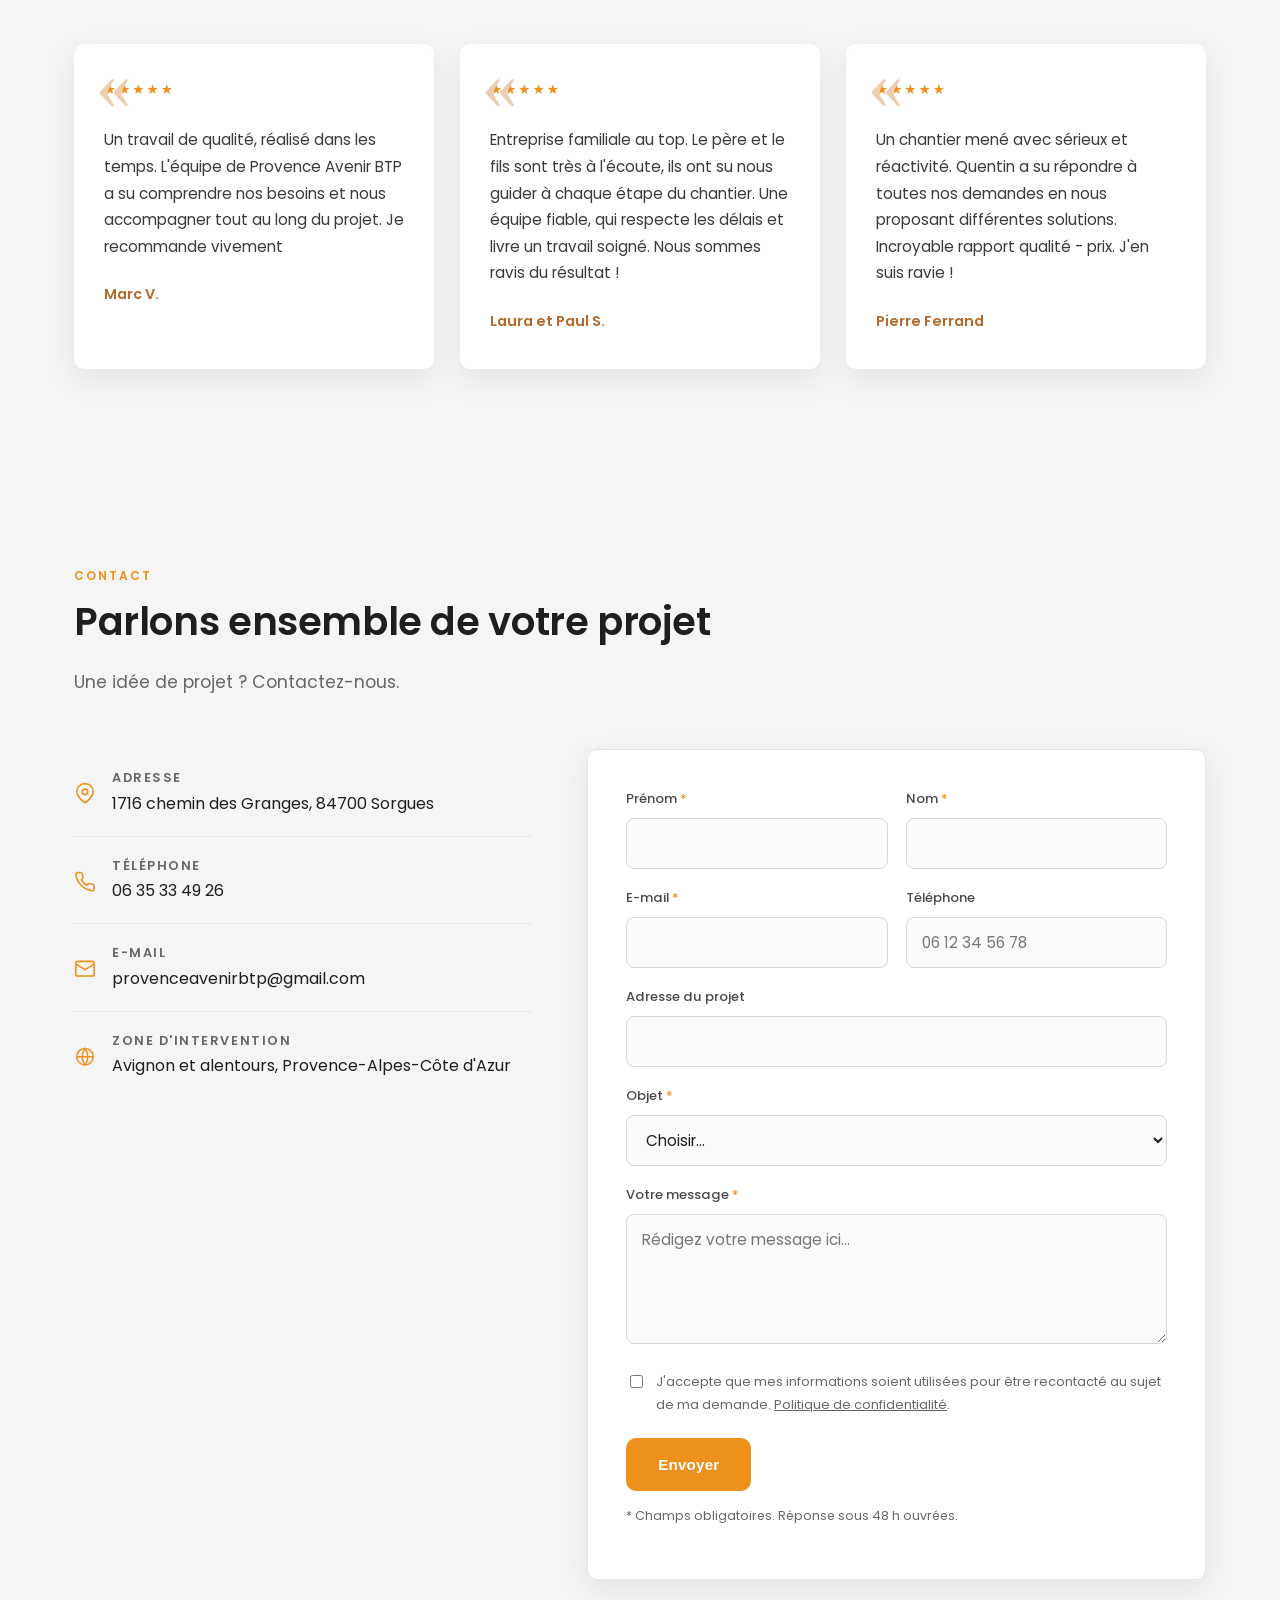
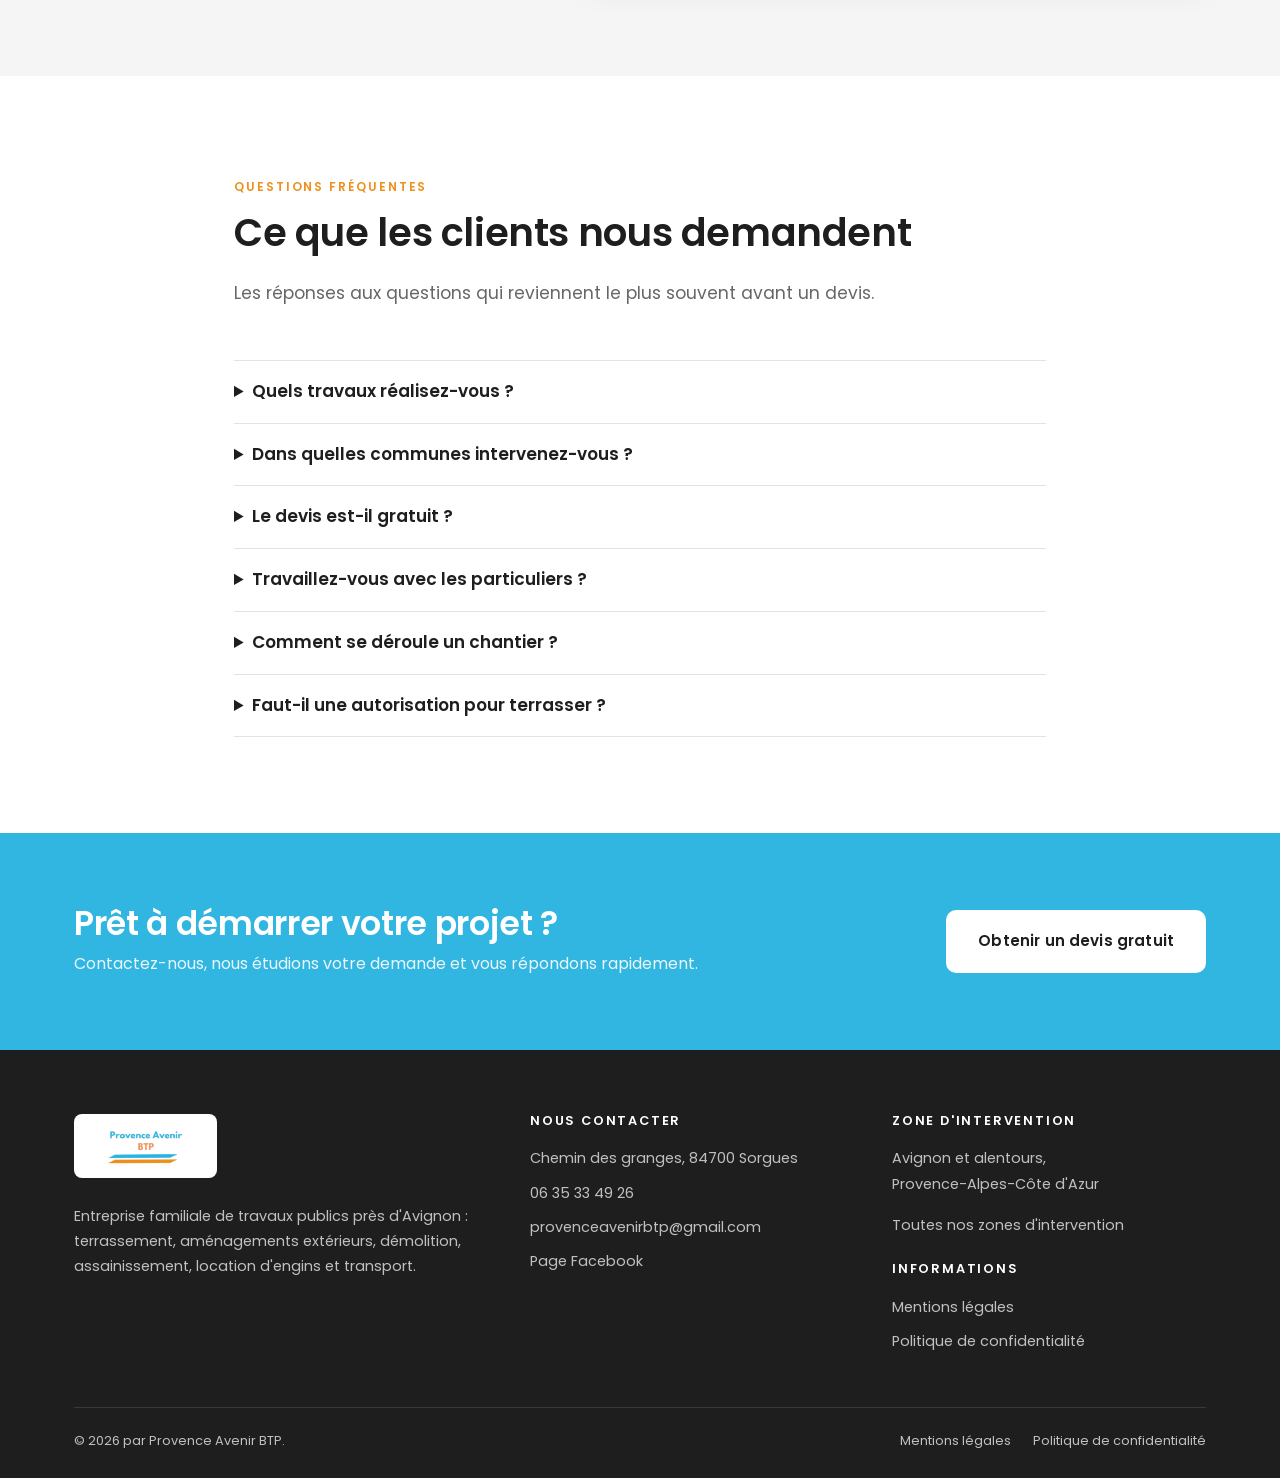
==== commit 0066ceb6: "GA4 G-KJ9Q89D6ZX sur les 12 pages, bandeau de consentement, page confidentialite mise a jour" ====
--- a/index.html
+++ b/index.html
@@ -380,5 +380,54 @@
   </a>
 </nav>
 <script src="assets/js/main.js" defer></script>
+<!-- Consentement cookies + Google Analytics (GA4) -->
+<div id="ck" role="dialog" aria-live="polite" aria-label="Mesure d'audience">
+  <div class="ck-in">
+    <p><strong>Mesure d'audience</strong><br>Nous utilisons un outil pour comprendre comment le site est consulté, afin de l'améliorer. Vous pouvez accepter ou refuser.</p>
+    <div class="ck-btns">
+      <button type="button" class="ck-btn ck-yes" onclick="ckSet('granted')">Accepter</button>
+      <button type="button" class="ck-btn ck-no" onclick="ckSet('denied')">Refuser</button>
+      <a href="politique-confidentialite.html">En savoir plus</a>
+    </div>
+  </div>
+</div>
+<style>
+#ck{position:fixed;left:0;right:0;bottom:0;background:#fff;border-top:2px solid #31B5E1;box-shadow:0 -6px 24px rgba(0,0,0,.12);z-index:9999;transform:translateY(120%);transition:transform .3s ease;font-family:Poppins,system-ui,sans-serif}
+#ck.show{transform:translateY(0)}
+.ck-in{max-width:960px;margin:0 auto;padding:16px 22px;display:flex;gap:18px;align-items:center;justify-content:space-between;flex-wrap:wrap}
+#ck p{margin:0;font-size:14px;line-height:1.5;color:#1E1E1E;max-width:560px}
+.ck-btns{display:flex;gap:10px;align-items:center;flex-wrap:wrap}
+.ck-btn{border:0;border-radius:40px;padding:11px 24px;font-size:14px;font-weight:600;cursor:pointer;font-family:inherit}
+.ck-yes{background:#1E1E1E;color:#fff}
+.ck-no{background:#fff;color:#1E1E1E;border:1px solid #1E1E1E}
+.ck-btns a{font-size:13px;color:#1E1E1E}
+@media(max-width:620px){.ck-in{padding:14px 16px;gap:12px}#ck p{font-size:13px}.ck-btn{padding:10px 18px;font-size:13px}}
+</style>
+<script>
+(function(){
+  var K='pabtp_ck', GA='G-KJ9Q89D6ZX';
+  window.gaLoad=function(){
+    if(window.__ga)return; window.__ga=1;
+    var s=document.createElement('script'); s.async=true;
+    s.src='https://www.googletagmanager.com/gtag/js?id='+GA;
+    document.head.appendChild(s);
+    window.dataLayer=window.dataLayer||[];
+    window.gtag=function(){dataLayer.push(arguments);};
+    gtag('js', new Date());
+    gtag('config',GA,{'anonymize_ip':true});
+  };
+  window.ckSet=function(v){
+    try{localStorage.setItem(K,v)}catch(e){}
+    var el=document.getElementById('ck'); if(el) el.classList.remove('show');
+    if(v==='granted') window.gaLoad();
+  };
+  var c=null; try{c=localStorage.getItem(K)}catch(e){}
+  if(c==='granted'){ window.gaLoad(); }
+  else if(!c){ document.addEventListener('DOMContentLoaded',function(){
+    var el=document.getElementById('ck'); if(el) el.classList.add('show');
+  }); }
+})();
+</script>
+
 </body>
 </html>
--- a/assets/css/style.css
+++ b/assets/css/style.css
@@ -152,7 +152,7 @@
   position:relative;display:block;border-radius:var(--radius);overflow:hidden;
   background:var(--ink);box-shadow:var(--shadow)
 }
-.card img{aspect-ratio:4/3;width:100%;object-fit:cover;transition:transform .5s ease;opacity:.92}
+.card img{aspect-ratio:4/3;width:100%;height:auto;display:block;object-fit:cover;transition:transform .5s ease;opacity:.92}
 .card:hover img{transform:scale(1.05)}
 .card-body{position:absolute;inset:auto 0 0 0;padding:26px 24px;background:linear-gradient(transparent,rgba(0,0,0,.78))}
 .card-body h3{color:#fff;margin:0;font-size:1.28rem}
@@ -162,7 +162,7 @@
 /* prestations détaillées */
 .services{display:grid;grid-template-columns:repeat(2,1fr);gap:34px}
 .service{background:#fff;border-radius:var(--radius);overflow:hidden;box-shadow:var(--shadow);display:flex;flex-direction:column}
-.service img{aspect-ratio:16/10;object-fit:cover;width:100%}
+.service img{aspect-ratio:16/10;object-fit:cover;width:100%;height:auto;display:block}
 .service-body{padding:30px 30px 34px}
 .service-body h3{margin-bottom:6px}
 .service-body .pitch{color:var(--brown);font-weight:500;font-size:.95rem;margin-bottom:12px}
@@ -215,7 +215,7 @@
 /* galerie projets */
 .gallery{display:grid;grid-template-columns:repeat(3,1fr);gap:18px}
 .gallery figure{margin:0;position:relative;overflow:hidden;border-radius:var(--radius);background:#eee}
-.gallery img{aspect-ratio:1/1;object-fit:cover;width:100%;transition:transform .5s}
+.gallery img{aspect-ratio:1/1;object-fit:cover;width:100%;height:auto;display:block;transition:transform .5s}
 .gallery figure:hover img{transform:scale(1.06)}
 .gallery figcaption{
   position:absolute;left:0;right:0;bottom:0;padding:14px 16px;font-size:.82rem;color:#fff;
@@ -343,3 +343,8 @@
 .breadcrumb a{color:inherit;text-decoration:none}
 .breadcrumb a:hover{text-decoration:underline}
 .breadcrumb li[aria-current]{opacity:.65}
+
+/* légendes visibles sans survol (mobile) */
+@media (hover:none){
+  .gallery figcaption{opacity:1;background:linear-gradient(transparent,rgba(0,0,0,.72))}
+}
